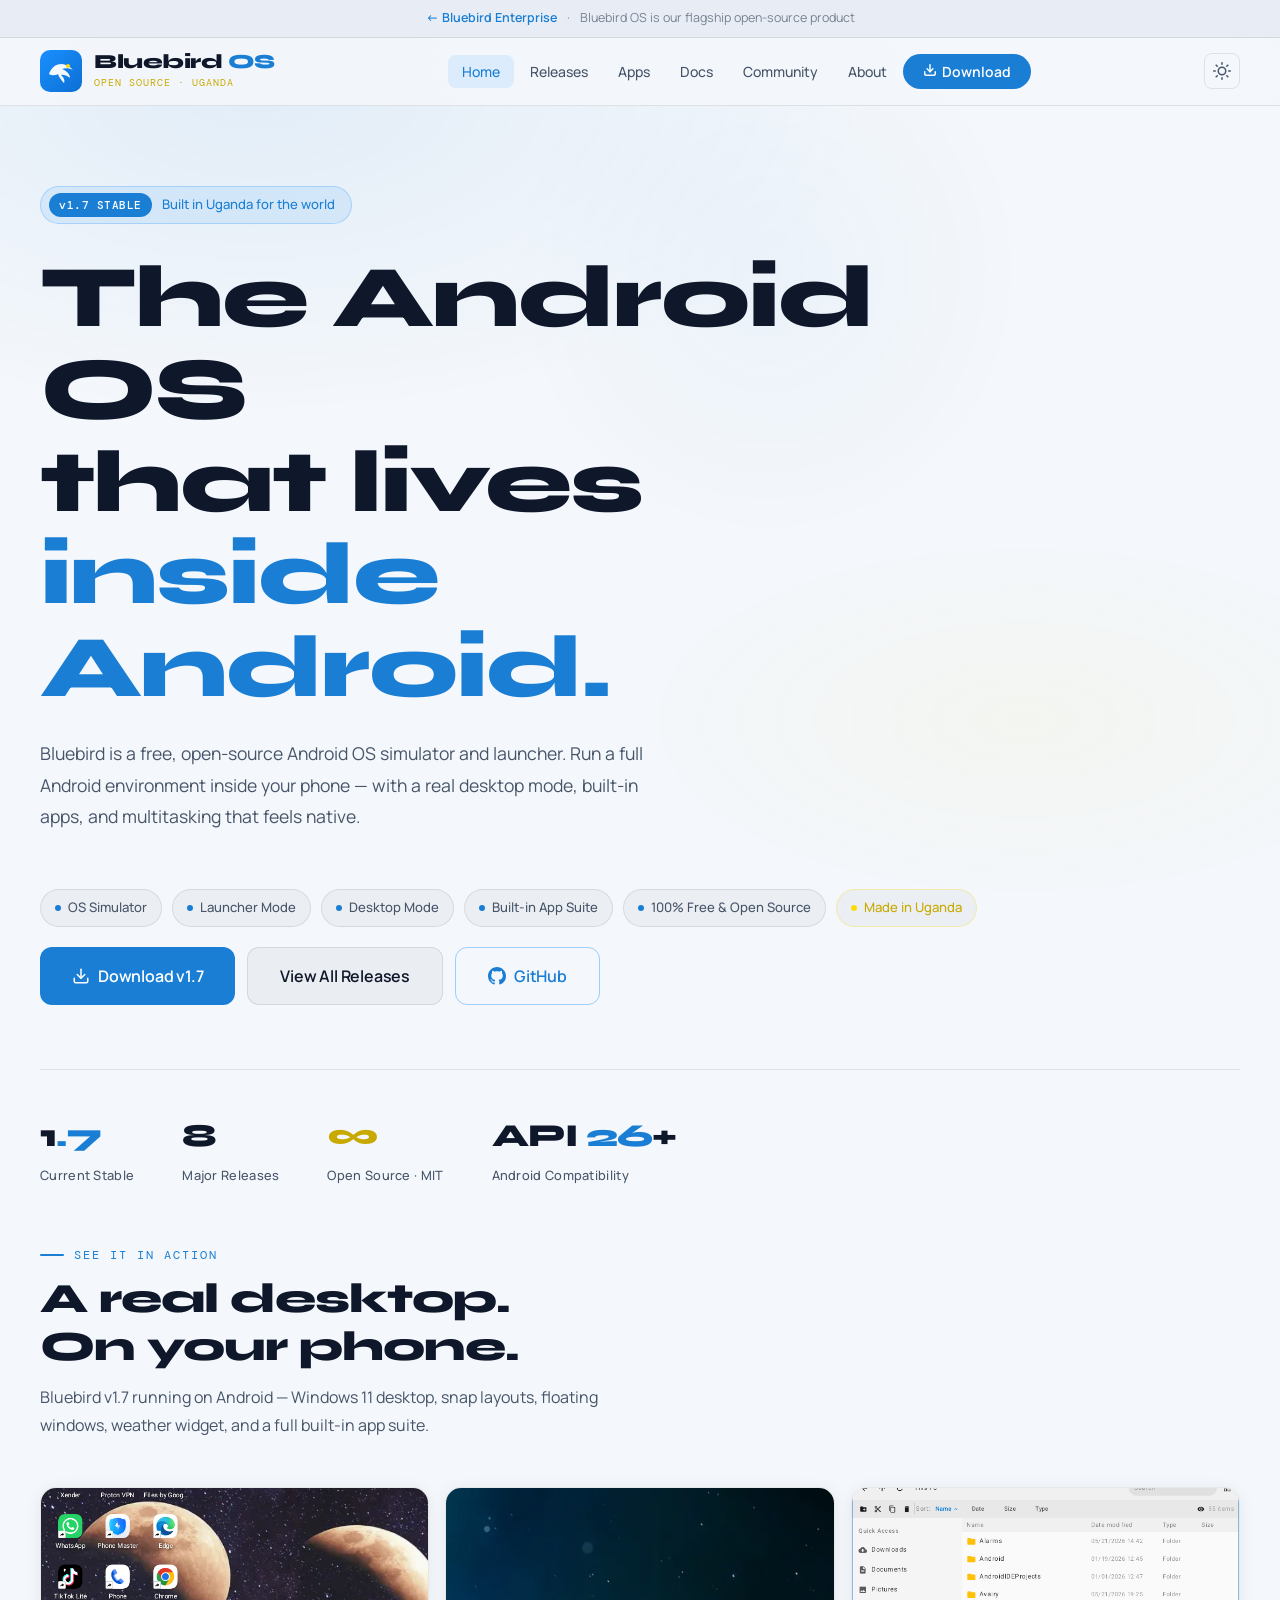
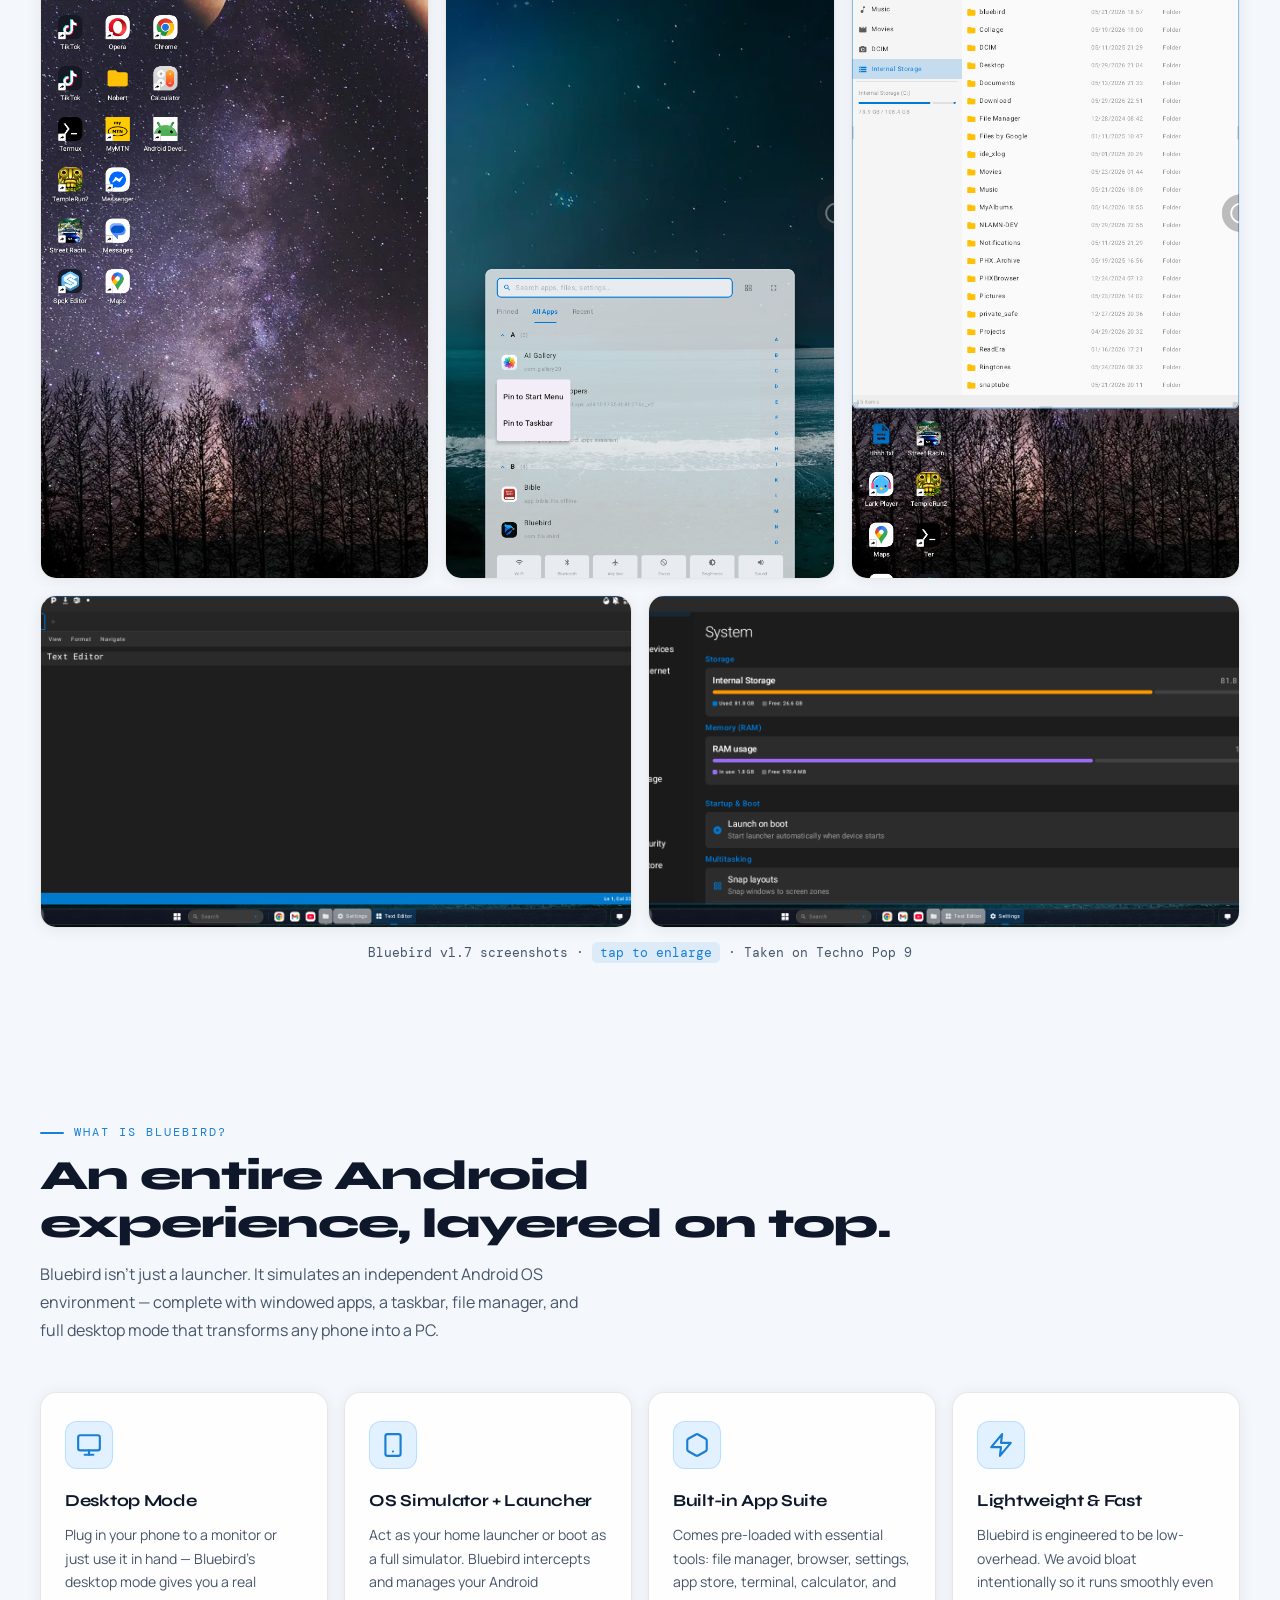
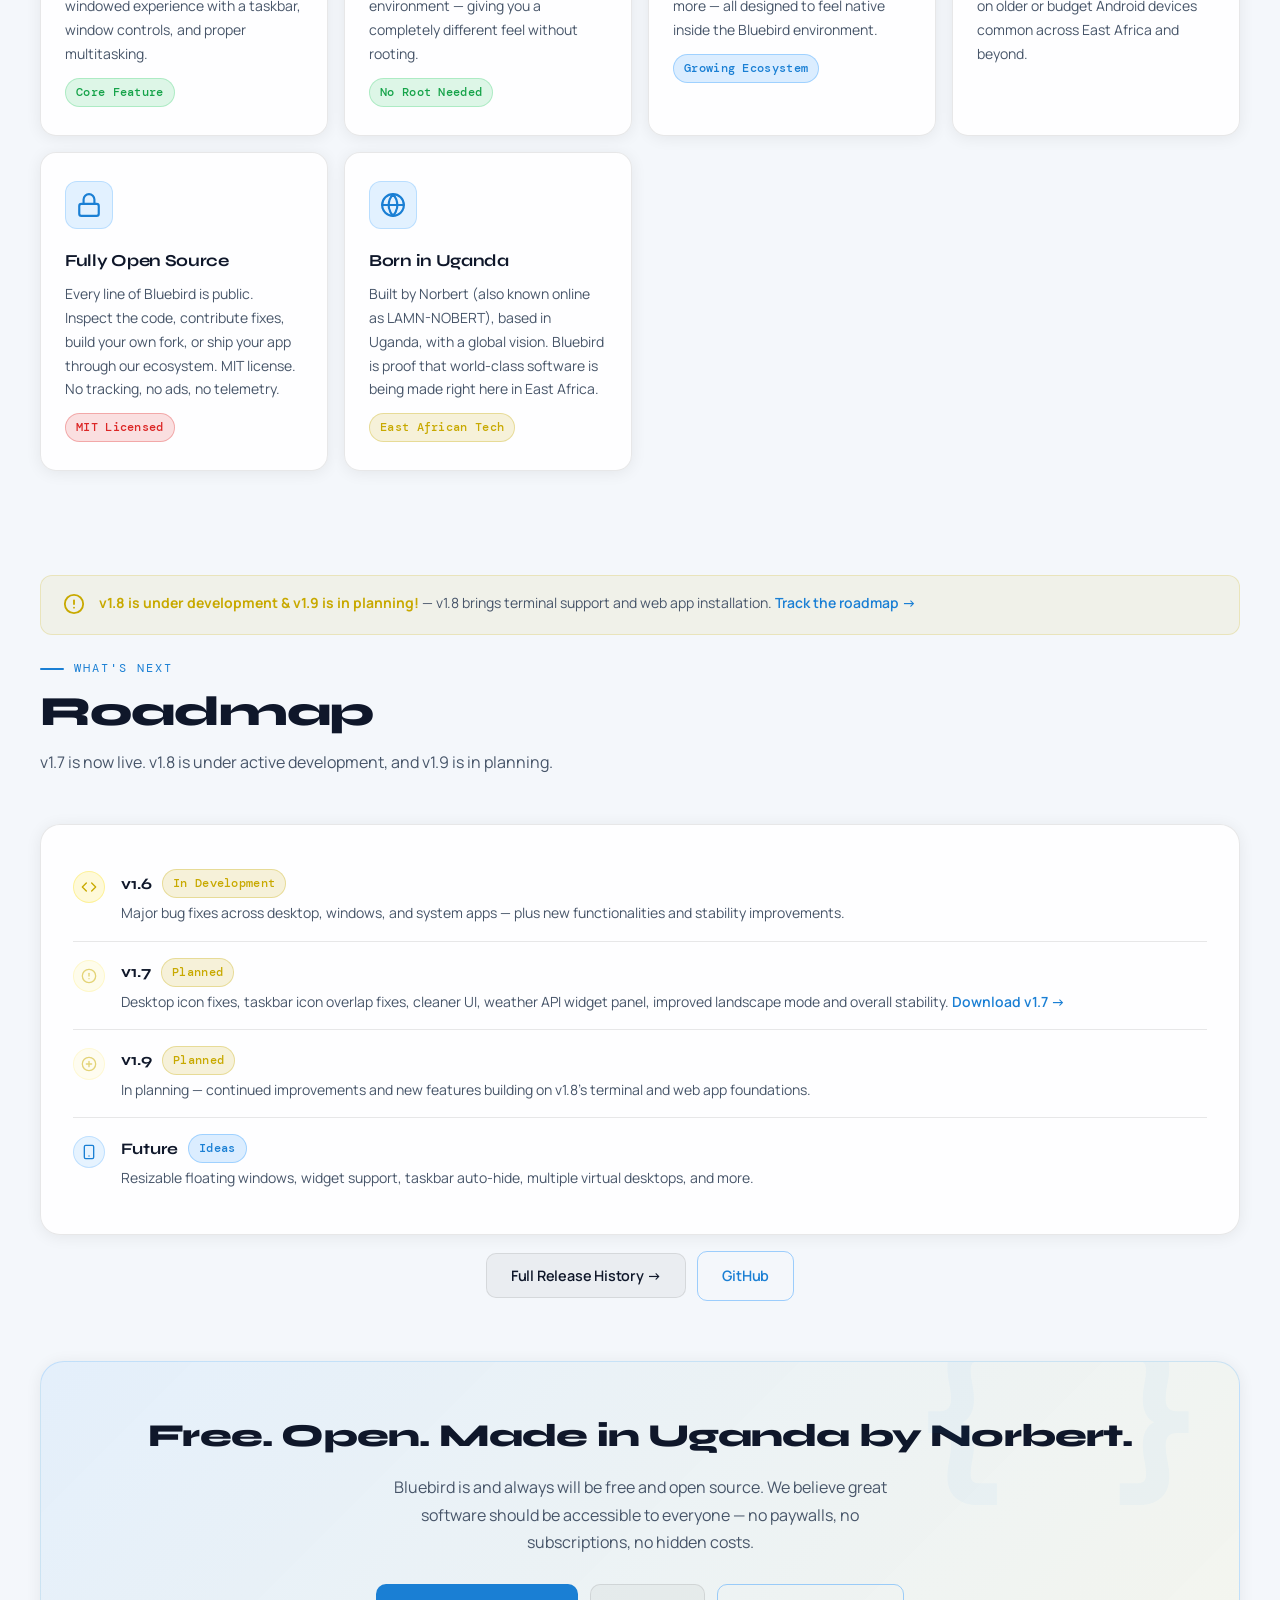
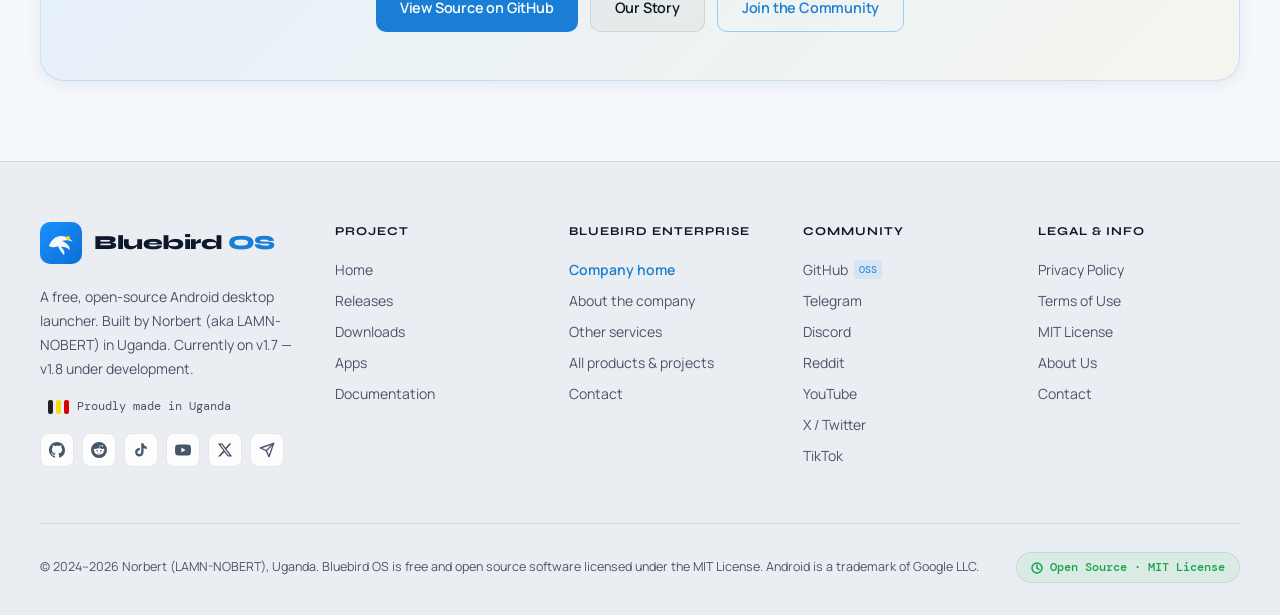
==== bluebird-os/index.html @ 86847d40 "Add files via upload" ====
<!DOCTYPE html>
<html lang="en">
<head>
<meta charset="UTF-8">
<meta name="viewport" content="width=device-width, initial-scale=1.0">
<title>Bluebird OS — Windows 11 Desktop Launcher for Android · v1.7 · Open Source from Uganda</title>
<!-- Favicon -->
<link rel="icon" type="image/svg+xml" href="assets/img/favicon.svg">
<link rel="icon" type="image/png" sizes="32x32" href="assets/img/favicon-32.png">
<link rel="apple-touch-icon" href="assets/img/apple-touch-icon.png">
<link rel="canonical" href="https://bluebirduganda.dpdns.org/bluebird-os/index.html">

<!-- SEO -->
<meta name="description" content="Bluebird OS — free, open-source Android desktop launcher from Uganda. Run a full Windows 11-style desktop experience on any Android phone. No root needed. Built by Bluebird Enterprise.">
<meta name="keywords" content="Bluebird OS, Android launcher, desktop mode, Android OS simulator, Uganda tech, open source Android, Windows 11 Android, Bluebird Enterprise">
<meta name="author" content="Norbert (LAMN-NOBERT)">

<!-- Open Graph -->
<meta property="og:type" content="website">
<meta property="og:title" content="Bluebird OS — Android Desktop Launcher · v1.7">
<meta property="og:description" content="Run a full desktop OS experience on your Android phone. Free, open source, built in Uganda. No root needed.">
<meta property="og:image" content="https://bluebirduganda.dpdns.org/bluebird-os/assets/img/screenshots/desktop.png">
<meta property="og:url" content="https://bluebirduganda.dpdns.org/bluebird-os/">
<meta property="og:site_name" content="Bluebird OS — by Bluebird Enterprise">

<!-- Twitter Card -->
<meta name="twitter:card" content="summary_large_image">
<meta name="twitter:site" content="@norbertlamn">
<meta name="twitter:title" content="Bluebird OS — Android Desktop Launcher · v1.7">
<meta name="twitter:description" content="Run a full desktop OS experience on your Android phone. Free, open source, built in Uganda.">
<meta name="twitter:image" content="https://bluebirduganda.dpdns.org/bluebird-os/assets/img/screenshots/desktop.png">

<link rel="preconnect" href="https://fonts.googleapis.com">
<link href="https://fonts.googleapis.com/css2?family=Syne:wght@400;600;700;800&family=DM+Mono:wght@400;500&family=Manrope:wght@400;500;600;700&display=swap" rel="stylesheet" media="print" onload="this.media='all'">
<noscript><link href="https://fonts.googleapis.com/css2?family=Syne:wght@400;600;700;800&family=DM+Mono:wght@400;500&family=Manrope:wght@400;500;600;700&display=swap" rel="stylesheet"></noscript>
<link rel="stylesheet" href="assets/css/styles.css">
<script type="application/ld+json">
{
  "@context": "https://schema.org",
  "@type": "SoftwareApplication",
  "name": "Bluebird OS",
  "applicationCategory": "UtilitiesApplication",
  "operatingSystem": "Android 8.0+",
  "description": "Free, open-source Android desktop launcher and OS simulator that gives any Android phone a real desktop mode — no root required.",
  "softwareVersion": "1.7",
  "url": "https://bluebirduganda.dpdns.org/bluebird-os/index.html",
  "image": "https://bluebirduganda.dpdns.org/bluebird-os/assets/img/screenshots/desktop.png",
  "author": {
    "@type": "Organization",
    "name": "Bluebird Enterprise",
    "url": "https://bluebirduganda.dpdns.org/"
  },
  "offers": {
    "@type": "Offer",
    "price": "0",
    "priceCurrency": "USD"
  },
  "license": "https://opensource.org/licenses/MIT"
}
</script>
</head>
<body>

<!-- ═══════════ PARENT SITE BAR ═══════════ -->
<div class="parent-bar">
  <a href="../index.html">← Bluebird Enterprise</a>
  <span>Bluebird OS is our flagship open-source product</span>
</div>

<!-- ═══════════ NAV ═══════════ -->
<header class="nav" id="nav">
  <div class="nav-inner">
    <a class="logo" onclick="go('home')">
      <div class="logo-mark">
        <svg viewBox="0 0 42 42" fill="none" xmlns="http://www.w3.org/2000/svg">
          <rect width="42" height="42" rx="10" fill="url(#lg1)"/>
          <path d="M9 24C9 24 12 14 21 14C28 14 33 20 33 20C33 20 28 17 22 19C22 19 30 22 30 28C30 28 25 24 21 25C21 25 26 29 24 33C24 33 19 28 18 24C18 24 14 27 9 24Z" fill="white" opacity="0.95"/>
          <circle cx="28" cy="16" r="2" fill="#FCDC04"/>
          <defs>
            <linearGradient id="lg1" x1="0" y1="0" x2="42" y2="42" gradientUnits="userSpaceOnUse">
              <stop stop-color="#1a90ff"/>
              <stop offset="1" stop-color="#0c6fd4"/>
            </linearGradient>
          </defs>
        </svg>
      </div>
      <div>
        <div class="logo-name">Bluebird <span>OS</span></div>
        <div class="logo-tag">Open Source · Uganda</div>
      </div>
    </a>

    <button class="hamburger" id="ham" aria-label="Menu">
      <span></span><span></span><span></span>
    </button>

    <ul class="nav-links" id="navLinks">
      <li><a onclick="go('home')" data-page="home" class="active">Home</a></li>
      <li><a onclick="go('releases')" data-page="releases">Releases</a></li>
      <li><a onclick="go('apps')" data-page="apps">Apps</a></li>
      <li><a onclick="go('docs')" data-page="docs">Docs</a></li>
      <li><a onclick="go('community')" data-page="community">Community</a></li>
      <li><a onclick="go('about')" data-page="about">About</a></li>
      <li><a onclick="triggerDownload('v1.7')" data-page="downloads" class="nav-download">
        <svg width="14" height="14" viewBox="0 0 24 24" fill="none" stroke="currentColor" stroke-width="2.5" stroke-linecap="round" stroke-linejoin="round" style="margin-right:2px;"><path d="M21 15v4a2 2 0 0 1-2 2H5a2 2 0 0 1-2-2v-4"/><polyline points="7 10 12 15 17 10"/><line x1="12" y1="15" x2="12" y2="3"/></svg>
        Download
      </a></li>
    </ul>

    <button class="theme-toggle" id="themeToggle" aria-label="Toggle theme">
      <!-- Sun icon (shown in dark mode) -->
      <svg class="icon-sun" viewBox="0 0 24 24" fill="none" stroke="currentColor" stroke-width="2" stroke-linecap="round" stroke-linejoin="round">
        <circle cx="12" cy="12" r="5"/><line x1="12" y1="1" x2="12" y2="3"/><line x1="12" y1="21" x2="12" y2="23"/>
        <line x1="4.22" y1="4.22" x2="5.64" y2="5.64"/><line x1="18.36" y1="18.36" x2="19.78" y2="19.78"/>
        <line x1="1" y1="12" x2="3" y2="12"/><line x1="21" y1="12" x2="23" y2="12"/>
        <line x1="4.22" y1="19.78" x2="5.64" y2="18.36"/><line x1="18.36" y1="5.64" x2="19.78" y2="4.22"/>
      </svg>
      <!-- Moon icon (shown in light mode) -->
      <svg class="icon-moon" viewBox="0 0 24 24" fill="none" stroke="currentColor" stroke-width="2" stroke-linecap="round" stroke-linejoin="round">
        <path d="M21 12.79A9 9 0 1 1 11.21 3 7 7 0 0 0 21 12.79z"/>
      </svg>
    </button>
  </div>
</header>

<!-- Mobile overlay -->
<div class="nav-overlay" id="navOverlay"></div>

<main>

<!-- ═══════════ HOME ═══════════ -->
<div class="page active" id="page-home">

  <div class="hero">
    <div class="hero-eyebrow">
      <span class="pill">v1.7 STABLE</span>
      <span>Built in Uganda for the world</span>
    </div>
    <h1>The Android OS<br>that lives<br><span class="accent">inside Android.</span></h1>
    <p class="hero-desc">
      Bluebird is a free, open-source Android OS simulator and launcher. Run a full Android environment inside your phone — with a real desktop mode, built-in apps, and multitasking that feels native.
    </p>
    <div class="feature-pills">
      <span class="feature-pill"><span class="dot"></span>OS Simulator</span>
      <span class="feature-pill"><span class="dot"></span>Launcher Mode</span>
      <span class="feature-pill"><span class="dot"></span>Desktop Mode</span>
      <span class="feature-pill"><span class="dot"></span>Built-in App Suite</span>
      <span class="feature-pill"><span class="dot"></span>100% Free &amp; Open Source</span>
      <span class="feature-pill" style="border-color:rgba(252,220,4,0.3);color:var(--ugandan-yellow);">
        <span class="dot" style="background:var(--ugandan-yellow-raw);"></span>Made in Uganda
      </span>
    </div>
    <div class="hero-actions">
      <button class="btn btn-primary btn-lg" onclick="triggerDownload('v1.7')">
        <svg width="18" height="18" viewBox="0 0 24 24" fill="none" stroke="currentColor" stroke-width="2" stroke-linecap="round" stroke-linejoin="round"><path d="M21 15v4a2 2 0 0 1-2 2H5a2 2 0 0 1-2-2v-4"/><polyline points="7 10 12 15 17 10"/><line x1="12" y1="15" x2="12" y2="3"/></svg>
        Download v1.7
      </button>
      <button class="btn btn-ghost btn-lg" onclick="go('releases')">View All Releases</button>
      <a class="btn btn-outline btn-lg" href="https://github.com/Norbert-web/BLUEBIRD-PLUS" target="_blank" rel="noopener">
        <svg width="18" height="18" viewBox="0 0 24 24" fill="currentColor"><path d="M12 0C5.37 0 0 5.37 0 12c0 5.31 3.435 9.795 8.205 11.385.6.105.825-.255.825-.57 0-.285-.015-1.23-.015-2.235-3.015.555-3.795-.735-4.035-1.41-.135-.345-.72-1.41-1.23-1.695-.42-.225-1.02-.78-.015-.795.945-.015 1.62.87 1.845 1.23 1.08 1.815 2.805 1.305 3.495.99.105-.78.42-1.305.765-1.605-2.67-.3-5.46-1.335-5.46-5.925 0-1.305.465-2.385 1.23-3.225-.12-.3-.54-1.53.12-3.18 0 0 1.005-.315 3.3 1.23.96-.27 1.98-.405 3-.405s2.04.135 3 .405c2.295-1.56 3.3-1.23 3.3-1.23.66 1.65.24 2.88.12 3.18.765.84 1.23 1.905 1.23 3.225 0 4.605-2.805 5.625-5.475 5.925.435.375.81 1.095.81 2.22 0 1.605-.015 2.895-.015 3.3 0 .315.225.69.825.57A12.02 12.02 0 0 0 24 12c0-6.63-5.37-12-12-12z"/></svg>
        GitHub
      </a>
    </div>
    <div class="hero-stats">
      <div class="stat-item">
        <div class="stat-num">1<span>.7</span></div>
        <div class="stat-label">Current Stable</div>
      </div>
      <div class="stat-item">
        <div class="stat-num">8</div>
        <div class="stat-label">Major Releases</div>
      </div>
      <div class="stat-item">
        <div class="stat-num"><span style="color:var(--ugandan-yellow);">∞</span></div>
        <div class="stat-label">Open Source · MIT</div>
      </div>
      <div class="stat-item">
        <div class="stat-num">API <span>26</span>+</div>
        <div class="stat-label">Android Compatibility</div>
      </div>
    </div>
  </div>


  <!-- ═══ SCREENSHOTS ═══ -->
  <div class="container">
    <div class="section" style="padding-top:0;">
      <div class="section-head">
        <div class="section-eyebrow">See It In Action</div>
        <h2 class="section-title">A real desktop.<br>On your phone.</h2>
        <p class="section-subtitle">Bluebird v1.7 running on Android — Windows 11 desktop, snap layouts, floating windows, weather widget, and a full built-in app suite.</p>
      </div>
      <div class="ss-grid-3">
        <div class="ss-thumb" style="border-radius:16px;overflow:hidden;border:1px solid var(--border);background:var(--card);box-shadow:var(--shadow-card);aspect-ratio:9/16;" onclick="openLightbox('assets/img/screenshots/desktop.png','Desktop — Bluebird v1.7')">
          <img src="assets/img/screenshots/desktop.png" alt="Bluebird Desktop" style="width:100%;height:100%;object-fit:cover;display:block;" loading="lazy">
        </div>
        <div class="ss-thumb" style="border-radius:16px;overflow:hidden;border:1px solid var(--border);background:var(--card);box-shadow:var(--shadow-card);aspect-ratio:9/16;" onclick="openLightbox('assets/img/screenshots/startmenu.png','Start Menu — Bluebird v1.7')">
          <img src="assets/img/screenshots/startmenu.png" alt="Bluebird Start Menu" style="width:100%;height:100%;object-fit:cover;display:block;" loading="lazy">
        </div>
        <div class="ss-thumb" style="border-radius:16px;overflow:hidden;border:1px solid var(--border);background:var(--card);box-shadow:var(--shadow-card);aspect-ratio:9/16;" onclick="openLightbox('assets/img/screenshots/explorer.png','File Explorer — Bluebird v1.7')">
          <img src="assets/img/screenshots/explorer.png" alt="Bluebird File Explorer" style="width:100%;height:100%;object-fit:cover;display:block;" loading="lazy">
        </div>
      </div>
      <div class="ss-grid-2">
        <div class="ss-thumb" style="border-radius:16px;overflow:hidden;border:1px solid var(--border);background:var(--card);box-shadow:var(--shadow-card);aspect-ratio:16/9;" onclick="openLightbox('assets/img/screenshots/editor.png','Text Editor — Syntax Highlighting · Bluebird v1.7')">
          <img src="assets/img/screenshots/editor.png" alt="Bluebird Text Editor" style="width:100%;height:100%;object-fit:cover;display:block;" loading="lazy">
        </div>
        <div class="ss-thumb" style="border-radius:16px;overflow:hidden;border:1px solid var(--border);background:var(--card);box-shadow:var(--shadow-card);aspect-ratio:16/9;" onclick="openLightbox('assets/img/screenshots/settings.png','Settings — 12 Categories · Bluebird v1.7')">
          <img src="assets/img/screenshots/settings.png" alt="Bluebird Settings" style="width:100%;height:100%;object-fit:cover;display:block;" loading="lazy">
        </div>
      </div>
      <p style="text-align:center;color:var(--text-dim);font-size:0.8rem;margin-top:14px;font-family:var(--font-mono);">Bluebird v1.7 screenshots · <code>tap to enlarge</code> · Taken on Techno Pop 9</p>
    </div>
  </div>

  <div class="container">
    <div class="section">
      <div class="section-head">
        <div class="section-eyebrow">What is Bluebird?</div>
        <h2 class="section-title">An entire Android<br>experience, layered on top.</h2>
        <p class="section-subtitle">Bluebird isn't just a launcher. It simulates an independent Android OS environment — complete with windowed apps, a taskbar, file manager, and full desktop mode that transforms any phone into a PC.</p>
      </div>
      <div class="grid-3">
        <div class="card">
          <div class="card-icon">
            <svg viewBox="0 0 24 24" fill="none" stroke="var(--sky)" stroke-width="2" stroke-linecap="round" stroke-linejoin="round"><rect x="2" y="3" width="20" height="14" rx="2"/><line x1="8" y1="21" x2="16" y2="21"/><line x1="12" y1="17" x2="12" y2="21"/></svg>
          </div>
          <h3>Desktop Mode</h3>
          <p>Plug in your phone to a monitor or just use it in hand — Bluebird's desktop mode gives you a real windowed experience with a taskbar, window controls, and proper multitasking.</p>
          <span class="tag tag-stable" style="margin-top:12px;">Core Feature</span>
        </div>
        <div class="card">
          <div class="card-icon">
            <svg viewBox="0 0 24 24" fill="none" stroke="var(--sky)" stroke-width="2" stroke-linecap="round" stroke-linejoin="round"><rect x="5" y="2" width="14" height="20" rx="2"/><line x1="12" y1="18" x2="12.01" y2="18"/></svg>
          </div>
          <h3>OS Simulator + Launcher</h3>
          <p>Act as your home launcher or boot as a full simulator. Bluebird intercepts and manages your Android environment — giving you a completely different feel without rooting.</p>
          <span class="tag tag-stable" style="margin-top:12px;">No Root Needed</span>
        </div>
        <div class="card">
          <div class="card-icon">
            <svg viewBox="0 0 24 24" fill="none" stroke="var(--sky)" stroke-width="2" stroke-linecap="round" stroke-linejoin="round"><path d="M21 16V8a2 2 0 0 0-1-1.73l-7-4a2 2 0 0 0-2 0l-7 4A2 2 0 0 0 3 8v8a2 2 0 0 0 1 1.73l7 4a2 2 0 0 0 2 0l7-4A2 2 0 0 0 21 16z"/></svg>
          </div>
          <h3>Built-in App Suite</h3>
          <p>Comes pre-loaded with essential tools: file manager, browser, settings, app store, terminal, calculator, and more — all designed to feel native inside the Bluebird environment.</p>
          <span class="tag tag-latest" style="margin-top:12px;">Growing Ecosystem</span>
        </div>
        <div class="card">
          <div class="card-icon">
            <svg viewBox="0 0 24 24" fill="none" stroke="var(--sky)" stroke-width="2" stroke-linecap="round" stroke-linejoin="round"><polygon points="13 2 3 14 12 14 11 22 21 10 12 10 13 2"/></svg>
          </div>
          <h3>Lightweight &amp; Fast</h3>
          <p>Bluebird is engineered to be low-overhead. We avoid bloat intentionally so it runs smoothly even on older or budget Android devices common across East Africa and beyond.</p>
        </div>
        <div class="card">
          <div class="card-icon">
            <svg viewBox="0 0 24 24" fill="none" stroke="var(--sky)" stroke-width="2" stroke-linecap="round" stroke-linejoin="round"><rect x="3" y="11" width="18" height="11" rx="2"/><path d="M7 11V7a5 5 0 0 1 10 0v4"/></svg>
          </div>
          <h3>Fully Open Source</h3>
          <p>Every line of Bluebird is public. Inspect the code, contribute fixes, build your own fork, or ship your app through our ecosystem. MIT license. No tracking, no ads, no telemetry.</p>
          <span class="tag tag-oss" style="margin-top:12px;">MIT Licensed</span>
        </div>
        <div class="card">
          <div class="card-icon">
            <svg viewBox="0 0 24 24" fill="none" stroke="var(--sky)" stroke-width="2" stroke-linecap="round" stroke-linejoin="round"><circle cx="12" cy="12" r="10"/><line x1="2" y1="12" x2="22" y2="12"/><path d="M12 2a15.3 15.3 0 0 1 4 10 15.3 15.3 0 0 1-4 10 15.3 15.3 0 0 1-4-10 15.3 15.3 0 0 1 4-10z"/></svg>
          </div>
          <h3>Born in Uganda</h3>
          <p>Built by Norbert (also known online as LAMN-NOBERT), based in Uganda, with a global vision. Bluebird is proof that world-class software is being made right here in East Africa.</p>
          <span class="tag tag-soon" style="margin-top:12px;">East African Tech</span>
        </div>
      </div>
    </div>

    <div class="notice notice-yellow">
      <span class="notice-icon">
        <svg viewBox="0 0 24 24" fill="none" stroke="var(--ugandan-yellow)" stroke-width="2" stroke-linecap="round" stroke-linejoin="round"><circle cx="12" cy="12" r="10"/><line x1="12" y1="8" x2="12" y2="12"/><line x1="12" y1="16" x2="12.01" y2="16"/></svg>
      </span>
      <div><strong style="color:var(--ugandan-yellow);">v1.8 is under development &amp; v1.9 is in planning!</strong> — v1.8 brings terminal support and web app installation. <a onclick="go('releases')" style="cursor:pointer;">Track the roadmap &rarr;</a></div>
    </div>

    <!-- ROADMAP PREVIEW -->
    <div style="margin-bottom:60px;">
      <div class="section-head">
        <div class="section-eyebrow">What's Next</div>
        <h2 class="section-title">Roadmap</h2>
        <p class="section-subtitle">v1.7 is now live. v1.8 is under active development, and v1.9 is in planning.</p>
      </div>
      <div style="background:var(--card);border:1px solid var(--border);border-radius:20px;padding:28px 32px;box-shadow:var(--shadow-card);">
        <div class="roadmap-item">
          <div class="roadmap-dot" style="background:rgba(252,220,4,0.15);border:1px solid rgba(252,220,4,0.3);">
            <svg width="16" height="16" viewBox="0 0 24 24" fill="none" stroke="var(--ugandan-yellow)" stroke-width="2" stroke-linecap="round" stroke-linejoin="round"><polyline points="16 18 22 12 16 6"/><polyline points="8 6 2 12 8 18"/></svg>
          </div>
          <div style="flex:1;">
            <div style="display:flex;align-items:center;gap:10px;margin-bottom:4px;">
              <span style="font-family:var(--font-head);font-weight:700;color:var(--text);">v1.6</span>
              <span class="tag tag-soon">In Development</span>
            </div>
            <p style="color:var(--text-dim);font-size:0.875rem;line-height:1.6;">Major bug fixes across desktop, windows, and system apps — plus new functionalities and stability improvements.</p>
          </div>
        </div>
        <div class="roadmap-item">
          <div class="roadmap-dot" style="background:rgba(252,220,4,0.08);border:1px solid rgba(252,220,4,0.15);">
            <svg width="16" height="16" viewBox="0 0 24 24" fill="none" stroke="var(--ugandan-yellow)" stroke-width="2" stroke-linecap="round" stroke-linejoin="round" opacity="0.5"><circle cx="12" cy="12" r="10"/><line x1="12" y1="8" x2="12" y2="12"/><line x1="12" y1="16" x2="12.01" y2="16"/></svg>
          </div>
          <div style="flex:1;">
            <div style="display:flex;align-items:center;gap:10px;margin-bottom:4px;">
              <span style="font-family:var(--font-head);font-weight:700;color:var(--text);">v1.7</span>
              <span class="tag tag-soon">Planned</span>
            </div>
            <p style="color:var(--text-dim);font-size:0.875rem;line-height:1.6;">Desktop icon fixes, taskbar icon overlap fixes, cleaner UI, weather API widget panel, improved landscape mode and overall stability. <a onclick="go('downloads')" style="cursor:pointer;color:var(--sky);font-weight:600;">Download v1.7 →</a></p>
          </div>
        </div>
        <div class="roadmap-item">
          <div class="roadmap-dot" style="background:rgba(252,220,4,0.06);border:1px solid rgba(252,220,4,0.12);">
            <svg width="16" height="16" viewBox="0 0 24 24" fill="none" stroke="var(--ugandan-yellow)" stroke-width="2" stroke-linecap="round" stroke-linejoin="round" opacity="0.5"><circle cx="12" cy="12" r="10"/><path d="M8 12h8M12 8v8"/></svg>
          </div>
          <div style="flex:1;">
            <div style="display:flex;align-items:center;gap:10px;margin-bottom:4px;">
              <span style="font-family:var(--font-head);font-weight:700;color:var(--text);">v1.9</span>
              <span class="tag tag-soon">Planned</span>
            </div>
            <p style="color:var(--text-dim);font-size:0.875rem;line-height:1.6;">In planning — continued improvements and new features building on v1.8's terminal and web app foundations.</p>
          </div>
        </div>
        <div class="roadmap-item">
          <div class="roadmap-dot" style="background:rgba(26,144,255,0.1);border:1px solid rgba(26,144,255,0.2);">
            <svg width="16" height="16" viewBox="0 0 24 24" fill="none" stroke="var(--sky)" stroke-width="2" stroke-linecap="round" stroke-linejoin="round"><rect x="5" y="2" width="14" height="20" rx="2"/><line x1="12" y1="18" x2="12.01" y2="18"/></svg>
          </div>
          <div style="flex:1;">
            <div style="display:flex;align-items:center;gap:10px;margin-bottom:4px;">
              <span style="font-family:var(--font-head);font-weight:700;color:var(--text);">Future</span>
              <span class="tag tag-latest">Ideas</span>
            </div>
            <p style="color:var(--text-dim);font-size:0.875rem;line-height:1.6;">Resizable floating windows, widget support, taskbar auto-hide, multiple virtual desktops, and more.</p>
          </div>
        </div>
      </div>
      <div style="text-align:center;margin-top:16px;">
        <button class="btn btn-ghost" onclick="go('releases')">Full Release History →</button>
        <a class="btn btn-outline" href="https://github.com/Norbert-web/BLUEBIRD-PLUS" target="_blank" rel="noopener" style="margin-left:8px;">GitHub</a>
      </div>
    </div>

    <div class="oss-banner" style="margin-bottom:80px;">
      <h2>Free. Open. Made in Uganda by Norbert.</h2>
      <p>Bluebird is and always will be free and open source. We believe great software should be accessible to everyone — no paywalls, no subscriptions, no hidden costs.</p>
      <div class="oss-links">
        <a class="btn btn-primary" href="https://github.com/Norbert-web/BLUEBIRD-PLUS" target="_blank" rel="noopener">View Source on GitHub</a>
        <button class="btn btn-ghost" onclick="go('about')">Our Story</button>
        <button class="btn btn-outline" onclick="go('community')">Join the Community</button>
      </div>
    </div>
  </div>

</div>

<!-- ═══════════ RELEASES ═══════════ -->
<div class="page" id="page-releases">
  <div class="container">
    <div class="section">
      <div class="section-head">
        <div class="section-eyebrow">Release History</div>
        <h2 class="section-title">Every version, documented.</h2>
        <p class="section-subtitle">Bluebird follows a simple, predictable versioning scheme. Stable releases are tested thoroughly before ship.</p>
      </div>

      <div class="table-wrap">
        <table class="rtable">
          <thead>
            <tr>
              <th>Version</th>
              <th>Release Date</th>
              <th>Status</th>
              <th>Android API</th>
              <th>Action</th>
            </tr>
          </thead>
          <tbody>
            <tr>
              <td><span class="ver-badge">v1.9</span></td>
              <td style="color:var(--ugandan-yellow);font-family:var(--font-mono);font-size:0.82rem;">Planned</td>
              <td><span class="tag tag-soon">Planned</span></td>
              <td>26+</td>
              <td><button class="btn btn-ghost btn-sm" onclick="go('community')">Track Progress</button></td>
            </tr>
            <tr>
              <td><span class="ver-badge">v1.8</span></td>
              <td style="color:var(--ugandan-yellow);font-family:var(--font-mono);font-size:0.82rem;">In Development</td>
              <td><span class="tag tag-soon">Under Development</span></td>
              <td>26+</td>
              <td><button class="btn btn-yellow btn-sm" onclick="go('community')">Track Progress</button></td>
            </tr>
            <tr>
              <td><span class="ver-badge">v1.7</span> <span class="tag tag-latest" style="margin-left:6px;">Latest</span></td>
              <td style="font-family:var(--font-mono);font-size:0.82rem;">2026</td>
              <td><span class="tag tag-stable">Stable</span></td>
              <td>26+</td>
              <td><button class="btn btn-primary btn-sm" onclick="triggerDownload('v1.7')">Download</button></td>
            </tr>
            <tr>
              <td><span class="ver-badge">v1.6</span></td>
              <td style="font-family:var(--font-mono);font-size:0.82rem;">2026</td>
              <td><span class="tag tag-stable">Stable</span></td>
              <td>26+</td>
              <td><button class="btn btn-ghost btn-sm" onclick="triggerDownload('v1.6')">Download</button></td>
            </tr>
            <tr>
              <td><span class="ver-badge">v1.5</span></td>
              <td style="font-family:var(--font-mono);font-size:0.82rem;">2026</td>
              <td><span class="tag tag-stable">Stable</span></td>
              <td>26+</td>
              <td><button class="btn btn-ghost btn-sm" onclick="triggerDownload('v1.5')">Download</button></td>
            </tr>
            <tr>
              <td><span class="ver-badge">v1.4</span></td>
              <td style="font-family:var(--font-mono);font-size:0.82rem;">2026</td>
              <td><span class="tag tag-stable">Stable</span></td>
              <td>26+</td>
              <td><button class="btn btn-ghost btn-sm" onclick="triggerDownload('v1.4')">Download</button></td>
            </tr>
            <tr>
              <td><span class="ver-badge">v1.3</span></td>
              <td style="font-family:var(--font-mono);font-size:0.82rem;">2026</td>
              <td><span class="tag tag-stable">Stable</span></td>
              <td>26+</td>
              <td><button class="btn btn-ghost btn-sm" onclick="triggerDownload('v1.3')">Download</button></td>
            </tr>
            <tr>
              <td><span class="ver-badge">v1.2</span></td>
              <td style="font-family:var(--font-mono);font-size:0.82rem;">2026</td>
              <td><span class="tag tag-stable">Stable</span></td>
              <td>26+</td>
              <td><button class="btn btn-ghost btn-sm" onclick="triggerDownload('v1.2')">Download</button></td>
            </tr>
            <tr>
              <td><span class="ver-badge">v1.1</span></td>
              <td style="font-family:var(--font-mono);font-size:0.82rem;">2026</td>
              <td><span class="tag tag-stable">Stable</span></td>
              <td>26+</td>
              <td><button class="btn btn-ghost btn-sm" onclick="triggerDownload('v1.1')">Download</button></td>
            </tr>
            <tr>
              <td><span class="ver-badge">v1.0</span></td>
              <td style="font-family:var(--font-mono);font-size:0.82rem;">2026</td>
              <td><span class="tag tag-stable">First Release</span></td>
              <td>26+</td>
              <td><button class="btn btn-ghost btn-sm" onclick="triggerDownload('v1.0')">Download</button></td>
            </tr>
          </tbody>
        </table>
      </div>

      <div style="margin-top:40px;">
        <div class="section-eyebrow">Changelogs</div>
        <h3 style="font-family:var(--font-head);font-size:1.4rem;font-weight:700;letter-spacing:-0.5px;margin-bottom:20px;color:var(--text);">What changed in each version</h3>

        <div class="cl-entry">
          <div class="cl-header">
            <div>
              <span class="tag tag-stable" style="margin-bottom:6px;display:inline-block;">RELEASED</span>
              <div class="cl-ver">v1.7 <span class="cl-codename">— Stable</span></div>
            </div>
            <span class="cl-date">2026</span>
          </div>
          <div class="cl-body">
            <ul class="cl-list">
              <li><strong>Desktop &amp; Taskbar:</strong> Fixed desktop icons going off-screen in landscape mode; fixed taskbar icon overlapping when many icons are added</li>
              <li><strong>UI:</strong> Removed text labels on built-in app taskbar icons for a cleaner, more minimal look</li>
              <li><strong>Widget Panel:</strong> Polished design, new features, and working weather API integration</li>
              <li><strong>Stability:</strong> Improved overall system stability, desktop responsiveness, and multitasking layout handling</li>
            </ul>
          </div>
        </div>

        <div class="cl-entry">
          <div class="cl-header">
            <div>
              <span class="tag tag-soon" style="margin-bottom:6px;display:inline-block;">IN DEVELOPMENT</span>
              <div class="cl-ver">v1.6 <span class="cl-codename">— Coming Soon</span></div>
            </div>
            <span class="cl-date">ETA: TBA</span>
          </div>
          <div class="cl-body">
            <ul class="cl-list">
              <li>Major bug fixes across desktop, windows, and system apps</li>
              <li>New functionalities and expanded built-in app capabilities</li>
              <li>Performance improvements and stability gains</li>
              <li>Refined UI details and interaction feedback</li>
            </ul>
          </div>
        </div>

        <div class="cl-entry">
          <div class="cl-header">
            <div>
              <span class="tag tag-latest" style="margin-bottom:6px;display:inline-block;">CURRENT STABLE</span>
              <div class="cl-ver">v1.5</div>
            </div>
            <span class="cl-date">2026</span>
          </div>
          <div class="cl-body">
            <ul class="cl-list">
              <li>Advanced window management system with smoother interactions</li>
              <li>Snap layout picker — Windows 11–style layout overlay</li>
              <li>Scrollable desktop when screen fills with icons</li>
              <li>Replaced macOS-style traffic light controls with a more native look</li>
              <li>Default wallpaper now shown automatically on first launch</li>
            </ul>
          </div>
        </div>

        <div class="cl-entry">
          <div class="cl-header">
            <div class="cl-ver">v1.4</div>
            <span class="cl-date">2026</span>
          </div>
          <div class="cl-body">
            <ul class="cl-list">
              <li>Fixed app update system HTTPS 404 errors</li>
              <li>Fixed invisible desktop dead zones blocking icon drag</li>
              <li>Fixed icon overlapping when many icons added to desktop</li>
              <li>Improved drag-and-drop experience and icon placement</li>
              <li>Better update checking reliability via GitHub</li>
            </ul>
          </div>
        </div>

        <div class="cl-entry">
          <div class="cl-header">
            <div class="cl-ver">v1.3</div>
            <span class="cl-date">2026</span>
          </div>
          <div class="cl-body">
            <ul class="cl-list">
              <li>Complete in-app update system — checks and downloads updates from GitHub</li>
              <li>Post notifications for update availability, download progress, and completion</li>
              <li>Start menu polished for a more professional appearance</li>
              <li>Expanded settings and app management options</li>
              <li>Improved background task handling and overall stability</li>
            </ul>
          </div>
        </div>

        <div class="cl-entry">
          <div class="cl-header">
            <div class="cl-ver">v1.2</div>
            <span class="cl-date">2026</span>
          </div>
          <div class="cl-body">
            <ul class="cl-list">
              <li>Brand-new Start Menu with a modern, cleaner design</li>
              <li>Syntax and code highlighting added to the text editor</li>
              <li>Enhanced text editing capabilities and editor responsiveness</li>
              <li>Smoother transitions and overall UI consistency improvements</li>
            </ul>
          </div>
        </div>

        <div class="cl-entry">
          <div class="cl-header">
            <div class="cl-ver">v1.1</div>
            <span class="cl-date">2026</span>
          </div>
          <div class="cl-body">
            <ul class="cl-list">
              <li>Added multiple wallpaper modes — default, 5 built-in, and automatic cycling</li>
              <li>Fixed app icons going off-screen on some devices</li>
              <li>Improved app stability and responsiveness across Android devices</li>
              <li>Minor UI rendering fixes and visual consistency improvements</li>
            </ul>
          </div>
        </div>

        <div class="cl-entry">
          <div class="cl-header">
            <div class="cl-ver">v1.0 — <span class="cl-codename">First Public Release</span></div>
            <span class="cl-date">2026</span>
          </div>
          <div class="cl-body">
            <ul class="cl-list">
              <li>Initial public release — full Windows 11–style desktop launcher</li>
              <li>Floating windowed app system, taskbar, Start Menu, and Action Center</li>
              <li>Real file explorer, phone dialer, SMS, media player, image viewer, Recycle Bin</li>
              <li>First-launch OOBE wizard with permissions, username, and avatar setup</li>
              <li>Open-sourced on GitHub under MIT license — API 26+ (Android 8.0+)</li>
            </ul>
          </div>
        </div>
      </div>

      <div class="notice" style="margin-top:32px;">
        <span class="notice-icon">
          <svg viewBox="0 0 24 24" fill="none" stroke="var(--sky)" stroke-width="2" stroke-linecap="round" stroke-linejoin="round"><circle cx="12" cy="12" r="10"/><line x1="12" y1="16" x2="12" y2="12"/><line x1="12" y1="8" x2="12.01" y2="8"/></svg>
        </span>
        <div>Have a bug to report or a feature to suggest? <a href="https://github.com/Norbert-web/BLUEBIRD-PLUS" target="_blank" rel="noopener">Open an issue on GitHub</a> or join the <a onclick="go('community')" style="cursor:pointer;">community forum</a>. Every version of Bluebird is shaped by its users.</div>
      </div>
    </div>
  </div>
</div>

<!-- ═══════════ APPS ═══════════ -->
<div class="page" id="page-apps">
  <div class="container">
    <div class="section">
      <div class="section-head">
        <div class="section-eyebrow">App Ecosystem</div>
        <h2 class="section-title">Apps from our team<br>and community.</h2>
        <p class="section-subtitle">Download and share apps built by Norbert (LAMN-NOBERT) and verified community developers. All apps are reviewed before listing.</p>
      </div>

      <div class="notice notice-green">
        <span class="notice-icon">
          <svg viewBox="0 0 24 24" fill="none" stroke="#16a34a" stroke-width="2" stroke-linecap="round" stroke-linejoin="round"><polyline points="20 6 9 17 4 12"/></svg>
        </span>
        <div><strong style="color:#16a34a;">All apps are free and open source.</strong> Apps listed here are built by our team or trusted contributors. Want to submit your app? <a href="https://github.com/Norbert-web/BLUEBIRD-PLUS" target="_blank" rel="noopener">See our contribution guide on GitHub.</a></div>
      </div>

      <div style="margin-bottom:40px;">
        <div style="display:flex;align-items:center;gap:12px;margin-bottom:20px;">
          <span class="tag tag-latest">Official — Norbert (LAMN-NOBERT)</span>
        </div>

        <div class="app-listing">
          <div class="app-listing-icon" style="background:rgba(26,144,255,0.12);">
            <svg width="28" height="28" viewBox="0 0 24 24" fill="none" stroke="var(--sky)" stroke-width="2" stroke-linecap="round" stroke-linejoin="round"><circle cx="12" cy="12" r="10"/><line x1="2" y1="12" x2="22" y2="12"/><path d="M12 2a15.3 15.3 0 0 1 4 10 15.3 15.3 0 0 1-4 10 15.3 15.3 0 0 1-4-10 15.3 15.3 0 0 1 4-10z"/></svg>
          </div>
          <div class="app-listing-info">
            <div class="app-listing-name">Bluebird Browser <span class="bwa-badge">.bwa</span></div>
            <div class="app-listing-author">by Norbert (LAMN-NOBERT)</div>
            <div class="app-listing-desc">Lightweight browser built for the Bluebird environment. Tab management, reader mode, and privacy-first design.</div>
          </div>
          <div class="app-listing-actions">
            <a class="btn btn-primary btn-sm" href="https://github.com/Norbert-web/BLUEBIRD-PLUS/releases/download/apps/Bluebird-Browser.bwa" download>Download</a>
            <a class="btn btn-ghost btn-sm" href="https://github.com/Norbert-web/BLUEBIRD-PLUS" target="_blank" rel="noopener">Source</a>
          </div>
        </div>

        <div class="app-listing">
          <div class="app-listing-icon" style="background:rgba(252,220,4,0.12);">
            <svg width="28" height="28" viewBox="0 0 24 24" fill="none" stroke="var(--ugandan-yellow)" stroke-width="2" stroke-linecap="round" stroke-linejoin="round"><path d="M22 19a2 2 0 0 1-2 2H4a2 2 0 0 1-2-2V5a2 2 0 0 1 2-2h5l2 3h9a2 2 0 0 1 2 2z"/></svg>
          </div>
          <div class="app-listing-info">
            <div class="app-listing-name">Bluebird Files <span class="bwa-badge">.bwa</span></div>
            <div class="app-listing-author">by Norbert (LAMN-NOBERT)</div>
            <div class="app-listing-desc">Full-featured file manager with desktop mode support, split view, and cloud integration hooks.</div>
          </div>
          <div class="app-listing-actions">
            <a class="btn btn-primary btn-sm" href="https://github.com/Norbert-web/BLUEBIRD-PLUS/releases/download/apps/Bluebird-Files.bwa" download>Download</a>
            <a class="btn btn-ghost btn-sm" href="https://github.com/Norbert-web/BLUEBIRD-PLUS" target="_blank" rel="noopener">Source</a>
          </div>
        </div>

        <div class="app-listing">
          <div class="app-listing-icon" style="background:rgba(34,197,94,0.1);">
            <svg width="28" height="28" viewBox="0 0 24 24" fill="none" stroke="#16a34a" stroke-width="2" stroke-linecap="round" stroke-linejoin="round"><polyline points="4 17 10 11 4 5"/><line x1="12" y1="19" x2="20" y2="19"/></svg>
          </div>
          <div class="app-listing-info">
            <div class="app-listing-name">Bluebird Terminal <span class="bwa-badge">.bwa</span></div>
            <div class="app-listing-author">by Norbert (LAMN-NOBERT)</div>
            <div class="app-listing-desc">Shell terminal with syntax highlighting, session management, and SSH support. Runs natively in Bluebird's windowed mode.</div>
          </div>
          <div class="app-listing-actions">
            <a class="btn btn-primary btn-sm" href="https://github.com/Norbert-web/BLUEBIRD-PLUS/releases/download/apps/Bluebird-Terminal.bwa" download>Download</a>
            <a class="btn btn-ghost btn-sm" href="https://github.com/Norbert-web/BLUEBIRD-PLUS" target="_blank" rel="noopener">Source</a>
          </div>
        </div>

        <div class="app-listing">
          <div class="app-listing-icon" style="background:rgba(217,0,0,0.1);">
            <svg width="28" height="28" viewBox="0 0 24 24" fill="none" stroke="#dc2626" stroke-width="2" stroke-linecap="round" stroke-linejoin="round"><path d="M14 2H6a2 2 0 0 0-2 2v16a2 2 0 0 0 2 2h12a2 2 0 0 0 2-2V8z"/><polyline points="14 2 14 8 20 8"/><line x1="16" y1="13" x2="8" y2="13"/><line x1="16" y1="17" x2="8" y2="17"/><polyline points="10 9 9 9 8 9"/></svg>
          </div>
          <div class="app-listing-info">
            <div class="app-listing-name">Bluebird Notes <span class="bwa-badge">.bwa</span></div>
            <div class="app-listing-author">by Norbert (LAMN-NOBERT)</div>
            <div class="app-listing-desc">Markdown-first note-taking app with local storage. No cloud required — your notes stay on your device.</div>
          </div>
          <div class="app-listing-actions">
            <a class="btn btn-primary btn-sm" href="https://github.com/Norbert-web/BLUEBIRD-PLUS/releases/download/apps/Bluebird-Notes.bwa" download>Download</a>
            <a class="btn btn-ghost btn-sm" href="https://github.com/Norbert-web/BLUEBIRD-PLUS" target="_blank" rel="noopener">Source</a>
          </div>
        </div>

        <div class="app-listing">
          <div class="app-listing-icon" style="background:rgba(124,58,237,0.12);">
            <svg width="28" height="28" viewBox="0 0 24 24" fill="none" stroke="#7c3aed" stroke-width="2" stroke-linecap="round" stroke-linejoin="round"><path d="M9 18V5l12-2v13"/><circle cx="6" cy="18" r="3"/><circle cx="18" cy="16" r="3"/></svg>
          </div>
          <div class="app-listing-info">
            <div class="app-listing-name">Bluebird Music <span class="bwa-badge">.bwa</span></div>
            <div class="app-listing-author">by Norbert (LAMN-NOBERT)</div>
            <div class="app-listing-desc">Local music player with playlist management and a clean windowed UI perfect for desktop mode.</div>
          </div>
          <div class="app-listing-actions">
            <a class="btn btn-primary btn-sm" href="https://github.com/Norbert-web/BLUEBIRD-PLUS/releases/download/apps/Bluebird-Music.bwa" download>Download</a>
            <a class="btn btn-ghost btn-sm" href="https://github.com/Norbert-web/BLUEBIRD-PLUS" target="_blank" rel="noopener">Source</a>
          </div>
        </div>

        <div class="app-listing" style="border-color:rgba(252,220,4,0.25);background:rgba(252,220,4,0.04);">
          <div class="app-listing-icon" style="background:rgba(252,220,4,0.12);">
            <svg width="28" height="28" viewBox="0 0 24 24" fill="none" stroke="var(--ugandan-yellow)" stroke-width="2" stroke-linecap="round" stroke-linejoin="round"><circle cx="12" cy="12" r="10"/><line x1="12" y1="8" x2="12" y2="16"/><line x1="8" y1="12" x2="16" y2="12"/></svg>
          </div>
          <div class="app-listing-info">
            <div class="app-listing-name">Submit Your App</div>
            <div class="app-listing-author">Community Developers</div>
            <div class="app-listing-desc">Build an app for Bluebird and get it listed here. Open source required. <a href="https://github.com/Norbert-web/BLUEBIRD-PLUS" target="_blank" rel="noopener" style="color:var(--ugandan-yellow);text-decoration:none;font-weight:600;">Submit via GitHub &rarr;</a></div>
          </div>
        </div>
      </div>

      <div class="section-eyebrow" style="margin-top:40px;">More Apps by Norbert</div>
      <p style="color:var(--text-dim);font-size:0.875rem;margin-bottom:24px;margin-top:8px;">Standalone apps built by Norbert — installable as Bluebird Web Apps <span class="bwa-badge">.bwa</span> or usable independently.</p>

      <div class="app-card-grid">

        <!-- Math Labs -->
        <div class="app-card">
          <div class="app-card-header">
            <div class="app-card-icon" style="background:rgba(26,144,255,0.12);">🧮</div>
            <div>
              <div class="app-card-title">Math Labs</div>
              <div class="app-card-author">by Norbert (LAMN-NOBERT)</div>
            </div>
          </div>
          <p class="app-card-desc">Interactive mathematics lab — graphing, algebra, geometry, calculus tools, and step-by-step problem solving. Built for students and educators.</p>
          <div class="app-card-footer">
            <div style="display:flex;gap:6px;flex-wrap:wrap;">
              <span class="tag tag-stable">Education</span>
              <span class="bwa-badge">.bwa</span>
            </div>
            <div style="display:flex;gap:6px;">
              <a class="btn btn-primary btn-sm" href="https://github.com/Norbert-web/BLUEBIRD-PLUS/releases/download/apps/MathLabs.bwa" download>Download</a>
              <a class="btn btn-ghost btn-sm" href="https://github.com/Norbert-web/BLUEBIRD-PLUS" target="_blank" rel="noopener">Source</a>
            </div>
          </div>
        </div>

        <!-- Remote Schools -->
        <div class="app-card">
          <div class="app-card-header">
            <div class="app-card-icon" style="background:rgba(252,220,4,0.12);">🏫</div>
            <div>
              <div class="app-card-title">Remote Schools</div>
              <div class="app-card-author">by Norbert (LAMN-NOBERT)</div>
            </div>
          </div>
          <p class="app-card-desc">Education platform built on Uganda's national curriculum. Lessons, exercises, and assessments for primary and secondary students — fully offline capable.</p>
          <div class="app-card-footer">
            <div style="display:flex;gap:6px;flex-wrap:wrap;">
              <span class="tag tag-stable">Education</span>
              <span class="tag tag-soon">Uganda Curriculum</span>
            </div>
            <div style="display:flex;gap:6px;">
              <a class="btn btn-primary btn-sm" href="https://github.com/Norbert-web/BLUEBIRD-PLUS/releases/download/apps/RemoteSchools.bwa" download>Download</a>
              <a class="btn btn-ghost btn-sm" href="https://github.com/Norbert-web/BLUEBIRD-PLUS" target="_blank" rel="noopener">Source</a>
            </div>
          </div>
        </div>

        <!-- EchoChamber -->
        <div class="app-card">
          <div class="app-card-header">
            <div class="app-card-icon" style="background:rgba(124,58,237,0.12);">🔁</div>
            <div>
              <div class="app-card-title">EchoChamber</div>
              <div class="app-card-author">by Norbert (LAMN-NOBERT)</div>
            </div>
          </div>
          <p class="app-card-desc">Text editor with a twist — the <em>Repeat</em> feature lets you repeat any text block up to 200,000 times. Great for generating test data, patterns, or just having fun with repetition.</p>
          <div class="app-card-footer">
            <div style="display:flex;gap:6px;flex-wrap:wrap;">
              <span class="tag tag-beta">Text Editor</span>
              <span class="bwa-badge">.bwa</span>
            </div>
            <div style="display:flex;gap:6px;">
              <a class="btn btn-primary btn-sm" href="https://github.com/Norbert-web/BLUEBIRD-PLUS/releases/download/apps/EchoChamber.bwa" download>Download</a>
              <a class="btn btn-ghost btn-sm" href="https://github.com/Norbert-web/BLUEBIRD-PLUS" target="_blank" rel="noopener">Source</a>
            </div>
          </div>
        </div>

        <!-- Virtual Physical Environment Simulator -->
        <div class="app-card" style="border-color:rgba(252,220,4,0.2);background:rgba(252,220,4,0.02);">
          <div class="app-card-header">
            <div class="app-card-icon" style="background:rgba(252,220,4,0.12);">⚗️</div>
            <div>
              <div class="app-card-title">Virtual Physical Environment Simulator</div>
              <div class="app-card-author">by Norbert (LAMN-NOBERT)</div>
            </div>
          </div>
          <p class="app-card-desc">Simulates real-world school lab experiments, physical phenomena, and scientific environments. Built as an extension of Remote Schools — bringing practical science to any device without a lab.</p>
          <div class="app-card-footer">
            <div style="display:flex;gap:6px;flex-wrap:wrap;">
              <span class="tag tag-stable">Science</span>
              <span class="tag tag-soon">Part of Remote Schools</span>
            </div>
            <div style="display:flex;gap:6px;">
              <a class="btn btn-primary btn-sm" href="https://github.com/Norbert-web/BLUEBIRD-PLUS/releases/download/apps/VPES.bwa" download>Download</a>
              <a class="btn btn-ghost btn-sm" href="https://github.com/Norbert-web/BLUEBIRD-PLUS" target="_blank" rel="noopener">Source</a>
            </div>
          </div>
        </div>

      </div>

      <div class="notice notice-yellow" style="margin-top:8px;">
        <span class="notice-icon">
          <svg viewBox="0 0 24 24" fill="none" stroke="var(--ugandan-yellow)" stroke-width="2" stroke-linecap="round" stroke-linejoin="round"><circle cx="12" cy="12" r="10"/><line x1="12" y1="8" x2="12" y2="12"/><line x1="12" y1="16" x2="12.01" y2="16"/></svg>
        </span>
        <div><strong style="color:var(--ugandan-yellow);">.bwa files install directly in Bluebird.</strong> Open Bluebird, go to the App Store, tap Install from file, and select the .bwa. If you don't have Bluebird yet — <a onclick="triggerDownload('v1.7')" style="cursor:pointer;">download it first →</a></div>
      </div>

      <div style="margin-top:32px;border-top:1px solid var(--border);padding-top:32px;">
        <div class="section-eyebrow" style="margin-bottom:16px;">Submit Your App</div>
        <div class="app-listing" style="border-color:rgba(252,220,4,0.25);background:rgba(252,220,4,0.04);">
          <div class="app-listing-icon" style="background:rgba(252,220,4,0.12);">
            <svg width="28" height="28" viewBox="0 0 24 24" fill="none" stroke="var(--ugandan-yellow)" stroke-width="2" stroke-linecap="round" stroke-linejoin="round"><circle cx="12" cy="12" r="10"/><line x1="12" y1="8" x2="12" y2="16"/><line x1="8" y1="12" x2="16" y2="12"/></svg>
          </div>
          <div class="app-listing-info">
            <div class="app-listing-name">Build &amp; Submit Your Own .bwa App</div>
            <div class="app-listing-author">Community Developers</div>
            <div class="app-listing-desc">Any HTML + JS + CSS app packaged correctly can run in Bluebird. Build something, open source it, and submit via GitHub to get it listed here. <a href="https://github.com/Norbert-web/BLUEBIRD-PLUS" target="_blank" rel="noopener" style="color:var(--ugandan-yellow);text-decoration:none;font-weight:600;">See the .bwa format spec &rarr;</a></div>
          </div>
        </div>
      </div>
    </div>
  </div>
</div>

<!-- ═══════════ DOCS ═══════════ -->
<div class="page" id="page-docs">
  <div class="container">
    <div class="section">
      <div class="section-head">
        <div class="section-eyebrow">Documentation</div>
        <h2 class="section-title">Everything you need<br>to use &amp; build Bluebird.</h2>
        <p class="section-subtitle">From installation to building your own apps inside the Bluebird ecosystem — the docs have you covered.</p>
      </div>

      <div class="grid-3" style="margin-bottom:40px;">
        <a class="doc-card" onclick="go('docs')">
          <div class="doc-card-icon"><svg viewBox="0 0 24 24" fill="none" stroke="var(--sky)" stroke-width="2" stroke-linecap="round" stroke-linejoin="round"><polygon points="13 2 3 14 12 14 11 22 21 10 12 10 13 2"/></svg></div>
          <h4>Getting Started</h4>
          <p>Install Bluebird on your Android device, set it as your launcher, and take your first steps inside the OS environment.</p>
        </a>
        <a class="doc-card" onclick="go('docs')">
          <div class="doc-card-icon"><svg viewBox="0 0 24 24" fill="none" stroke="var(--sky)" stroke-width="2" stroke-linecap="round" stroke-linejoin="round"><rect x="2" y="3" width="20" height="14" rx="2"/><line x1="8" y1="21" x2="16" y2="21"/><line x1="12" y1="17" x2="12" y2="21"/></svg></div>
          <h4>Desktop Mode Guide</h4>
          <p>Enable and configure desktop mode. Works with external displays or in-hand. Learn window management, taskbar, and keyboard shortcuts.</p>
        </a>
        <a class="doc-card" onclick="go('docs')">
          <div class="doc-card-icon"><svg viewBox="0 0 24 24" fill="none" stroke="var(--sky)" stroke-width="2" stroke-linecap="round" stroke-linejoin="round"><rect x="5" y="2" width="14" height="20" rx="2"/><line x1="12" y1="18" x2="12.01" y2="18"/></svg></div>
          <h4>Using Bluebird as a Launcher</h4>
          <p>Set Bluebird as your default Android launcher. Customize your home screen, app grid, gestures, and themes.</p>
        </a>
        <a class="doc-card" onclick="go('docs')">
          <div class="doc-card-icon"><svg viewBox="0 0 24 24" fill="none" stroke="var(--sky)" stroke-width="2" stroke-linecap="round" stroke-linejoin="round"><path d="M21 16V8a2 2 0 0 0-1-1.73l-7-4a2 2 0 0 0-2 0l-7 4A2 2 0 0 0 3 8v8a2 2 0 0 0 1 1.73l7 4a2 2 0 0 0 2 0l7-4A2 2 0 0 0 21 16z"/></svg></div>
          <h4>Built-in Apps Reference</h4>
          <p>Full guide to every app included in Bluebird — browser, file manager, terminal, notes, music player, and settings.</p>
        </a>
        <a class="doc-card" onclick="go('docs')">
          <div class="doc-card-icon"><svg viewBox="0 0 24 24" fill="none" stroke="var(--sky)" stroke-width="2" stroke-linecap="round" stroke-linejoin="round"><polyline points="16 18 22 12 16 6"/><polyline points="8 6 2 12 8 18"/></svg></div>
          <h4>Building Apps for Bluebird</h4>
          <p>How to build Android apps that integrate with Bluebird's windowed mode and ecosystem APIs. With code examples.</p>
        </a>
        <a class="doc-card" onclick="go('docs')">
          <div class="doc-card-icon"><svg viewBox="0 0 24 24" fill="none" stroke="var(--sky)" stroke-width="2" stroke-linecap="round" stroke-linejoin="round"><path d="M17 21v-2a4 4 0 0 0-4-4H5a4 4 0 0 0-4 4v2"/><circle cx="9" cy="7" r="4"/><path d="M23 21v-2a4 4 0 0 0-3-3.87"/><path d="M16 3.13a4 4 0 0 1 0 7.75"/></svg></div>
          <h4>Contributing to Bluebird</h4>
          <p>How to set up the dev environment, run tests, submit pull requests, and get your code merged into Bluebird core.</p>
        </a>
        <a class="doc-card" onclick="go('docs')">
          <div class="doc-card-icon"><svg viewBox="0 0 24 24" fill="none" stroke="var(--sky)" stroke-width="2" stroke-linecap="round" stroke-linejoin="round"><polyline points="1 4 1 10 7 10"/><path d="M3.51 15a9 9 0 1 0 .49-4.51"/></svg></div>
          <h4>Upgrade Guides</h4>
          <p>Step-by-step instructions for upgrading from v1.0 → v1.1 → v1.2 → v1.3 → v1.4 → v1.5 → v1.6 → v1.7. Breaking changes are clearly flagged.</p>
        </a>
        <a class="doc-card" onclick="go('docs')">
          <div class="doc-card-icon"><svg viewBox="0 0 24 24" fill="none" stroke="var(--sky)" stroke-width="2" stroke-linecap="round" stroke-linejoin="round"><circle cx="12" cy="12" r="10"/><path d="M9.09 9a3 3 0 0 1 5.83 1c0 2-3 3-3 3"/><line x1="12" y1="17" x2="12.01" y2="17"/></svg></div>
          <h4>FAQ &amp; Troubleshooting</h4>
          <p>Common questions, error messages, and fixes gathered from the community. Updated with every release.</p>
        </a>
        <a class="doc-card" onclick="go('releases')">
          <div class="doc-card-icon"><svg viewBox="0 0 24 24" fill="none" stroke="var(--sky)" stroke-width="2" stroke-linecap="round" stroke-linejoin="round"><path d="M14 2H6a2 2 0 0 0-2 2v16a2 2 0 0 0 2 2h12a2 2 0 0 0 2-2V8z"/><polyline points="14 2 14 8 20 8"/><line x1="16" y1="13" x2="8" y2="13"/><line x1="16" y1="17" x2="8" y2="17"/><polyline points="10 9 9 9 8 9"/></svg></div>
          <h4>Changelog Archive</h4>
          <p>Complete history of every release, every feature, every fix — from v1.0 to today.</p>
        </a>
      </div>

      <div class="notice notice-green">
        <span class="notice-icon">
          <svg viewBox="0 0 24 24" fill="none" stroke="#16a34a" stroke-width="2" stroke-linecap="round" stroke-linejoin="round"><path d="M2 3h6a4 4 0 0 1 4 4v14a3 3 0 0 0-3-3H2z"/><path d="M22 3h-6a4 4 0 0 0-4 4v14a3 3 0 0 1 3-3h7z"/></svg>
        </span>
        <div>The full documentation portal is live on GitHub. Visit <code>github.com/Norbert-web/BLUEBIRD-PLUS/wiki</code> for detailed guides with screenshots and video walkthroughs. <em>(Docs expansion in progress — contributions welcome!)</em></div>
      </div>

      <div style="margin-top:32px;">
        <h3 style="font-family:var(--font-head);font-size:1.2rem;font-weight:700;margin-bottom:16px;letter-spacing:-0.3px;color:var(--text);">Quick Start</h3>
        <div class="copy-wrap">
          <pre id="adb-code"><code># Step 1: Download Bluebird APK from the downloads page
# Step 2: Install via ADB or manually from your file manager

adb install bluebird-v1.7.apk

# Step 3: Set Bluebird as your default launcher
# Go to Settings → Apps → Default Apps → Home App → Bluebird

# Step 4: For Desktop Mode, connect to a monitor via USB-C/HDMI
# Or enable it from Bluebird Settings → Display → Desktop Mode

# Step 5: Explore the built-in app suite and customize your environment</code></pre>
          <button class="copy-btn" onclick="copyCode(this,'adb-code')" aria-label="Copy code">
            <svg viewBox="0 0 24 24" fill="none" stroke="currentColor" stroke-width="2" stroke-linecap="round" stroke-linejoin="round"><rect x="9" y="9" width="13" height="13" rx="2"/><path d="M5 15H4a2 2 0 0 1-2-2V4a2 2 0 0 1 2-2h9a2 2 0 0 1 2 2v1"/></svg>
            Copy
          </button>
        </div>
      </div>
    </div>
  </div>
</div>

<!-- ═══════════ COMMUNITY ═══════════ -->
<div class="page" id="page-community">
  <div class="container">
    <div class="section">
      <div class="section-head">
        <div class="section-eyebrow">Community</div>
        <h2 class="section-title">Join the Bluebird community.</h2>
        <p class="section-subtitle">Bluebird is built in public, with the community. Find us on these platforms, share feedback, report bugs, and help shape the future of the project.</p>
      </div>

      <div class="social-grid">
        <!-- GitHub -->
        <a class="social-card" href="https://github.com/Norbert-web/BLUEBIRD-PLUS" target="_blank" rel="noopener">
          <div class="social-icon" style="background:rgba(255,255,255,0.06);">
            <svg viewBox="0 0 24 24" fill="currentColor" style="color:var(--text-dim);"><path d="M12 0C5.37 0 0 5.37 0 12c0 5.31 3.435 9.795 8.205 11.385.6.105.825-.255.825-.57 0-.285-.015-1.23-.015-2.235-3.015.555-3.795-.735-4.035-1.41-.135-.345-.72-1.41-1.23-1.695-.42-.225-1.02-.78-.015-.795.945-.015 1.62.87 1.845 1.23 1.08 1.815 2.805 1.305 3.495.99.105-.78.42-1.305.765-1.605-2.67-.3-5.46-1.335-5.46-5.925 0-1.305.465-2.385 1.23-3.225-.12-.3-.54-1.53.12-3.18 0 0 1.005-.315 3.3 1.23.96-.27 1.98-.405 3-.405s2.04.135 3 .405c2.295-1.56 3.3-1.23 3.3-1.23.66 1.65.24 2.88.12 3.18.765.84 1.23 1.905 1.23 3.225 0 4.605-2.805 5.625-5.475 5.925.435.375.81 1.095.81 2.22 0 1.605-.015 2.895-.015 3.3 0 .315.225.69.825.57A12.02 12.02 0 0 0 24 12c0-6.63-5.37-12-12-12z"/></svg>
          </div>
          <div class="social-info">
            <div class="social-name">GitHub</div>
            <div class="social-handle">@Norbert-web / BLUEBIRD-PLUS</div>
            <div class="social-desc">The heart of Bluebird development. Star the repo, file issues, submit PRs, and watch the project grow in real time.</div>
          </div>
          <span class="tag tag-oss" style="align-self:flex-start;flex-shrink:0;">Open Source</span>
        </a>

        <!-- Reddit -->
        <a class="social-card" href="https://www.reddit.com/user/Nearby_Fruit488/" target="_blank" rel="noopener">
          <div class="social-icon" style="background:rgba(255,69,0,0.1);">
            <svg viewBox="0 0 24 24" fill="none" style="color:#ff4500;">
              <circle cx="12" cy="12" r="10" fill="rgba(255,69,0,0.15)" stroke="none"/>
              <path d="M20.5 12a1.5 1.5 0 0 0-2.54-1.07c-1.27-.84-2.95-1.36-4.79-1.43l.82-3.83 2.66.56a1.1 1.1 0 1 0 .12-.72l-2.99-.63a.25.25 0 0 0-.3.19l-.9 4.26c-1.87.06-3.57.58-4.84 1.43A1.5 1.5 0 1 0 5.7 13.9a2.67 2.67 0 0 0-.03.4c0 2.07 2.38 3.74 5.33 3.74s5.33-1.67 5.33-3.74a2.67 2.67 0 0 0-.03-.4A1.5 1.5 0 0 0 20.5 12zM9.5 13a1 1 0 1 1 0 2 1 1 0 0 1 0-2zm4.5 3.5c-.67.67-2.83.67-3.5 0a.25.25 0 0 1 .35-.35c.46.46 2.34.46 2.8 0a.25.25 0 0 1 .35.35zm-.5-2.5a1 1 0 1 1 0-2 1 1 0 0 1 0 2z" fill="#ff4500"/>
            </svg>
          </div>
          <div class="social-info">
            <div class="social-name">Reddit</div>
            <div class="social-handle">u/Nearby_Fruit488</div>
            <div class="social-desc">Community posts, showcases, and discussions. Share your custom setups, app requests, and device compatibility reports.</div>
          </div>
          <span class="tag tag-stable" style="align-self:flex-start;flex-shrink:0;">Discussions</span>
        </a>

        <!-- TikTok -->
        <a class="social-card" href="https://tiktok.com/@bluebirdeleases" target="_blank" rel="noopener">
          <div class="social-icon" style="background:rgba(0,0,0,0.1);">
            <svg viewBox="0 0 24 24" fill="currentColor" style="color:#333;width:22px;height:22px;">
              <path d="M19.59 6.69a4.83 4.83 0 0 1-3.77-4.25V2h-3.45v13.67a2.89 2.89 0 0 1-2.88 2.5 2.89 2.89 0 0 1-2.89-2.89 2.89 2.89 0 0 1 2.89-2.89c.28 0 .54.04.79.1V9.01a6.29 6.29 0 0 0-.79-.05 6.34 6.34 0 0 0-6.34 6.34 6.34 6.34 0 0 0 6.34 6.34 6.34 6.34 0 0 0 6.33-6.34V9.07a8.16 8.16 0 0 0 4.77 1.52V7.14a4.85 4.85 0 0 1-1-.45z"/>
            </svg>
          </div>
          <div class="social-info">
            <div class="social-name">TikTok</div>
            <div class="social-handle">@bluebirdeleases</div>
            <div class="social-desc">Short demos, feature highlights, and behind-the-scenes clips. Follow for quick looks at what's new in Bluebird.</div>
          </div>
          <span class="tag tag-beta" style="align-self:flex-start;flex-shrink:0;">Clips</span>
        </a>

        <!-- YouTube -->
        <a class="social-card" href="https://www.youtube.com/bluebird-releases" target="_blank" rel="noopener">
          <div class="social-icon" style="background:rgba(255,0,0,0.1);">
            <svg viewBox="0 0 24 24" fill="none">
              <rect width="24" height="24" rx="4" fill="rgba(255,0,0,0.15)"/>
              <path d="M23 7s-.3-2-1.2-2.8c-1.1-1.2-2.4-1.2-3-1.3C16.2 2.8 12 2.8 12 2.8s-4.2 0-6.8.2c-.6.1-1.9.1-3 1.3C1.3 5 1 7 1 7S.7 9.2.7 11.5v2.1c0 2.2.3 4.4.3 4.4s.3 2 1.2 2.8c1.1 1.2 2.6 1.1 3.3 1.2C7.6 22 12 22 12 22s4.2 0 6.8-.2c.6-.1 1.9-.1 3-1.3.9-.8 1.2-2.8 1.2-2.8s.3-2.2.3-4.4v-2.1C23.3 9.2 23 7 23 7z" fill="rgba(255,0,0,0.2)" stroke="#ff0000" stroke-width="1"/>
              <polygon points="9.5,15.5 15.5,12 9.5,8.5" fill="#ff0000"/>
            </svg>
          </div>
          <div class="social-info">
            <div class="social-name">YouTube</div>
            <div class="social-handle">@bluebird-releases</div>
            <div class="social-desc">Demo videos, feature walkthroughs, tutorials, and behind-the-scenes looks at how Bluebird is built. Subscribe for release videos.</div>
          </div>
          <span class="tag tag-stable" style="align-self:flex-start;flex-shrink:0;">Tutorials</span>
        </a>

        <!-- Twitter / X -->
        <a class="social-card" href="https://twitter.com/norbertlamn" target="_blank" rel="noopener">
          <div class="social-icon" style="background:rgba(0,0,0,0.08);">
            <svg viewBox="0 0 24 24" fill="currentColor" style="color:var(--text);width:20px;height:20px;">
              <path d="M18.244 2.25h3.308l-7.227 8.26 8.502 11.24H16.17l-5.214-6.817L4.99 21.75H1.68l7.73-8.835L1.254 2.25H8.08l4.713 6.231zm-1.161 17.52h1.833L7.084 4.126H5.117z"/>
            </svg>
          </div>
          <div class="social-info">
            <div class="social-name">X (Twitter)</div>
            <div class="social-handle">@norbertlamn</div>
            <div class="social-desc">Follow for release announcements, development previews, and highlights from the East African tech scene.</div>
          </div>
          <span class="tag tag-stable" style="align-self:flex-start;flex-shrink:0;">Announcements</span>
        </a>

        <!-- Telegram -->
        <a class="social-card" href="https://t.me" target="_blank" rel="noopener">
          <div class="social-icon" style="background:rgba(26,144,255,0.1);">
            <svg viewBox="0 0 24 24" fill="none" stroke="var(--sky)" stroke-width="2" stroke-linecap="round" stroke-linejoin="round">
              <line x1="22" y1="2" x2="11" y2="13"/>
              <polygon points="22 2 15 22 11 13 2 9 22 2"/>
            </svg>
          </div>
          <div class="social-info">
            <div class="social-name">Telegram</div>
            <div class="social-handle">Bluebird Community</div>
            <div class="social-desc">Our most active community hub. Ask questions, share screenshots, get help from developers and users alike.</div>
          </div>
          <span class="tag tag-latest" style="align-self:flex-start;flex-shrink:0;">Most Active</span>
        </a>

        <!-- Discord -->
        <a class="social-card" href="https://discord.com" target="_blank" rel="noopener">
          <div class="social-icon" style="background:rgba(88,101,242,0.12);">
            <svg viewBox="0 0 24 24" fill="none">
              <path d="M20.317 4.37a19.791 19.791 0 0 0-4.885-1.515.074.074 0 0 0-.079.037c-.21.375-.444.864-.608 1.25a18.27 18.27 0 0 0-5.487 0 12.64 12.64 0 0 0-.617-1.25.077.077 0 0 0-.079-.037A19.736 19.736 0 0 0 3.677 4.37a.07.07 0 0 0-.032.027C.533 9.046-.32 13.58.099 18.057a.082.082 0 0 0 .031.057 19.9 19.9 0 0 0 5.993 3.03.078.078 0 0 0 .084-.028c.462-.63.874-1.295 1.226-1.994a.076.076 0 0 0-.041-.106 13.107 13.107 0 0 1-1.872-.892.077.077 0 0 1-.008-.128 10.2 10.2 0 0 0 .372-.292.074.074 0 0 1 .077-.01c3.928 1.793 8.18 1.793 12.062 0a.074.074 0 0 1 .078.01c.12.098.246.198.373.292a.077.077 0 0 1-.006.127 12.299 12.299 0 0 1-1.873.892.077.077 0 0 0-.041.107c.36.698.772 1.362 1.225 1.993a.076.076 0 0 0 .084.028 19.839 19.839 0 0 0 6.002-3.03.077.077 0 0 0 .032-.054c.5-5.177-.838-9.674-3.549-13.66a.061.061 0 0 0-.031-.03zM8.02 15.33c-1.183 0-2.157-1.085-2.157-2.419 0-1.333.956-2.419 2.157-2.419 1.21 0 2.176 1.096 2.157 2.42 0 1.333-.956 2.418-2.157 2.418zm7.975 0c-1.183 0-2.157-1.085-2.157-2.419 0-1.333.955-2.419 2.157-2.419 1.21 0 2.176 1.096 2.157 2.42 0 1.333-.946 2.418-2.157 2.418z" fill="#5865F2"/>
            </svg>
          </div>
          <div class="social-info">
            <div class="social-name">Discord</div>
            <div class="social-handle">Bluebird Dev Server</div>
            <div class="social-desc">Developer-focused discussion, app building help, design feedback, and voice chats with Norbert (LAMN-NOBERT) on release days.</div>
          </div>
          <span class="tag tag-beta" style="align-self:flex-start;flex-shrink:0;">Developers</span>
        </a>
      </div>

      <div class="notice notice-yellow">
        <span class="notice-icon">
          <svg viewBox="0 0 24 24" fill="none" stroke="var(--ugandan-yellow)" stroke-width="2" stroke-linecap="round" stroke-linejoin="round"><path d="M3 9l9-7 9 7v11a2 2 0 0 1-2 2H5a2 2 0 0 1-2-2z"/><polyline points="9 22 9 12 15 12 15 22"/></svg>
        </span>
        <div><strong style="color:var(--ugandan-yellow);">Proud to represent East African tech.</strong> Bluebird was started in Uganda and we're committed to giving back to the local tech community. If you're an Android developer in East Africa, <a href="https://github.com/Norbert-web/BLUEBIRD-PLUS" target="_blank" rel="noopener">reach out — we'd love to collaborate.</a></div>
      </div>
    </div>
  </div>
</div>

<!-- ═══════════ DOWNLOADS ═══════════ -->
<div class="page" id="page-downloads">
  <div class="container">
    <div class="section">
      <div class="section-head">
        <div class="section-eyebrow">Downloads</div>
        <h2 class="section-title">Get Bluebird on your device.</h2>
        <p class="section-subtitle">All builds are free. Always will be. Choose the version that's right for you.</p>
      </div>

      <div class="grid-3" style="margin-bottom:32px;">
        <div class="download-card featured">
          <div style="margin-bottom:10px;"><span class="tag tag-latest">CURRENT STABLE</span></div>
          <div class="dl-title">Bluebird OS v1.7</div>
          <div class="dl-version">v1.7 stable · android 8.0+ · API 26+</div>
          <p class="dl-desc">The latest stable release. Recommended for all users. Desktop icon &amp; taskbar fixes, cleaner UI with no text labels, polished widget panel with working weather API, improved landscape mode, and all features as of v1.7.</p>
          <div class="dl-meta">
            <span>
              <svg width="13" height="13" viewBox="0 0 24 24" fill="none" stroke="currentColor" stroke-width="2" stroke-linecap="round" stroke-linejoin="round"><rect x="3" y="4" width="18" height="18" rx="2" ry="2"/><line x1="16" y1="2" x2="16" y2="6"/><line x1="8" y1="2" x2="8" y2="6"/><line x1="3" y1="10" x2="21" y2="10"/></svg>
              2026
            </span>
            <span>
              <svg width="13" height="13" viewBox="0 0 24 24" fill="none" stroke="currentColor" stroke-width="2" stroke-linecap="round" stroke-linejoin="round"><rect x="3" y="11" width="18" height="11" rx="2"/><path d="M7 11V7a5 5 0 0 1 10 0v4"/></svg>
              Open Source
            </span>
            <span>
              <svg width="13" height="13" viewBox="0 0 24 24" fill="none" stroke="currentColor" stroke-width="2" stroke-linecap="round" stroke-linejoin="round"><rect x="5" y="2" width="14" height="20" rx="2"/></svg>
              API 26+
            </span>
          </div>
          <div class="dl-buttons">
            <button class="download-btn" id="downloadBtn" onclick="startFeaturedDownload()">
              <span id="btnIcon">
                <svg xmlns="http://www.w3.org/2000/svg" width="18" height="18" viewBox="0 0 24 24" fill="none" stroke="currentColor" stroke-width="2" stroke-linecap="round" stroke-linejoin="round">
                  <path d="M21 15v4a2 2 0 0 1-2 2H5a2 2 0 0 1-2-2v-4"/>
                  <polyline points="7 10 12 15 17 10"/>
                  <line x1="12" y1="15" x2="12" y2="3"/>
                </svg>
              </span>
              <span id="btnText">v1.7 ARM64 (.apk)</span>
            </button>
          </div>
        </div>

        <div class="download-card">
          <div style="margin-bottom:10px;"><span class="tag tag-soon">IN DEVELOPMENT</span></div>
          <div class="dl-title">Bluebird OS v1.8 &amp; v1.9</div>
          <div class="dl-version">v1.8 in development · v1.9 planned</div>
          <p class="dl-desc">v1.8 is under active development (terminal &amp; web app installation coming), and v1.9 is in the planning stage.</p>
          <div class="dl-meta">
            <span>
              <svg width="13" height="13" viewBox="0 0 24 24" fill="none" stroke="currentColor" stroke-width="2" stroke-linecap="round" stroke-linejoin="round"><polyline points="16 18 22 12 16 6"/><polyline points="8 6 2 12 8 18"/></svg>
              In Progress
            </span>
          </div>
          <div class="dl-buttons">
            <a class="btn btn-yellow" href="https://github.com/Norbert-web/BLUEBIRD-PLUS" target="_blank" rel="noopener">Track on GitHub</a>
            <button class="btn btn-ghost" onclick="go('community')">Community</button>
          </div>
        </div>

        <div class="download-card">
          <div style="margin-bottom:10px;"><span class="tag tag-stable">ARCHIVE</span></div>
          <div class="dl-title">Older Versions</div>
          <div class="dl-version">v1.0 through v1.6</div>
          <p class="dl-desc">Previous stable releases. Useful for testing compatibility on specific device configurations or Android versions.</p>
          <div class="dl-meta">
            <span>
              <svg width="13" height="13" viewBox="0 0 24 24" fill="none" stroke="currentColor" stroke-width="2" stroke-linecap="round" stroke-linejoin="round"><polyline points="21 8 21 21 3 21 3 8"/><rect x="1" y="3" width="22" height="5"/><line x1="10" y1="12" x2="14" y2="12"/></svg>
              Archived Builds
            </span>
          </div>
          <div class="dl-buttons">
            <a class="btn btn-ghost" href="https://github.com/Norbert-web/BLUEBIRD-PLUS" target="_blank" rel="noopener">GitHub Releases</a>
          </div>
        </div>
      </div>

      <div class="section-eyebrow" style="margin-bottom:20px;">Individual Apps by Norbert (LAMN-NOBERT)</div>
      <div class="grid-3" style="margin-bottom:32px;">
        <div class="download-card">
          <div class="dl-title" style="font-size:1rem;display:flex;align-items:center;gap:8px;">
            <svg width="18" height="18" viewBox="0 0 24 24" fill="none" stroke="var(--sky)" stroke-width="2" stroke-linecap="round" stroke-linejoin="round"><circle cx="12" cy="12" r="10"/><line x1="2" y1="12" x2="22" y2="12"/><path d="M12 2a15.3 15.3 0 0 1 4 10 15.3 15.3 0 0 1-4 10 15.3 15.3 0 0 1-4-10 15.3 15.3 0 0 1 4-10z"/></svg>
            Bluebird Browser
          </div>
          <div class="dl-version">part of the bluebird suite</div>
          <p class="dl-desc" style="margin-bottom:14px;">Lightweight browser for the Bluebird environment.</p>
          <div class="dl-buttons">
            <button class="btn btn-primary btn-sm">
              <svg width="13" height="13" viewBox="0 0 24 24" fill="none" stroke="currentColor" stroke-width="2" stroke-linecap="round" stroke-linejoin="round"><path d="M21 15v4a2 2 0 0 1-2 2H5a2 2 0 0 1-2-2v-4"/><polyline points="7 10 12 15 17 10"/><line x1="12" y1="15" x2="12" y2="3"/></svg>
              Download
            </button>
            <a class="btn btn-ghost btn-sm" href="https://github.com/Norbert-web/BLUEBIRD-PLUS" target="_blank" rel="noopener">Source</a>
          </div>
        </div>
        <div class="download-card">
          <div class="dl-title" style="font-size:1rem;display:flex;align-items:center;gap:8px;">
            <svg width="18" height="18" viewBox="0 0 24 24" fill="none" stroke="var(--ugandan-yellow)" stroke-width="2" stroke-linecap="round" stroke-linejoin="round"><path d="M22 19a2 2 0 0 1-2 2H4a2 2 0 0 1-2-2V5a2 2 0 0 1 2-2h5l2 3h9a2 2 0 0 1 2 2z"/></svg>
            Bluebird Files
          </div>
          <div class="dl-version">part of the bluebird suite</div>
          <p class="dl-desc" style="margin-bottom:14px;">Full-featured file manager with windowed mode support.</p>
          <div class="dl-buttons">
            <button class="btn btn-primary btn-sm">
              <svg width="13" height="13" viewBox="0 0 24 24" fill="none" stroke="currentColor" stroke-width="2" stroke-linecap="round" stroke-linejoin="round"><path d="M21 15v4a2 2 0 0 1-2 2H5a2 2 0 0 1-2-2v-4"/><polyline points="7 10 12 15 17 10"/><line x1="12" y1="15" x2="12" y2="3"/></svg>
              Download
            </button>
            <a class="btn btn-ghost btn-sm" href="https://github.com/Norbert-web/BLUEBIRD-PLUS" target="_blank" rel="noopener">Source</a>
          </div>
        </div>
        <div class="download-card">
          <div class="dl-title" style="font-size:1rem;display:flex;align-items:center;gap:8px;">
            <svg width="18" height="18" viewBox="0 0 24 24" fill="none" stroke="#16a34a" stroke-width="2" stroke-linecap="round" stroke-linejoin="round"><polyline points="4 17 10 11 4 5"/><line x1="12" y1="19" x2="20" y2="19"/></svg>
            Bluebird Terminal
          </div>
          <div class="dl-version">part of the bluebird suite</div>
          <p class="dl-desc" style="margin-bottom:14px;">Shell terminal with SSH support, built for Bluebird.</p>
          <div class="dl-buttons">
            <button class="btn btn-primary btn-sm">
              <svg width="13" height="13" viewBox="0 0 24 24" fill="none" stroke="currentColor" stroke-width="2" stroke-linecap="round" stroke-linejoin="round"><path d="M21 15v4a2 2 0 0 1-2 2H5a2 2 0 0 1-2-2v-4"/><polyline points="7 10 12 15 17 10"/><line x1="12" y1="15" x2="12" y2="3"/></svg>
              Download
            </button>
            <a class="btn btn-ghost btn-sm" href="https://github.com/Norbert-web/BLUEBIRD-PLUS" target="_blank" rel="noopener">Source</a>
          </div>
        </div>
      </div>

      <div class="notice">
        <span class="notice-icon">
          <svg viewBox="0 0 24 24" fill="none" stroke="var(--sky)" stroke-width="2" stroke-linecap="round" stroke-linejoin="round"><rect x="3" y="11" width="18" height="11" rx="2"/><path d="M7 11V7a5 5 0 0 1 10 0v4"/></svg>
        </span>
        <div><strong style="color:var(--text);">Verify your download.</strong> Always check the SHA-256 checksum. Published checksums live in our GitHub repository. Example: <code>sha256sum bluebird-v1.7-arm64.apk</code></div>
      </div>
    </div>
  </div>
</div>

<!-- ═══════════ ABOUT ═══════════ -->
<div class="page" id="page-about">
  <div class="container">
    <div class="section">
      <div class="section-head">
        <div class="section-eyebrow">About Bluebird</div>
        <h2 class="section-title">Built in Uganda.<br>Built for the world.</h2>
        <p class="section-subtitle">The story of Bluebird — who we are, why we built it, and where we're going next.</p>
      </div>

      <div class="grid-2" style="margin-bottom:40px;align-items:start;">
        <div>
          <p style="color:var(--text-dim);font-size:1rem;line-height:1.85;margin-bottom:20px;">
            <strong style="color:var(--text);">Bluebird started with a simple question:</strong> what would Android look like if it felt like a real desktop OS? Not just a phone launcher, but a full environment — windows, taskbars, multitasking, built-in apps — all running on the phone in your pocket.
          </p>
          <p style="color:var(--text-dim);font-size:1rem;line-height:1.85;margin-bottom:20px;">
            Norbert is the creator behind <strong style="color:var(--ugandan-yellow);">Bluebird OS</strong>, based in <strong style="color:var(--text);">Uganda</strong>. We started Bluebird because he believed world-class software doesn't have to come from Silicon Valley — it can come from Kampala.
          </p>
          <p style="color:var(--text-dim);font-size:1rem;line-height:1.85;">
            Bluebird is <strong style="color:var(--text);">completely free and open source</strong> under the MIT license. We have no investors, no VC funding, no subscription fees. We build it because we love Android and we believe in the open-source philosophy.
          </p>
        </div>
        <div class="uganda-section">
          <div style="font-size:2.5rem;margin-bottom:12px;">🇺🇬</div>
          <h3 style="font-family:var(--font-head);font-weight:700;font-size:1.2rem;margin-bottom:8px;letter-spacing:-0.3px;color:var(--text);">Made in Uganda</h3>
          <p style="color:var(--text-dim);font-size:0.9rem;line-height:1.7;margin-bottom:16px;">Bluebird is proudly developed in Uganda. We're part of the growing East African tech movement, showing that impactful, polished software is being built right here.</p>
          <div style="display:flex;gap:8px;flex-wrap:wrap;">
            <span class="tag tag-stable">East Africa Tech</span>
            <span class="tag tag-oss">Open Source</span>
            <span class="tag tag-latest">Made in UG</span>
          </div>
        </div>
      </div>

      <div style="margin-bottom:40px;">
        <div class="section-eyebrow" style="margin-bottom:20px;">The Creator</div>
        <div style="display:flex;gap:32px;align-items:flex-start;flex-wrap:wrap;">

          <!-- Avatar card -->
          <div class="team-card" style="flex:0 0 220px;min-width:180px;">
            <div class="team-avatar" style="background:none;border:3px solid var(--border-light);overflow:hidden;padding:0;width:88px;height:88px;margin-bottom:16px;">
              <img src="../assets/img/team/norbert.jpg" alt="Norbert" style="width:100%;height:100%;object-fit:cover;border-radius:50%;display:block;"
                onerror="this.style.display='none';this.nextElementSibling.style.display='flex';">
              <div style="display:none;width:100%;height:100%;align-items:center;justify-content:center;background:linear-gradient(135deg,var(--sky) 0%,#7c3aed 100%);border-radius:50%;font-size:2rem;font-weight:700;color:#fff;font-family:var(--font-head);">N</div>
            </div>
            <div class="team-name">Norbert</div>
            <div class="team-role">Founder &amp; Lead Developer</div>
            <div class="team-bio" style="margin-top:8px;">Known online as <strong style="color:var(--sky);">LAMN-NOBERT</strong>. Solo developer based in Kampala, Uganda.</div>
            <div style="display:flex;gap:8px;margin-top:14px;justify-content:center;">
              <a href="https://github.com/Norbert-web" target="_blank" rel="noopener" class="footer-social-link" title="GitHub">
                <svg viewBox="0 0 24 24" fill="currentColor"><path d="M12 0C5.37 0 0 5.37 0 12c0 5.31 3.435 9.795 8.205 11.385.6.105.825-.255.825-.57 0-.285-.015-1.23-.015-2.235-3.015.555-3.795-.735-4.035-1.41-.135-.345-.72-1.41-1.23-1.695-.42-.225-1.02-.78-.015-.795.945-.015 1.62.87 1.845 1.23 1.08 1.815 2.805 1.305 3.495.99.105-.78.42-1.305.765-1.605-2.67-.3-5.46-1.335-5.46-5.925 0-1.305.465-2.385 1.23-3.225-.12-.3-.54-1.53.12-3.18 0 0 1.005-.315 3.3 1.23.96-.27 1.98-.405 3-.405s2.04.135 3 .405c2.295-1.56 3.3-1.23 3.3-1.23.66 1.65.24 2.88.12 3.18.765.84 1.23 1.905 1.23 3.225 0 4.605-2.805 5.625-5.475 5.925.435.375.81 1.095.81 2.22 0 1.605-.015 2.895-.015 3.3 0 .315.225.69.825.57A12.02 12.02 0 0 0 24 12c0-6.63-5.37-12-12-12z"/></svg>
              </a>
              <a href="https://twitter.com/norbertlamn" target="_blank" rel="noopener" class="footer-social-link" title="X / Twitter">
                <svg viewBox="0 0 24 24" fill="currentColor"><path d="M18.244 2.25h3.308l-7.227 8.26 8.502 11.24H16.17l-5.214-6.817L4.99 21.75H1.68l7.73-8.835L1.254 2.25H8.08l4.713 6.231zm-1.161 17.52h1.833L7.084 4.126H5.117z"/></svg>
              </a>
            </div>
          </div>

          <!-- Bio text -->
          <div style="flex:1;min-width:260px;">
            <p style="color:var(--text-dim);font-size:1rem;line-height:1.85;margin-bottom:16px;">
              <strong style="color:var(--text);">Norbert</strong> is a self-taught Android developer from Kampala, Uganda. He started Bluebird with one question in mind: what would Android look like if it genuinely felt like a desktop OS?
            </p>
            <p style="color:var(--text-dim);font-size:1rem;line-height:1.85;margin-bottom:16px;">
              Every line of Bluebird — the OS simulator core, the desktop mode, the windowing system, the built-in app suite, and the website — is built and maintained by Norbert alone. Bluebird has no VC funding, no investors, and no team. Just one developer, open source, and a community of users who believe in it.
            </p>
            <p style="color:var(--text-dim);font-size:1rem;line-height:1.85;">
              Beyond Bluebird, Norbert also builds <strong style="color:var(--text);">Remote Schools</strong> (an offline education platform on Uganda's curriculum), <strong style="color:var(--text);">EchoChamber</strong>, <strong style="color:var(--text);">Math Labs</strong>, and the <strong style="color:var(--text);">Virtual Physical Environment Simulator</strong> — all free, all open source.
            </p>
            <div style="display:flex;gap:8px;flex-wrap:wrap;margin-top:20px;">
              <span class="tag tag-stable">Solo Developer</span>
              <span class="tag tag-oss">Open Source</span>
              <span class="tag tag-soon">Kampala, Uganda</span>
              <span class="tag tag-latest">Android Developer</span>
            </div>
          </div>

        </div>
      </div>

      <div class="grid-3" style="margin-bottom:40px;">
        <div class="card">
          <div class="card-icon">
            <svg viewBox="0 0 24 24" fill="none" stroke="var(--sky)" stroke-width="2" stroke-linecap="round" stroke-linejoin="round"><circle cx="12" cy="12" r="10"/><polyline points="12 6 12 12 16 14"/></svg>
          </div>
          <h3>Our Mission</h3>
          <p>To make Android feel like the powerful OS it can be — with a real desktop experience, modular apps, and an ecosystem that anyone can contribute to.</p>
        </div>
        <div class="card">
          <div class="card-icon">
            <svg viewBox="0 0 24 24" fill="none" stroke="var(--sky)" stroke-width="2" stroke-linecap="round" stroke-linejoin="round"><rect x="3" y="11" width="18" height="11" rx="2"/><path d="M7 11V7a5 5 0 0 1 10 0v4"/></svg>
          </div>
          <h3>Open Source First</h3>
          <p>Every line of Bluebird is public. We maintain GitHub repos, respond to issues, and review PRs. Open source isn't a marketing strategy — it's how we build.</p>
        </div>
        <div class="card">
          <div class="card-icon">
            <svg viewBox="0 0 24 24" fill="none" stroke="var(--sky)" stroke-width="2" stroke-linecap="round" stroke-linejoin="round"><circle cx="12" cy="12" r="10"/><line x1="2" y1="12" x2="22" y2="12"/><path d="M12 2a15.3 15.3 0 0 1 4 10 15.3 15.3 0 0 1-4 10 15.3 15.3 0 0 1-4-10 15.3 15.3 0 0 1 4-10z"/></svg>
          </div>
          <h3>Built for Everyone</h3>
          <p>Bluebird is designed to run on budget devices, not just flagships. Accessible software for the global majority — especially in regions where hardware is limited.</p>
        </div>
      </div>

      <div class="notice notice-yellow">
        <span class="notice-icon">
          <svg viewBox="0 0 24 24" fill="none" stroke="var(--ugandan-yellow)" stroke-width="2" stroke-linecap="round" stroke-linejoin="round"><path d="M4 4h16c1.1 0 2 .9 2 2v12c0 1.1-.9 2-2 2H4c-1.1 0-2-.9-2-2V6c0-1.1.9-2 2-2z"/><polyline points="22,6 12,13 2,6"/></svg>
        </span>
        <div><strong style="color:var(--ugandan-yellow);">Get in Touch</strong> — For collaboration, press, or partnership inquiries: reach us through <a href="https://github.com/Norbert-web/BLUEBIRD-PLUS" target="_blank" rel="noopener">GitHub</a>, <a href="https://t.me" target="_blank" rel="noopener">Telegram</a>, or join our <a onclick="go('community')" style="cursor:pointer;">community channels</a>. We're always open to talking.</div>
      </div>
    </div>
  </div>
</div>

<!-- ═══════════ PRIVACY ═══════════ -->
<div class="page" id="page-privacy">
  <div class="container">
    <div class="section" style="max-width:760px;">
      <div class="section-head">
        <div class="section-eyebrow">Legal</div>
        <h2 class="section-title">Privacy Policy</h2>
        <p class="section-subtitle">We believe privacy is a right. Here's what Bluebird collects — and what it doesn't.</p>
      </div>
      <div class="card" style="margin-bottom:20px;">
        <h3 style="margin-bottom:12px;">The Short Version</h3>
        <p style="color:var(--text-dim);line-height:1.8;font-size:0.9rem;">Bluebird OS collects <strong style="color:var(--text);">no personal data, no telemetry, no analytics</strong>. The app runs fully offline by default. We don't have servers watching your usage. We don't know who you are. We don't want to.</p>
      </div>
      <div class="cl-entry">
        <div class="cl-header"><div class="cl-ver">What We Collect</div></div>
        <div class="cl-body">
          <ul class="cl-list">
            <li><strong>Nothing automatically.</strong> Bluebird does not phone home, does not send crash reports automatically, and does not collect usage statistics.</li>
            <li><strong>GitHub interactions.</strong> If you open an issue or PR on GitHub, GitHub's own privacy policy applies to that interaction.</li>
            <li><strong>Community platforms.</strong> If you join our Telegram, Discord, or Reddit — those platforms' own policies apply.</li>
          </ul>
        </div>
      </div>
      <div class="cl-entry">
        <div class="cl-header"><div class="cl-ver">Your Data on Your Device</div></div>
        <div class="cl-body">
          <ul class="cl-list">
            <li>All your files, settings, and app data within Bluebird stay on your device only.</li>
            <li>Bluebird does not sync or back up your data to any external servers we operate.</li>
            <li>You are in full control.</li>
          </ul>
        </div>
      </div>
      <div class="notice notice-green" style="margin-top:24px;">
        <span class="notice-icon">
          <svg viewBox="0 0 24 24" fill="none" stroke="#16a34a" stroke-width="2" stroke-linecap="round" stroke-linejoin="round"><polyline points="20 6 9 17 4 12"/></svg>
        </span>
        <div>As an open-source project, you can verify these claims yourself. <a href="https://github.com/Norbert-web/BLUEBIRD-PLUS" target="_blank" rel="noopener">Read the source code on GitHub.</a></div>
      </div>
    </div>
  </div>
</div>

<!-- ═══════════ TERMS ═══════════ -->
<div class="page" id="page-terms">
  <div class="container">
    <div class="section" style="max-width:760px;">
      <div class="section-head">
        <div class="section-eyebrow">Legal</div>
        <h2 class="section-title">Terms of Use</h2>
        <p class="section-subtitle">Simple, plain-language terms for using Bluebird.</p>
      </div>
      <div class="cl-entry">
        <div class="cl-header"><div class="cl-ver">Permitted Use</div></div>
        <div class="cl-body">
          <ul class="cl-list">
            <li>You may use Bluebird freely for personal, educational, or commercial purposes.</li>
            <li>You may modify the source code under the terms of the MIT license.</li>
            <li>You may distribute copies or modified versions with attribution.</li>
          </ul>
        </div>
      </div>
      <div class="cl-entry">
        <div class="cl-header"><div class="cl-ver">Prohibited Use</div></div>
        <div class="cl-body">
          <ul class="cl-list">
            <li>Do not redistribute Bluebird while claiming it is your own original work without attribution.</li>
            <li>Do not use Bluebird to violate laws in your jurisdiction.</li>
            <li>Do not remove license notices from distributed copies.</li>
          </ul>
        </div>
      </div>
      <div class="cl-entry">
        <div class="cl-header"><div class="cl-ver">Disclaimer</div></div>
        <div class="cl-body">
          <ul class="cl-list">
            <li>Bluebird is provided "as is" without warranty of any kind.</li>
            <li>Norbert (LAMN-NOBERT) is not liable for any damages resulting from use of Bluebird.</li>
            <li>Use at your own risk — though we work hard to make every release solid.</li>
          </ul>
        </div>
      </div>
    </div>
  </div>
</div>

<!-- ═══════════ LICENSE ═══════════ -->
<div class="page" id="page-license">
  <div class="container">
    <div class="section" style="max-width:760px;">
      <div class="section-head">
        <div class="section-eyebrow">Legal</div>
        <h2 class="section-title">MIT License</h2>
        <p class="section-subtitle">Bluebird OS is free and open source software, distributed under the MIT License.</p>
      </div>
      <div class="notice notice-green">
        <span class="notice-icon">
          <svg viewBox="0 0 24 24" fill="none" stroke="#16a34a" stroke-width="2" stroke-linecap="round" stroke-linejoin="round"><rect x="3" y="11" width="18" height="11" rx="2"/><path d="M7 11V7a5 5 0 0 1 9.9-1"/></svg>
        </span>
        <div><strong style="color:#16a34a;">MIT License</strong> — Do almost anything with the software: use it commercially, modify it, distribute it, sublicense it. Just keep the copyright notice.</div>
      </div>
      <pre style="margin-top:24px;"><code>MIT License

Copyright (c) 2024–2026 Norbert (LAMN-NOBERT), Uganda

Permission is hereby granted, free of charge, to any person obtaining
a copy of this software and associated documentation files (the "Software"),
to deal in the Software without restriction, including without limitation
the rights to use, copy, modify, merge, publish, distribute, sublicense,
and/or sell copies of the Software, and to permit persons to whom the
Software is furnished to do so, subject to the following conditions:

The above copyright notice and this permission notice shall be included
in all copies or substantial portions of the Software.

THE SOFTWARE IS PROVIDED "AS IS", WITHOUT WARRANTY OF ANY KIND, EXPRESS
OR IMPLIED, INCLUDING BUT NOT LIMITED TO THE WARRANTIES OF MERCHANTABILITY,
FITNESS FOR A PARTICULAR PURPOSE AND NONINFRINGEMENT. IN NO EVENT SHALL
THE AUTHORS OR COPYRIGHT HOLDERS BE LIABLE FOR ANY CLAIM, DAMAGES OR OTHER
LIABILITY, WHETHER IN AN ACTION OF CONTRACT, TORT OR OTHERWISE, ARISING
FROM, OUT OF OR IN CONNECTION WITH THE SOFTWARE OR THE USE OR OTHER
DEALINGS IN THE SOFTWARE.</code></pre>
    </div>
  </div>
</div>

</main>

<!-- ═══════════ FOOTER ═══════════ -->
<footer>
  <div class="footer-inner">
    <div class="footer-top">
      <div class="footer-brand">
        <a class="logo" onclick="go('home')" style="display:inline-flex;margin-bottom:0;">
          <div class="logo-mark">
            <svg viewBox="0 0 42 42" fill="none" xmlns="http://www.w3.org/2000/svg">
              <rect width="42" height="42" rx="10" fill="url(#lg2)"/>
              <path d="M9 24C9 24 12 14 21 14C28 14 33 20 33 20C33 20 28 17 22 19C22 19 30 22 30 28C30 28 25 24 21 25C21 25 26 29 24 33C24 33 19 28 18 24C18 24 14 27 9 24Z" fill="white" opacity="0.95"/>
              <circle cx="28" cy="16" r="2" fill="#FCDC04"/>
              <defs>
                <linearGradient id="lg2" x1="0" y1="0" x2="42" y2="42" gradientUnits="userSpaceOnUse">
                  <stop stop-color="#1a90ff"/>
                  <stop offset="1" stop-color="#0c6fd4"/>
                </linearGradient>
              </defs>
            </svg>
          </div>
          <div>
            <div class="logo-name">Bluebird <span>OS</span></div>
          </div>
        </a>
        <p>A free, open-source Android desktop launcher. Built by Norbert (aka LAMN-NOBERT) in Uganda. Currently on v1.7 — v1.8 under development.</p>
        <div class="footer-flag">
          <div class="ugandan-stripe">
            <span class="s1"></span><span class="s2"></span><span class="s3"></span>
          </div>
          Proudly made in Uganda
        </div>
        <div class="footer-social-row">
          <a class="footer-social-link" href="https://github.com/Norbert-web/BLUEBIRD-PLUS" target="_blank" rel="noopener" title="GitHub">
            <svg viewBox="0 0 24 24" fill="currentColor"><path d="M12 0C5.37 0 0 5.37 0 12c0 5.31 3.435 9.795 8.205 11.385.6.105.825-.255.825-.57 0-.285-.015-1.23-.015-2.235-3.015.555-3.795-.735-4.035-1.41-.135-.345-.72-1.41-1.23-1.695-.42-.225-1.02-.78-.015-.795.945-.015 1.62.87 1.845 1.23 1.08 1.815 2.805 1.305 3.495.99.105-.78.42-1.305.765-1.605-2.67-.3-5.46-1.335-5.46-5.925 0-1.305.465-2.385 1.23-3.225-.12-.3-.54-1.53.12-3.18 0 0 1.005-.315 3.3 1.23.96-.27 1.98-.405 3-.405s2.04.135 3 .405c2.295-1.56 3.3-1.23 3.3-1.23.66 1.65.24 2.88.12 3.18.765.84 1.23 1.905 1.23 3.225 0 4.605-2.805 5.625-5.475 5.925.435.375.81 1.095.81 2.22 0 1.605-.015 2.895-.015 3.3 0 .315.225.69.825.57A12.02 12.02 0 0 0 24 12c0-6.63-5.37-12-12-12z"/></svg>
          </a>
          <a class="footer-social-link" href="https://www.reddit.com/user/Nearby_Fruit488/" target="_blank" rel="noopener" title="Reddit">
            <svg viewBox="0 0 24 24" fill="currentColor"><path d="M12 0A12 12 0 0 0 0 12a12 12 0 0 0 12 12 12 12 0 0 0 12-12A12 12 0 0 0 12 0zm5.01 4.744c.688 0 1.25.561 1.25 1.249a1.25 1.25 0 0 1-2.498.056l-2.597-.547-.8 3.747c1.824.07 3.48.632 4.674 1.488.308-.309.73-.491 1.207-.491.968 0 1.754.786 1.754 1.754 0 .716-.435 1.333-1.01 1.614a3.111 3.111 0 0 1 .042.52c0 2.694-3.13 4.87-7.004 4.87-3.874 0-7.004-2.176-7.004-4.87 0-.183.015-.366.043-.534A1.748 1.748 0 0 1 4.028 12c0-.968.786-1.754 1.754-1.754.463 0 .898.196 1.207.49 1.207-.883 2.878-1.43 4.744-1.487l.885-4.182a.342.342 0 0 1 .14-.197.35.35 0 0 1 .238-.042l2.906.617a1.214 1.214 0 0 1 1.108-.701zM9.25 12C8.561 12 8 12.562 8 13.25c0 .687.561 1.248 1.25 1.248.687 0 1.248-.561 1.248-1.249 0-.688-.561-1.249-1.249-1.249zm5.5 0c-.687 0-1.248.561-1.248 1.25 0 .687.561 1.248 1.249 1.248.688 0 1.249-.561 1.249-1.249 0-.687-.562-1.249-1.25-1.249zm-5.466 3.99a.327.327 0 0 0-.231.094.33.33 0 0 0 0 .463c.842.842 2.484.913 2.961.913.477 0 2.105-.056 2.961-.913a.361.361 0 0 0 .029-.463.33.33 0 0 0-.464 0c-.547.533-1.684.73-2.512.73-.828 0-1.979-.196-2.512-.73a.326.326 0 0 0-.232-.095z"/></svg>
          </a>
          <a class="footer-social-link" href="https://tiktok.com/@bluebirdeleases" target="_blank" rel="noopener" title="TikTok">
            <svg viewBox="0 0 24 24" fill="currentColor"><path d="M19.59 6.69a4.83 4.83 0 0 1-3.77-4.25V2h-3.45v13.67a2.89 2.89 0 0 1-2.88 2.5 2.89 2.89 0 0 1-2.89-2.89 2.89 2.89 0 0 1 2.89-2.89c.28 0 .54.04.79.1V9.01a6.29 6.29 0 0 0-.79-.05 6.34 6.34 0 0 0-6.34 6.34 6.34 6.34 0 0 0 6.34 6.34 6.34 6.34 0 0 0 6.33-6.34V9.07a8.16 8.16 0 0 0 4.77 1.52V7.14a4.85 4.85 0 0 1-1-.45z"/></svg>
          </a>
          <a class="footer-social-link" href="https://www.youtube.com/bluebird-releases" target="_blank" rel="noopener" title="YouTube">
            <svg viewBox="0 0 24 24" fill="currentColor"><path d="M23.495 6.205a3.007 3.007 0 0 0-2.088-2.088c-1.87-.501-9.396-.501-9.396-.501s-7.507-.01-9.396.501A3.007 3.007 0 0 0 .527 6.205a31.247 31.247 0 0 0-.522 5.805 31.247 31.247 0 0 0 .522 5.783 3.007 3.007 0 0 0 2.088 2.088c1.868.502 9.396.502 9.396.502s7.506 0 9.396-.502a3.007 3.007 0 0 0 2.088-2.088 31.247 31.247 0 0 0 .5-5.783 31.247 31.247 0 0 0-.5-5.805zM9.609 15.601V8.408l6.264 3.602z"/></svg>
          </a>
          <a class="footer-social-link" href="https://twitter.com/norbertlamn" target="_blank" rel="noopener" title="X / Twitter">
            <svg viewBox="0 0 24 24" fill="currentColor"><path d="M18.244 2.25h3.308l-7.227 8.26 8.502 11.24H16.17l-5.214-6.817L4.99 21.75H1.68l7.73-8.835L1.254 2.25H8.08l4.713 6.231zm-1.161 17.52h1.833L7.084 4.126H5.117z"/></svg>
          </a>
          <a class="footer-social-link" href="https://t.me" target="_blank" rel="noopener" title="Telegram">
            <svg viewBox="0 0 24 24" fill="none" stroke="currentColor" stroke-width="2" stroke-linecap="round" stroke-linejoin="round"><line x1="22" y1="2" x2="11" y2="13"/><polygon points="22 2 15 22 11 13 2 9 22 2"/></svg>
          </a>
        </div>
      </div>
      <div class="footer-col">
        <h4>Project</h4>
        <ul>
          <li><a onclick="go('home')">Home</a></li>
          <li><a onclick="go('releases')">Releases</a></li>
          <li><a onclick="go('downloads')">Downloads</a></li>
          <li><a onclick="go('apps')">Apps</a></li>
          <li><a onclick="go('docs')">Documentation</a></li>
        </ul>
      </div>
      <div class="footer-col">
        <h4>Bluebird Enterprise</h4>
        <ul>
          <li><a class="footer-back-link" href="../index.html">Company home</a></li>
          <li><a href="../about.html">About the company</a></li>
          <li><a href="../services.html">Other services</a></li>
          <li><a href="../products.html">All products &amp; projects</a></li>
          <li><a href="../contact.html">Contact</a></li>
        </ul>
      </div>
      <div class="footer-col">
        <h4>Community</h4>
        <ul>
          <li><a href="https://github.com/Norbert-web/BLUEBIRD-PLUS" target="_blank" rel="noopener">GitHub <span class="ext">OSS</span></a></li>
          <li><a href="https://t.me" target="_blank" rel="noopener">Telegram</a></li>
          <li><a href="https://discord.com" target="_blank" rel="noopener">Discord</a></li>
          <li><a href="https://www.reddit.com/user/Nearby_Fruit488/" target="_blank" rel="noopener">Reddit</a></li>
          <li><a href="https://www.youtube.com/bluebird-releases" target="_blank" rel="noopener">YouTube</a></li>
          <li><a href="https://twitter.com/norbertlamn" target="_blank" rel="noopener">X / Twitter</a></li>
          <li><a href="https://tiktok.com/@bluebirdeleases" target="_blank" rel="noopener">TikTok</a></li>
        </ul>
      </div>
      <div class="footer-col">
        <h4>Legal &amp; Info</h4>
        <ul>
          <li><a onclick="go('privacy')">Privacy Policy</a></li>
          <li><a onclick="go('terms')">Terms of Use</a></li>
          <li><a onclick="go('license')">MIT License</a></li>
          <li><a onclick="go('about')">About Us</a></li>
          <li><a onclick="go('community')">Contact</a></li>
        </ul>
      </div>
    </div>
    <div class="footer-bottom">
      <p>© 2024–2026 Norbert (LAMN-NOBERT), Uganda. Bluebird OS is free and open source software licensed under the MIT License. Android is a trademark of Google LLC.</p>
      <div class="footer-oss-badge">
        <svg width="12" height="12" viewBox="0 0 12 12" fill="none"><circle cx="6" cy="6" r="5" stroke="#16a34a" stroke-width="1.5"/><path d="M6 3v3l2 1.5" stroke="#16a34a" stroke-width="1.5" stroke-linecap="round"/></svg>
        Open Source · MIT License
      </div>
    </div>
  </div>
</footer>

<!-- ═══════ LIGHTBOX ═══════ -->
<div class="lightbox-overlay" id="lightbox" onclick="closeLightbox(event)">
  <button class="lightbox-close" onclick="document.getElementById('lightbox').classList.remove('open')" aria-label="Close">✕</button>
  <img id="lightboxImg" src="" alt="">
  <div class="lightbox-caption" id="lightboxCaption"></div>
</div>


<script src="assets/js/app.js"></script>
</body>
</html>
---- bluebird-os/assets/css/styles.css ----
/* ═══ LIGHT THEME (default + prefers-color-scheme: light) ═══ */
:root,
[data-theme="light"] {
  --sky: #1a7fd4;
  --sky-dark: #0c5fa8;
  --sky-light: #daeeff;
  --sky-pale: #f0f8ff;
  --ugandan-yellow: #c8a900;
  --ugandan-yellow-raw: #FCDC04;
  --ugandan-red: #D90000;
  --ugandan-black: #111111;
  --night: #f4f7fb;
  --night-2: #e8edf5;
  --night-3: #dce3ef;
  --muted: #6b7280;
  --muted-light: #9ca3af;
  --border: rgba(0,0,0,0.09);
  --border-light: rgba(26,127,212,0.25);
  --card: rgba(255,255,255,0.85);
  --card-hover: rgba(255,255,255,1);
  --text: #0f172a;
  --text-dim: #475569;
  --font-head: 'Syne', sans-serif;
  --font-body: 'Manrope', sans-serif;
  --font-mono: 'DM Mono', monospace;
  --nav-h: 68px;
  --ease: cubic-bezier(0.25, 0.46, 0.45, 0.94);
  --nav-bg: rgba(244,247,251,0.92);
  --footer-bg: rgba(0,0,0,0.04);
  --pre-bg: #1e293b;
  --pre-text: #e2e8f0;
  --code-bg: rgba(26,127,212,0.1);
  --shadow-card: 0 2px 16px rgba(0,0,0,0.07);
  --shadow-hover: 0 8px 32px rgba(0,0,0,0.12);
  --bg-glow1: rgba(26,127,212,0.08);
  --bg-glow2: rgba(252,220,4,0.04);
  --bg-glow3: rgba(26,127,212,0.04);
}

/* ═══ DARK THEME ═══ */
[data-theme="dark"],
@media (prefers-color-scheme: dark) {
  :root {
    --sky: #1a90ff;
    --sky-dark: #0c6fd4;
    --sky-light: #e0f0ff;
    --sky-pale: #f0f8ff;
    --ugandan-yellow: #FCDC04;
    --ugandan-yellow-raw: #FCDC04;
    --ugandan-red: #D90000;
    --ugandan-black: #111111;
    --night: #0a0f1e;
    --night-2: #111827;
    --night-3: #1c2333;
    --muted: #6b7280;
    --muted-light: #9ca3af;
    --border: rgba(255,255,255,0.08);
    --border-light: rgba(26,144,255,0.2);
    --card: rgba(255,255,255,0.04);
    --card-hover: rgba(255,255,255,0.07);
    --text: #f1f5f9;
    --text-dim: #94a3b8;
    --nav-bg: rgba(10,15,30,0.88);
    --footer-bg: rgba(0,0,0,0.5);
    --pre-bg: #0d1117;
    --pre-text: #c9d1d9;
    --code-bg: rgba(26,144,255,0.1);
    --shadow-card: 0 2px 16px rgba(0,0,0,0.3);
    --shadow-hover: 0 12px 40px rgba(0,0,0,0.4);
    --bg-glow1: rgba(26,144,255,0.12);
    --bg-glow2: rgba(252,220,4,0.05);
    --bg-glow3: rgba(26,144,255,0.06);
  }
}

[data-theme="dark"] {
  --sky: #1a90ff;
  --sky-dark: #0c6fd4;
  --ugandan-yellow: #FCDC04;
  --night: #0a0f1e;
  --night-2: #111827;
  --night-3: #1c2333;
  --border: rgba(255,255,255,0.08);
  --border-light: rgba(26,144,255,0.2);
  --card: rgba(255,255,255,0.04);
  --card-hover: rgba(255,255,255,0.07);
  --text: #f1f5f9;
  --text-dim: #94a3b8;
  --nav-bg: rgba(10,15,30,0.88);
  --footer-bg: rgba(0,0,0,0.5);
  --pre-bg: #0d1117;
  --pre-text: #c9d1d9;
  --code-bg: rgba(26,144,255,0.1);
  --shadow-card: 0 2px 16px rgba(0,0,0,0.3);
  --shadow-hover: 0 12px 40px rgba(0,0,0,0.4);
  --bg-glow1: rgba(26,144,255,0.12);
  --bg-glow2: rgba(252,220,4,0.05);
  --bg-glow3: rgba(26,144,255,0.06);
}

*, *::before, *::after { box-sizing: border-box; margin: 0; padding: 0; }
html { scroll-behavior: smooth; font-size: 16px; max-width: 100%; overflow-x: hidden; }

body {
  font-family: var(--font-body);
  background: var(--night);
  color: var(--text);
  line-height: 1.65;
  -webkit-font-smoothing: antialiased;
  min-height: 100vh;
  display: flex;
  flex-direction: column;
  overflow-x: hidden;
  transition: background 0.3s, color 0.3s;
}

body::before {
  content: '';
  position: fixed;
  inset: 0;
  will-change: transform;
  background:
    radial-gradient(ellipse 80% 60% at 20% 10%, var(--bg-glow1) 0%, transparent 60%),
    radial-gradient(ellipse 60% 40% at 80% 80%, var(--bg-glow2) 0%, transparent 50%),
    radial-gradient(ellipse 40% 60% at 60% 30%, var(--bg-glow3) 0%, transparent 50%);
  pointer-events: none;
  z-index: 0;
}

/* ═══ NAVIGATION ═══ */
.nav {
  position: sticky;
  top: 0;
  z-index: 200;
  height: var(--nav-h);
  display: flex;
  align-items: center;
  padding: 0 40px;
  background: var(--nav-bg);
  backdrop-filter: blur(24px);
  -webkit-backdrop-filter: blur(24px);
  border-bottom: 1px solid var(--border);
  transition: border-color 0.3s, background 0.3s;
}
.nav.scrolled { border-color: var(--border-light); }

.nav-inner {
  max-width: 1320px;
  width: 100%;
  margin: 0 auto;
  display: flex;
  align-items: center;
  justify-content: space-between;
  gap: 24px;
}

.logo {
  display: flex;
  align-items: center;
  gap: 12px;
  cursor: pointer;
  text-decoration: none;
  flex-shrink: 0;
}
.logo-mark { width: 42px; height: 42px; position: relative; display: flex; align-items: center; justify-content: center; }
.logo-mark svg { width: 42px; height: 42px; }
.logo-name {
  font-family: var(--font-head);
  font-weight: 800;
  font-size: 1.25rem;
  letter-spacing: -0.5px;
  color: var(--text);
  line-height: 1;
}
.logo-name span { color: var(--sky); }
.logo-tag {
  font-size: 0.6rem;
  font-family: var(--font-mono);
  color: var(--ugandan-yellow);
  letter-spacing: 1px;
  text-transform: uppercase;
  margin-top: 3px;
}

.nav-links {
  display: flex;
  list-style: none;
  align-items: center;
  gap: 2px;
}
.nav-links a {
  font-family: var(--font-body);
  font-size: 0.875rem;
  font-weight: 500;
  color: var(--text-dim);
  text-decoration: none;
  padding: 7px 14px;
  border-radius: 8px;
  cursor: pointer;
  transition: all 0.2s var(--ease);
  white-space: nowrap;
}
.nav-links a:hover { color: var(--text); background: rgba(128,128,128,0.1); }
.nav-links a.active { color: var(--sky); background: rgba(26,144,255,0.1); }

.nav-download {
  background: var(--sky) !important;
  color: #fff !important;
  font-weight: 600 !important;
  border-radius: 20px !important;
  padding: 8px 20px !important;
}
.nav-download:hover { background: var(--sky-dark) !important; transform: translateY(-1px); box-shadow: 0 4px 20px rgba(26,144,255,0.35) !important; }

/* Theme toggle */
.theme-toggle {
  display: flex;
  align-items: center;
  justify-content: center;
  width: 36px;
  height: 36px;
  border-radius: 8px;
  border: 1px solid var(--border);
  background: none;
  cursor: pointer;
  color: var(--text-dim);
  transition: all 0.2s var(--ease);
  flex-shrink: 0;
}
.theme-toggle:hover { color: var(--text); background: rgba(128,128,128,0.1); }
.theme-toggle svg { width: 18px; height: 18px; }
.icon-sun, .icon-moon { transition: opacity 0.2s; }
[data-theme="dark"] .icon-sun,
body:not([data-theme]) .icon-sun { display: none; }
[data-theme="dark"] .icon-moon { display: block; }
body:not([data-theme]) .icon-moon { display: block; }
[data-theme="light"] .icon-sun { display: block; }
[data-theme="light"] .icon-moon { display: none; }

.ugandan-stripe { display: flex; align-items: center; gap: 3px; margin-left: 8px; }
.ugandan-stripe span { display: block; height: 14px; border-radius: 2px; }
.ugandan-stripe .s1 { width: 5px; background: #222; }
.ugandan-stripe .s2 { width: 5px; background: var(--ugandan-yellow-raw); }
.ugandan-stripe .s3 { width: 5px; background: var(--ugandan-red); }

.hamburger {
  display: none;
  flex-direction: column;
  gap: 5px;
  cursor: pointer;
  background: none;
  border: 1px solid var(--border);
  padding: 10px;
  border-radius: 8px;
}
.hamburger span { display: block; width: 20px; height: 2px; background: var(--text); border-radius: 2px; transition: 0.3s; }

/* ═══ MAIN ═══ */
main { flex: 1; position: relative; z-index: 1; }

.page { display: none; animation: fadeUp 0.4s var(--ease) both; }
.page.active { display: block; }

@keyframes fadeUp {
  from { opacity: 0; transform: translateY(20px); }
  to   { opacity: 1; transform: translateY(0); }
}

.container { max-width: 1320px; margin: 0 auto; padding: 0 40px; }

/* ═══ HERO ═══ */
.hero {
  min-height: calc(100vh - var(--nav-h));
  display: flex;
  flex-direction: column;
  justify-content: center;
  padding: 80px 40px 60px;
  max-width: 1320px;
  margin: 0 auto;
}

.hero-eyebrow {
  display: inline-flex;
  align-items: center;
  gap: 10px;
  background: rgba(26,144,255,0.1);
  border: 1px solid rgba(26,144,255,0.25);
  border-radius: 24px;
  padding: 6px 16px 6px 8px;
  margin-bottom: 28px;
  width: fit-content;
}
.hero-eyebrow .pill {
  background: var(--sky);
  color: #fff;
  font-size: 0.7rem;
  font-family: var(--font-mono);
  padding: 3px 10px;
  border-radius: 14px;
  letter-spacing: 0.5px;
}
.hero-eyebrow span {
  font-size: 0.82rem;
  color: var(--sky);
  font-weight: 500;
}

.hero h1 {
  font-family: var(--font-head);
  font-size: clamp(2.6rem, 7vw, 5.5rem);
  font-weight: 800;
  letter-spacing: -2px;
  line-height: 1.05;
  margin-bottom: 24px;
  max-width: 900px;
}
.hero h1 .accent { color: var(--sky); }
.hero h1 .ug-flag {
  display: inline-block;
  width: 1em;
  height: 0.75em;
  background: linear-gradient(to bottom,
    #111 0%, #111 33.3%,
    var(--ugandan-yellow-raw) 33.3%, var(--ugandan-yellow-raw) 66.6%,
    var(--ugandan-red) 66.6%, var(--ugandan-red) 100%
  );
  border-radius: 4px;
  vertical-align: middle;
  box-shadow: 0 2px 8px rgba(0,0,0,0.4);
  margin: 0 4px;
  position: relative;
  top: -4px;
}

.hero-desc {
  font-size: 1.1rem;
  color: var(--text-dim);
  max-width: 620px;
  margin-bottom: 36px;
  line-height: 1.8;
}

.hero-actions {
  display: flex;
  gap: 12px;
  flex-wrap: wrap;
  margin-bottom: 64px;
}

.hero-stats {
  display: flex;
  gap: 48px;
  flex-wrap: wrap;
  padding-top: 40px;
  border-top: 1px solid var(--border);
}
.stat-num {
  font-family: var(--font-head);
  font-size: 2rem;
  font-weight: 800;
  color: var(--text);
  letter-spacing: -1px;
}
.stat-num span { color: var(--sky); }
.stat-label {
  font-size: 0.8rem;
  color: var(--text-dim);
  font-weight: 500;
  letter-spacing: 0.3px;
  margin-top: 2px;
}

/* ═══ BUTTONS ═══ */
.btn {
  display: inline-flex;
  align-items: center;
  gap: 8px;
  padding: 12px 24px;
  border-radius: 10px;
  font-family: var(--font-body);
  font-size: 0.9rem;
  font-weight: 600;
  cursor: pointer;
  border: none;
  text-decoration: none;
  transition: all 0.2s var(--ease);
  letter-spacing: -0.2px;
}
.btn-primary {
  background: var(--sky);
  color: #fff;
  box-shadow: 0 0 0 0 rgba(26,144,255,0.4);
}
.btn-primary:hover {
  background: var(--sky-dark);
  transform: translateY(-2px);
  box-shadow: 0 8px 24px rgba(26,144,255,0.35);
}
.btn-ghost {
  background: rgba(128,128,128,0.08);
  color: var(--text);
  border: 1px solid var(--border);
}
.btn-ghost:hover {
  background: rgba(128,128,128,0.14);
  border-color: rgba(128,128,128,0.2);
  transform: translateY(-1px);
}
.btn-outline {
  background: transparent;
  color: var(--sky);
  border: 1px solid rgba(26,144,255,0.4);
}
.btn-outline:hover {
  background: rgba(26,144,255,0.1);
  border-color: var(--sky);
}
.btn-yellow {
  background: var(--ugandan-yellow-raw);
  color: var(--ugandan-black);
}
.btn-yellow:hover {
  background: #e8c800;
  transform: translateY(-2px);
  box-shadow: 0 8px 24px rgba(252,220,4,0.3);
}
.btn-sm { padding: 7px 16px; font-size: 0.8rem; border-radius: 8px; }
.btn-lg { padding: 15px 32px; font-size: 1rem; border-radius: 12px; }

/* ═══ SECTION HEADERS ═══ */
.section-head { margin-bottom: 48px; }
.section-eyebrow {
  font-family: var(--font-mono);
  font-size: 0.72rem;
  letter-spacing: 2px;
  text-transform: uppercase;
  color: var(--sky);
  margin-bottom: 10px;
  display: flex;
  align-items: center;
  gap: 10px;
}
.section-eyebrow::before {
  content: '';
  display: block;
  width: 24px;
  height: 2px;
  background: var(--sky);
  border-radius: 2px;
}
.section-title {
  font-family: var(--font-head);
  font-size: clamp(1.6rem, 3.5vw, 2.6rem);
  font-weight: 800;
  letter-spacing: -1px;
  line-height: 1.15;
  margin-bottom: 12px;
}
.section-subtitle {
  color: var(--text-dim);
  font-size: 1rem;
  max-width: 560px;
  line-height: 1.75;
}

/* ═══ CARDS ═══ */
.grid-3 {
  display: grid;
  grid-template-columns: repeat(auto-fill, minmax(260px, 1fr));
  gap: 16px;
}
.grid-2 {
  display: grid;
  grid-template-columns: repeat(auto-fill, minmax(340px, 1fr));
  gap: 16px;
}

.card {
  background: var(--card);
  border: 1px solid var(--border);
  border-radius: 16px;
  padding: 28px 24px;
  transition: all 0.25s var(--ease);
  position: relative;
  overflow: hidden;
  box-shadow: var(--shadow-card);
}
.card::before {
  content: '';
  position: absolute;
  inset: 0;
  background: linear-gradient(135deg, rgba(26,144,255,0.05) 0%, transparent 60%);
  opacity: 0;
  transition: opacity 0.3s;
}
.card:hover {
  background: var(--card-hover);
  border-color: rgba(26,144,255,0.25);
  transform: translateY(-3px);
  box-shadow: var(--shadow-hover);
}
.card:hover::before { opacity: 1; }

.card-icon {
  width: 48px;
  height: 48px;
  border-radius: 12px;
  background: rgba(26,144,255,0.12);
  border: 1px solid rgba(26,144,255,0.2);
  display: flex;
  align-items: center;
  justify-content: center;
  margin-bottom: 18px;
}
.card-icon svg { width: 26px; height: 26px; }
.card h3 {
  font-family: var(--font-head);
  font-weight: 700;
  font-size: 1.05rem;
  margin-bottom: 8px;
  letter-spacing: -0.3px;
  color: var(--text);
}
.card p { color: var(--text-dim); font-size: 0.875rem; line-height: 1.7; }

/* ═══ TAGS ═══ */
.tag {
  display: inline-block;
  font-family: var(--font-mono);
  font-size: 0.72rem;
  font-weight: 500;
  padding: 4px 10px;
  border-radius: 20px;
  letter-spacing: 0.3px;
}
.tag-stable { background: rgba(34,197,94,0.15); color: #16a34a; border: 1px solid rgba(34,197,94,0.25); }
[data-theme="dark"] .tag-stable,
@media (prefers-color-scheme: dark) { .tag-stable { color: #4ade80; } }
.tag-latest { background: rgba(26,144,255,0.15); color: var(--sky); border: 1px solid rgba(26,144,255,0.3); }
.tag-soon { background: rgba(200,169,0,0.15); color: var(--ugandan-yellow); border: 1px solid rgba(200,169,0,0.3); }
.tag-oss { background: rgba(217,0,0,0.12); color: #dc2626; border: 1px solid rgba(217,0,0,0.25); }
.tag-beta { background: rgba(251,146,60,0.12); color: #ea580c; border: 1px solid rgba(251,146,60,0.25); }

/* ═══ RELEASE TABLE ═══ */
.table-wrap {
  overflow-x: auto;
  border-radius: 16px;
  border: 1px solid var(--border);
  background: var(--card);
  margin-bottom: 40px;
  box-shadow: var(--shadow-card);
  -webkit-overflow-scrolling: touch;
}
table.rtable {
  width: 100%;
  border-collapse: collapse;
  min-width: 560px;
}
table.rtable thead {
  background: rgba(128,128,128,0.05);
  border-bottom: 1px solid var(--border);
}
table.rtable th {
  text-align: left;
  padding: 14px 20px;
  font-family: var(--font-mono);
  font-size: 0.72rem;
  letter-spacing: 1.5px;
  text-transform: uppercase;
  color: var(--text-dim);
  font-weight: 500;
}
table.rtable td {
  padding: 16px 20px;
  border-bottom: 1px solid var(--border);
  color: var(--text-dim);
  font-size: 0.88rem;
}
table.rtable tbody tr:last-child td { border-bottom: none; }
table.rtable tbody tr:hover { background: rgba(26,144,255,0.04); }
.ver-badge {
  font-family: var(--font-mono);
  font-weight: 500;
  color: var(--sky);
  font-size: 0.9rem;
}

/* ═══ CHANGELOG ═══ */
.cl-entry {
  border: 1px solid var(--border);
  border-radius: 16px;
  background: var(--card);
  overflow: hidden;
  margin-bottom: 14px;
  transition: border-color 0.2s;
  box-shadow: var(--shadow-card);
}
.cl-entry:hover { border-color: var(--border-light); }
.cl-header {
  display: flex;
  justify-content: space-between;
  align-items: center;
  padding: 20px 24px;
  cursor: pointer;
  gap: 12px;
  flex-wrap: wrap;
}
.cl-ver { font-family: var(--font-head); font-weight: 700; font-size: 1rem; color: var(--text); }
.cl-codename { font-family: var(--font-mono); font-size: 0.78rem; color: var(--sky); }
.cl-date { font-size: 0.78rem; color: var(--text-dim); font-family: var(--font-mono); }
.cl-body { padding: 0 24px 20px; border-top: 1px solid var(--border); }
.cl-list { list-style: none; padding: 16px 0 0; }
.cl-list li {
  font-size: 0.875rem;
  color: var(--text-dim);
  padding: 5px 0;
  display: flex;
  gap: 10px;
  align-items: flex-start;
  line-height: 1.6;
}
.cl-list li::before { content: '→'; color: var(--sky); font-weight: 700; flex-shrink: 0; margin-top: 1px; }

/* ═══ NOTICES ═══ */
.notice {
  background: rgba(26,144,255,0.07);
  border: 1px solid rgba(26,144,255,0.2);
  border-radius: 12px;
  padding: 16px 22px;
  display: flex;
  align-items: flex-start;
  gap: 14px;
  font-size: 0.875rem;
  color: var(--text-dim);
  line-height: 1.6;
  margin: 24px 0;
}
.notice .notice-icon { font-size: 1.2rem; flex-shrink: 0; margin-top: 1px; line-height: 1; }
.notice .notice-icon svg { width: 22px; height: 22px; }
.notice a { color: var(--sky); text-decoration: none; font-weight: 600; }
.notice a:hover { text-decoration: underline; }
.notice.notice-yellow { background: rgba(200,169,0,0.07); border-color: rgba(200,169,0,0.2); }
.notice.notice-green { background: rgba(34,197,94,0.07); border-color: rgba(34,197,94,0.2); }

/* ═══ CODE ═══ */
pre {
  background: var(--pre-bg);
  border: 1px solid var(--border);
  border-radius: 12px;
  padding: 20px 24px;
  overflow-x: auto;
  font-family: var(--font-mono);
  font-size: 0.82rem;
  color: var(--pre-text);
  line-height: 1.7;
  margin: 16px 0;
  -webkit-overflow-scrolling: touch;
}
code {
  font-family: var(--font-mono);
  font-size: 0.82rem;
  background: var(--code-bg);
  color: var(--sky);
  padding: 2px 8px;
  border-radius: 5px;
}
pre code { background: none; padding: 0; color: inherit; font-size: inherit; }

/* ═══ SECTION PADDING ═══ */
.section { padding: 80px 0; }
.section + .section { padding-top: 0; }

/* ═══ PHONE MOCKUP ═══ */
.phone-mockup {
  width: 200px;
  height: 400px;
  background: #0a0f1e;
  border-radius: 36px;
  border: 3px solid rgba(255,255,255,0.12);
  box-shadow: 0 0 0 1px rgba(255,255,255,0.05), 0 40px 80px rgba(0,0,0,0.6), inset 0 1px 0 rgba(255,255,255,0.08);
  position: relative;
  overflow: hidden;
  flex-shrink: 0;
}
.phone-screen {
  position: absolute;
  inset: 8px;
  border-radius: 30px;
  background: linear-gradient(160deg, #0d1b3e 0%, #0a0f2e 50%, #0d1b3e 100%);
  overflow: hidden;
}
.phone-statusbar {
  height: 28px;
  display: flex;
  align-items: center;
  justify-content: space-between;
  padding: 0 14px;
  font-size: 0.55rem;
  font-family: var(--font-mono);
  color: rgba(255,255,255,0.7);
}
.phone-launcher-grid {
  display: grid;
  grid-template-columns: repeat(4, 1fr);
  gap: 10px;
  padding: 14px;
}
.app-icon {
  width: 38px;
  height: 38px;
  border-radius: 10px;
  display: flex;
  align-items: center;
  justify-content: center;
  font-size: 1.1rem;
}
.phone-dock {
  position: absolute;
  bottom: 10px;
  left: 14px;
  right: 14px;
  background: rgba(255,255,255,0.08);
  backdrop-filter: blur(12px);
  border-radius: 18px;
  padding: 8px;
  display: flex;
  justify-content: space-around;
}
.phone-notch {
  position: absolute;
  top: 8px;
  left: 50%;
  transform: translateX(-50%);
  width: 60px;
  height: 6px;
  background: #000;
  border-radius: 3px;
  z-index: 2;
}

/* ═══ FEATURE PILLS ═══ */
.feature-pills { display: flex; flex-wrap: wrap; gap: 10px; margin: 20px 0; }
.feature-pill {
  display: inline-flex;
  align-items: center;
  gap: 7px;
  background: rgba(128,128,128,0.07);
  border: 1px solid var(--border);
  border-radius: 24px;
  padding: 7px 14px;
  font-size: 0.82rem;
  color: var(--text-dim);
  font-weight: 500;
}
.feature-pill .dot { width: 6px; height: 6px; border-radius: 50%; background: var(--sky); flex-shrink: 0; }

/* ═══ DOWNLOAD CARDS ═══ */
.download-card {
  background: var(--card);
  border: 1px solid var(--border);
  border-radius: 20px;
  padding: 32px 28px;
  transition: all 0.25s var(--ease);
  position: relative;
  overflow: hidden;
  box-shadow: var(--shadow-card);
}
.download-card.featured {
  border-color: rgba(26,144,255,0.4);
  background: rgba(26,144,255,0.05);
}
.download-card.featured::before {
  content: 'RECOMMENDED';
  position: absolute;
  top: 18px;
  right: -22px;
  background: var(--sky);
  color: #fff;
  font-family: var(--font-mono);
  font-size: 0.62rem;
  font-weight: 700;
  letter-spacing: 1px;
  padding: 4px 32px;
  transform: rotate(45deg);
  transform-origin: center;
}
.download-card:hover {
  border-color: rgba(26,144,255,0.4);
  transform: translateY(-3px);
  box-shadow: var(--shadow-hover);
}
.dl-title { font-family: var(--font-head); font-size: 1.3rem; font-weight: 700; margin-bottom: 6px; color: var(--text); }
.dl-version { font-family: var(--font-mono); font-size: 0.78rem; color: var(--sky); margin-bottom: 14px; }
.dl-desc { color: var(--text-dim); font-size: 0.875rem; line-height: 1.7; margin-bottom: 20px; }
.dl-meta { display: flex; gap: 16px; flex-wrap: wrap; margin-bottom: 20px; font-size: 0.78rem; color: var(--text-dim); font-family: var(--font-mono); }
.dl-meta span { display: flex; align-items: center; gap: 5px; }
.dl-buttons { display: flex; gap: 8px; flex-wrap: wrap; }

/* ═══ DOCS GRID ═══ */
.doc-card {
  background: var(--card);
  border: 1px solid var(--border);
  border-radius: 14px;
  padding: 22px 20px;
  cursor: pointer;
  transition: all 0.2s var(--ease);
  text-decoration: none;
  color: inherit;
  display: block;
  box-shadow: var(--shadow-card);
}
.doc-card:hover {
  background: var(--card-hover);
  border-color: rgba(26,144,255,0.3);
  transform: translateY(-2px);
  box-shadow: var(--shadow-hover);
}
.doc-card-icon { font-size: 1.5rem; margin-bottom: 10px; line-height: 1; }
.doc-card-icon svg { width: 28px; height: 28px; color: var(--sky); }
.doc-card h4 { font-family: var(--font-head); font-weight: 700; font-size: 0.95rem; margin-bottom: 6px; color: var(--text); }
.doc-card p { font-size: 0.8rem; color: var(--text-dim); line-height: 1.6; }

/* ═══ TEAM CARD ═══ */
.team-card {
  background: var(--card);
  border: 1px solid var(--border);
  border-radius: 20px;
  padding: 28px 24px;
  text-align: center;
  transition: all 0.25s var(--ease);
  box-shadow: var(--shadow-card);
}
.team-card:hover {
  border-color: rgba(252,220,4,0.3);
  transform: translateY(-3px);
  box-shadow: var(--shadow-hover);
}
.team-avatar {
  width: 72px;
  height: 72px;
  border-radius: 50%;
  margin: 0 auto 14px;
  background: linear-gradient(135deg, var(--sky) 0%, #7c3aed 100%);
  display: flex;
  align-items: center;
  justify-content: center;
  font-size: 1.8rem;
  font-weight: 700;
  color: #fff;
  font-family: var(--font-head);
}
.team-name { font-family: var(--font-head); font-weight: 700; font-size: 1.05rem; margin-bottom: 4px; color: var(--text); }
.team-role { font-size: 0.8rem; color: var(--ugandan-yellow); font-family: var(--font-mono); margin-bottom: 10px; }
.team-bio { font-size: 0.82rem; color: var(--text-dim); line-height: 1.6; }

/* ═══ APP LISTING ═══ */
.app-listing {
  display: flex;
  align-items: center;
  gap: 16px;
  background: var(--card);
  border: 1px solid var(--border);
  border-radius: 14px;
  padding: 18px 20px;
  transition: all 0.2s var(--ease);
  margin-bottom: 10px;
  box-shadow: var(--shadow-card);
}
.app-listing:hover { border-color: var(--border-light); background: var(--card-hover); }
.app-listing-icon {
  width: 52px;
  height: 52px;
  border-radius: 14px;
  display: flex;
  align-items: center;
  justify-content: center;
  font-size: 1.6rem;
  flex-shrink: 0;
}
.app-listing-info { flex: 1; min-width: 0; }
.app-listing-name { font-family: var(--font-head); font-weight: 700; font-size: 0.95rem; margin-bottom: 2px; color: var(--text); }
.app-listing-author { font-size: 0.75rem; color: var(--text-dim); font-family: var(--font-mono); margin-bottom: 4px; }
.app-listing-desc { font-size: 0.82rem; color: var(--text-dim); }
.app-listing-actions { display: flex; flex-direction: column; gap: 6px; flex-shrink: 0; }

/* ═══ OSS BANNER ═══ */
.oss-banner {
  background: linear-gradient(135deg, rgba(26,144,255,0.07) 0%, rgba(252,220,4,0.05) 100%);
  border: 1px solid rgba(26,144,255,0.18);
  border-radius: 24px;
  padding: 48px 40px;
  text-align: center;
  position: relative;
  overflow: hidden;
  box-shadow: var(--shadow-card);
}
.oss-banner::before {
  content: '{ }';
  position: absolute;
  font-size: 10rem;
  font-family: var(--font-mono);
  font-weight: 700;
  color: rgba(26,144,255,0.04);
  top: -20px;
  right: 40px;
  line-height: 1;
  pointer-events: none;
  user-select: none;
}
.oss-banner h2 { font-family: var(--font-head); font-size: clamp(1.5rem, 3vw, 2rem); font-weight: 800; letter-spacing: -0.8px; margin-bottom: 12px; color: var(--text); }
.oss-banner p { color: var(--text-dim); max-width: 520px; margin: 0 auto 28px; line-height: 1.7; }
.oss-banner .oss-links { display: flex; gap: 12px; justify-content: center; flex-wrap: wrap; }

/* ═══ SOCIAL LINKS (Community page) ═══ */
.social-grid {
  display: grid;
  grid-template-columns: repeat(auto-fill, minmax(300px, 1fr));
  gap: 16px;
  margin-bottom: 40px;
}
.social-card {
  display: flex;
  align-items: flex-start;
  gap: 16px;
  background: var(--card);
  border: 1px solid var(--border);
  border-radius: 16px;
  padding: 24px 20px;
  text-decoration: none;
  color: inherit;
  transition: all 0.2s var(--ease);
  box-shadow: var(--shadow-card);
  cursor: pointer;
}
.social-card:hover {
  background: var(--card-hover);
  border-color: rgba(26,144,255,0.3);
  transform: translateY(-3px);
  box-shadow: var(--shadow-hover);
}
.social-icon {
  width: 48px;
  height: 48px;
  border-radius: 12px;
  display: flex;
  align-items: center;
  justify-content: center;
  flex-shrink: 0;
  border: 1px solid var(--border);
}
.social-icon svg { width: 24px; height: 24px; }
.social-info { flex: 1; }
.social-name { font-family: var(--font-head); font-weight: 700; font-size: 1rem; margin-bottom: 4px; color: var(--text); }
.social-handle { font-family: var(--font-mono); font-size: 0.75rem; color: var(--sky); margin-bottom: 8px; }
.social-desc { font-size: 0.83rem; color: var(--text-dim); line-height: 1.6; }

/* ═══ FOOTER ═══ */
footer {
  background: var(--footer-bg);
  border-top: 1px solid var(--border);
  padding: 60px 40px 32px;
  position: relative;
  z-index: 1;
}
.footer-inner { max-width: 1320px; margin: 0 auto; }
.footer-top {
  display: grid;
  grid-template-columns: 1.3fr repeat(4, 1fr);
  gap: 32px;
  margin-bottom: 48px;
}
.footer-brand p {
  font-size: 0.875rem;
  color: var(--text-dim);
  line-height: 1.7;
  max-width: 280px;
  margin-top: 14px;
}
.footer-flag {
  display: flex;
  align-items: center;
  gap: 8px;
  margin-top: 16px;
  font-size: 0.78rem;
  font-family: var(--font-mono);
  color: var(--text-dim);
}
.footer-social-row {
  display: flex;
  gap: 8px;
  margin-top: 16px;
  flex-wrap: wrap;
}
.footer-social-link {
  display: flex;
  align-items: center;
  justify-content: center;
  width: 34px;
  height: 34px;
  border-radius: 8px;
  border: 1px solid var(--border);
  background: var(--card);
  color: var(--text-dim);
  transition: all 0.2s var(--ease);
  text-decoration: none;
}
.footer-social-link:hover { color: var(--sky); border-color: var(--border-light); background: rgba(26,144,255,0.08); transform: translateY(-2px); }
.footer-social-link svg { width: 16px; height: 16px; }
.footer-col h4 {
  font-family: var(--font-head);
  font-weight: 700;
  color: var(--text);
  margin-bottom: 16px;
  text-transform: uppercase;
  font-size: 0.75rem;
  letter-spacing: 1px;
}
.footer-col ul { list-style: none; }
.footer-col ul li { margin-bottom: 8px; }
.footer-col ul li a {
  font-size: 0.875rem;
  color: var(--text-dim);
  text-decoration: none;
  cursor: pointer;
  transition: color 0.2s;
  display: flex;
  align-items: center;
  gap: 6px;
}
.footer-col ul li a:hover { color: var(--text); }
.footer-col ul li a .ext {
  font-size: 0.65rem;
  font-family: var(--font-mono);
  background: rgba(26,144,255,0.1);
  color: var(--sky);
  padding: 1px 5px;
  border-radius: 4px;
}
.footer-bottom {
  padding-top: 28px;
  border-top: 1px solid var(--border);
  display: flex;
  justify-content: space-between;
  align-items: center;
  gap: 16px;
  flex-wrap: wrap;
}
.footer-bottom p { font-size: 0.78rem; color: var(--text-dim); }
.footer-oss-badge {
  display: inline-flex;
  align-items: center;
  gap: 7px;
  background: rgba(34,197,94,0.08);
  border: 1px solid rgba(34,197,94,0.2);
  border-radius: 20px;
  padding: 5px 14px;
  font-size: 0.72rem;
  font-family: var(--font-mono);
  color: #16a34a;
  font-weight: 500;
}

/* ═══ UGANDA SECTION ═══ */
.uganda-section {
  background: var(--card);
  border: 1px solid var(--border);
  border-radius: 20px;
  padding: 36px 32px;
  position: relative;
  overflow: hidden;
  box-shadow: var(--shadow-card);
}
.uganda-section::before {
  content: '';
  position: absolute;
  top: 0; left: 0; right: 0; height: 3px;
  background: linear-gradient(90deg,
    #111 0%, #111 33.3%,
    #FCDC04 33.3%, #FCDC04 66.6%,
    #D90000 66.6%, #D90000 100%
  );
}

/* ═══ DOWNLOAD BUTTON (custom) ═══ */
.download-btn {
  display: inline-flex;
  align-items: center;
  justify-content: center;
  gap: 10px;
  padding: 12px 24px;
  border-radius: 12px;
  text-decoration: none;
  background: linear-gradient(135deg, #4f46e5, #7c3aed);
  color: white;
  font-family: var(--font-body);
  font-size: 0.9rem;
  font-weight: 600;
  box-shadow: 0 8px 20px rgba(79,70,229,0.3);
  transition: transform 0.2s ease, box-shadow 0.2s ease, opacity 0.2s ease;
}
.download-btn:hover { transform: translateY(-2px); box-shadow: 0 12px 28px rgba(79,70,229,0.4); }
.download-btn:active { transform: scale(0.98); }
.download-btn.downloading { background: linear-gradient(135deg, #0ea5e9, #2563eb); pointer-events: none; opacity: 0.9; }
.download-btn svg { transition: transform 0.3s ease; }
.download-btn:hover svg { transform: translateY(2px); }
.spin { animation: spin 1s linear infinite; }
@keyframes spin { from { transform: rotate(0deg); } to { transform: rotate(360deg); } }


/* ═══ COPY BUTTON ═══ */
.copy-wrap { position: relative; }
.copy-btn {
  position: absolute;
  top: 10px;
  right: 10px;
  background: rgba(255,255,255,0.08);
  border: 1px solid rgba(255,255,255,0.15);
  border-radius: 7px;
  color: rgba(255,255,255,0.55);
  font-family: var(--font-mono);
  font-size: 0.7rem;
  padding: 5px 12px;
  cursor: pointer;
  transition: all 0.2s;
  display: flex;
  align-items: center;
  gap: 6px;
}
.copy-btn:hover { background: rgba(255,255,255,0.14); color: #fff; }
.copy-btn.copied { color: #4ade80; border-color: rgba(74,222,128,0.4); }
.copy-btn svg { width: 12px; height: 12px; flex-shrink: 0; }

/* ═══ LIGHTBOX ═══ */
.lightbox-overlay {
  display: none;
  position: fixed;
  inset: 0;
  background: rgba(0,0,0,0.88);
  z-index: 1000;
  align-items: center;
  justify-content: center;
  backdrop-filter: blur(8px);
  cursor: zoom-out;
  animation: fadeIn 0.2s ease;
}
.lightbox-overlay.open { display: flex; }
.lightbox-overlay img {
  max-width: 92vw;
  max-height: 88vh;
  border-radius: 12px;
  box-shadow: 0 32px 80px rgba(0,0,0,0.6);
  cursor: default;
  animation: scaleIn 0.25s cubic-bezier(0.25,0.46,0.45,0.94);
}
.lightbox-close {
  position: absolute;
  top: 20px;
  right: 24px;
  background: rgba(255,255,255,0.1);
  border: 1px solid rgba(255,255,255,0.2);
  border-radius: 50%;
  width: 40px;
  height: 40px;
  display: flex;
  align-items: center;
  justify-content: center;
  cursor: pointer;
  color: #fff;
  font-size: 1.2rem;
  transition: background 0.2s;
}
.lightbox-close:hover { background: rgba(255,255,255,0.2); }
.lightbox-caption {
  position: absolute;
  bottom: 24px;
  left: 50%;
  transform: translateX(-50%);
  background: rgba(0,0,0,0.6);
  color: rgba(255,255,255,0.8);
  font-family: var(--font-mono);
  font-size: 0.75rem;
  padding: 6px 16px;
  border-radius: 20px;
  letter-spacing: 0.5px;
  white-space: nowrap;
}
@keyframes fadeIn { from { opacity: 0; } to { opacity: 1; } }
@keyframes scaleIn { from { transform: scale(0.92); opacity: 0; } to { transform: scale(1); opacity: 1; } }

/* Screenshot hover zoom indicator */
.ss-thumb {
  cursor: zoom-in;
  position: relative;
}
.ss-thumb::after {
  content: '🔍';
  position: absolute;
  bottom: 10px;
  right: 10px;
  font-size: 1rem;
  opacity: 0;
  transition: opacity 0.2s;
  pointer-events: none;
  filter: drop-shadow(0 2px 4px rgba(0,0,0,0.6));
}
.ss-thumb:hover::after { opacity: 1; }

/* ═══ BWA FORMAT BADGE ═══ */
.bwa-badge {
  display: inline-flex;
  align-items: center;
  gap: 5px;
  background: rgba(26,144,255,0.12);
  border: 1px solid rgba(26,144,255,0.3);
  border-radius: 6px;
  padding: 2px 8px;
  font-family: var(--font-mono);
  font-size: 0.68rem;
  color: var(--sky);
  font-weight: 600;
  letter-spacing: 0.3px;
}

/* ═══ APP CARD GRID (community apps) ═══ */
.app-card-grid {
  display: grid;
  grid-template-columns: repeat(auto-fill, minmax(300px, 1fr));
  gap: 16px;
  margin-bottom: 24px;
}
.app-card {
  background: var(--card);
  border: 1px solid var(--border);
  border-radius: 18px;
  padding: 24px 20px;
  transition: all 0.25s var(--ease);
  box-shadow: var(--shadow-card);
  display: flex;
  flex-direction: column;
  gap: 12px;
}
.app-card:hover {
  border-color: rgba(26,144,255,0.3);
  transform: translateY(-3px);
  box-shadow: var(--shadow-hover);
}
.app-card-header { display: flex; align-items: center; gap: 14px; }
.app-card-icon {
  width: 52px;
  height: 52px;
  border-radius: 14px;
  display: flex;
  align-items: center;
  justify-content: center;
  flex-shrink: 0;
  font-size: 1.6rem;
}
.app-card-title { font-family: var(--font-head); font-weight: 700; font-size: 1rem; color: var(--text); margin-bottom: 2px; }
.app-card-author { font-family: var(--font-mono); font-size: 0.72rem; color: var(--sky); }
.app-card-desc { font-size: 0.845rem; color: var(--text-dim); line-height: 1.7; flex: 1; }
.app-card-footer { display: flex; align-items: center; justify-content: space-between; flex-wrap: wrap; gap: 8px; margin-top: 4px; }

/* ═══ RESPONSIVE ═══ */
@media (max-width: 1100px) {
  .footer-top { grid-template-columns: 1fr 1fr; }
}

@media (max-width: 900px) {
  .hero { padding: 50px 24px 40px; min-height: auto; }
  .container { padding: 0 24px; }
  .section { padding: 60px 0; }
  .grid-2 { grid-template-columns: 1fr; }
  .oss-banner { padding: 36px 28px; }
  .oss-banner::before { display: none; }
  .social-grid { grid-template-columns: 1fr; }
}

@media (max-width: 768px) {
  .nav { padding: 0 20px; }
  .nav-links {
    position: fixed;
    top: 0;
    right: -100%;
    width: min(300px, 85vw);
    height: 100vh;
    background: var(--night-2, #111827);
    flex-direction: column;
    align-items: flex-start;
    padding: 90px 24px 30px;
    gap: 4px;
    border-left: 1px solid var(--border);
    transition: right 0.3s var(--ease);
    z-index: 100;
    overflow-y: auto;
  }
  [data-theme="light"] .nav-links { background: #f4f7fb; }
  .nav-links.open { right: 0; }
  .hamburger { display: flex; }
  .nav-links a { width: 100%; padding: 10px 14px; }
  .nav-links .nav-download { border-radius: 10px !important; width: 100%; text-align: center; justify-content: center; }
  .hero h1 { font-size: clamp(2rem, 8vw, 3rem); letter-spacing: -1px; }
  .hero-stats { gap: 20px; }
  .hero-actions { gap: 8px; }
  .hero-actions .btn-lg { padding: 12px 22px; font-size: 0.9rem; }
  .footer { padding: 40px 20px 24px; }
  .footer-bottom { flex-direction: column; align-items: flex-start; }
  .cl-header { flex-direction: column; align-items: flex-start; }
  .app-listing { flex-wrap: wrap; }
  .app-listing-actions { width: 100%; flex-direction: row; }
}

@media (max-width: 640px) {
  .hero { padding: 36px 16px 36px; }
  .container { padding: 0 16px; }
  footer { padding: 40px 16px 28px; }
  .footer-top { grid-template-columns: 1fr; gap: 28px; }
  .grid-3 { grid-template-columns: 1fr; }
  .grid-2 { grid-template-columns: 1fr; }
  .download-card.featured::before { display: none; }
  .table-wrap { border-radius: 12px; }
  .oss-banner { padding: 28px 20px; border-radius: 16px; }
  .section { padding: 48px 0; }
  .section-head { margin-bottom: 32px; }
  pre { padding: 14px 16px; font-size: 0.78rem; }
  .hero-stats { gap: 16px; }
  .stat-num { font-size: 1.6rem; }
}

@media (max-width: 400px) {
  .hero h1 { font-size: 1.9rem; }
  .hero-actions .btn { padding: 10px 16px; font-size: 0.85rem; }
}

/* Overlay when mobile nav open */
.nav-overlay {
  display: none;
  position: fixed;
  inset: 0;
  background: rgba(0,0,0,0.4);
  z-index: 99;
  backdrop-filter: blur(2px);
}
.nav-overlay.active { display: block; }

/* ═══ SCREENSHOTS GRID ═══ */
.ss-grid-3 { display:grid; grid-template-columns:repeat(3,1fr); gap:16px; margin-bottom:16px; }
.ss-grid-2 { display:grid; grid-template-columns:1fr 1fr; gap:16px; }
@media (max-width: 768px) {
  .ss-grid-3 { grid-template-columns:1fr; }
  .ss-grid-2 { grid-template-columns:1fr; }
}
@media (max-width:900px) and (min-width:640px) {
  .ss-grid-3 { grid-template-columns:repeat(2,1fr); }
}

/* ═══ ROADMAP TIMELINE ═══ */
.roadmap-item {
  display:flex; gap:16px; align-items:flex-start;
  padding:16px 0; border-bottom:1px solid var(--border);
}
.roadmap-item:last-child { border-bottom:none; }
.roadmap-dot {
  width:32px; height:32px; border-radius:50%; flex-shrink:0;
  display:flex; align-items:center; justify-content:center;
  margin-top:2px;
}


/* ═══ PARENT SITE BAR (Bluebird Enterprise wrapper) ═══ */
.parent-bar{
  display:flex;
  align-items:center;
  gap:10px;
  justify-content:center;
  flex-wrap:wrap;
  padding:8px 16px;
  background:var(--night-2);
  border-bottom:1px solid var(--border);
  font-family:var(--font-body);
  font-size:0.78rem;
  color:var(--text-dim);
  position:relative;
  z-index:201;
}
.parent-bar a{
  color:var(--sky);
  text-decoration:none;
  font-weight:600;
}
.parent-bar a:hover{ text-decoration:underline; }
.parent-bar span{ opacity:0.7; }
.parent-bar span::before{ content:"·"; margin-right:10px; }

/* ═══ FOOTER — company column ═══ */
.footer-col a.footer-back-link{
  color:var(--sky);
  font-weight:600;
}
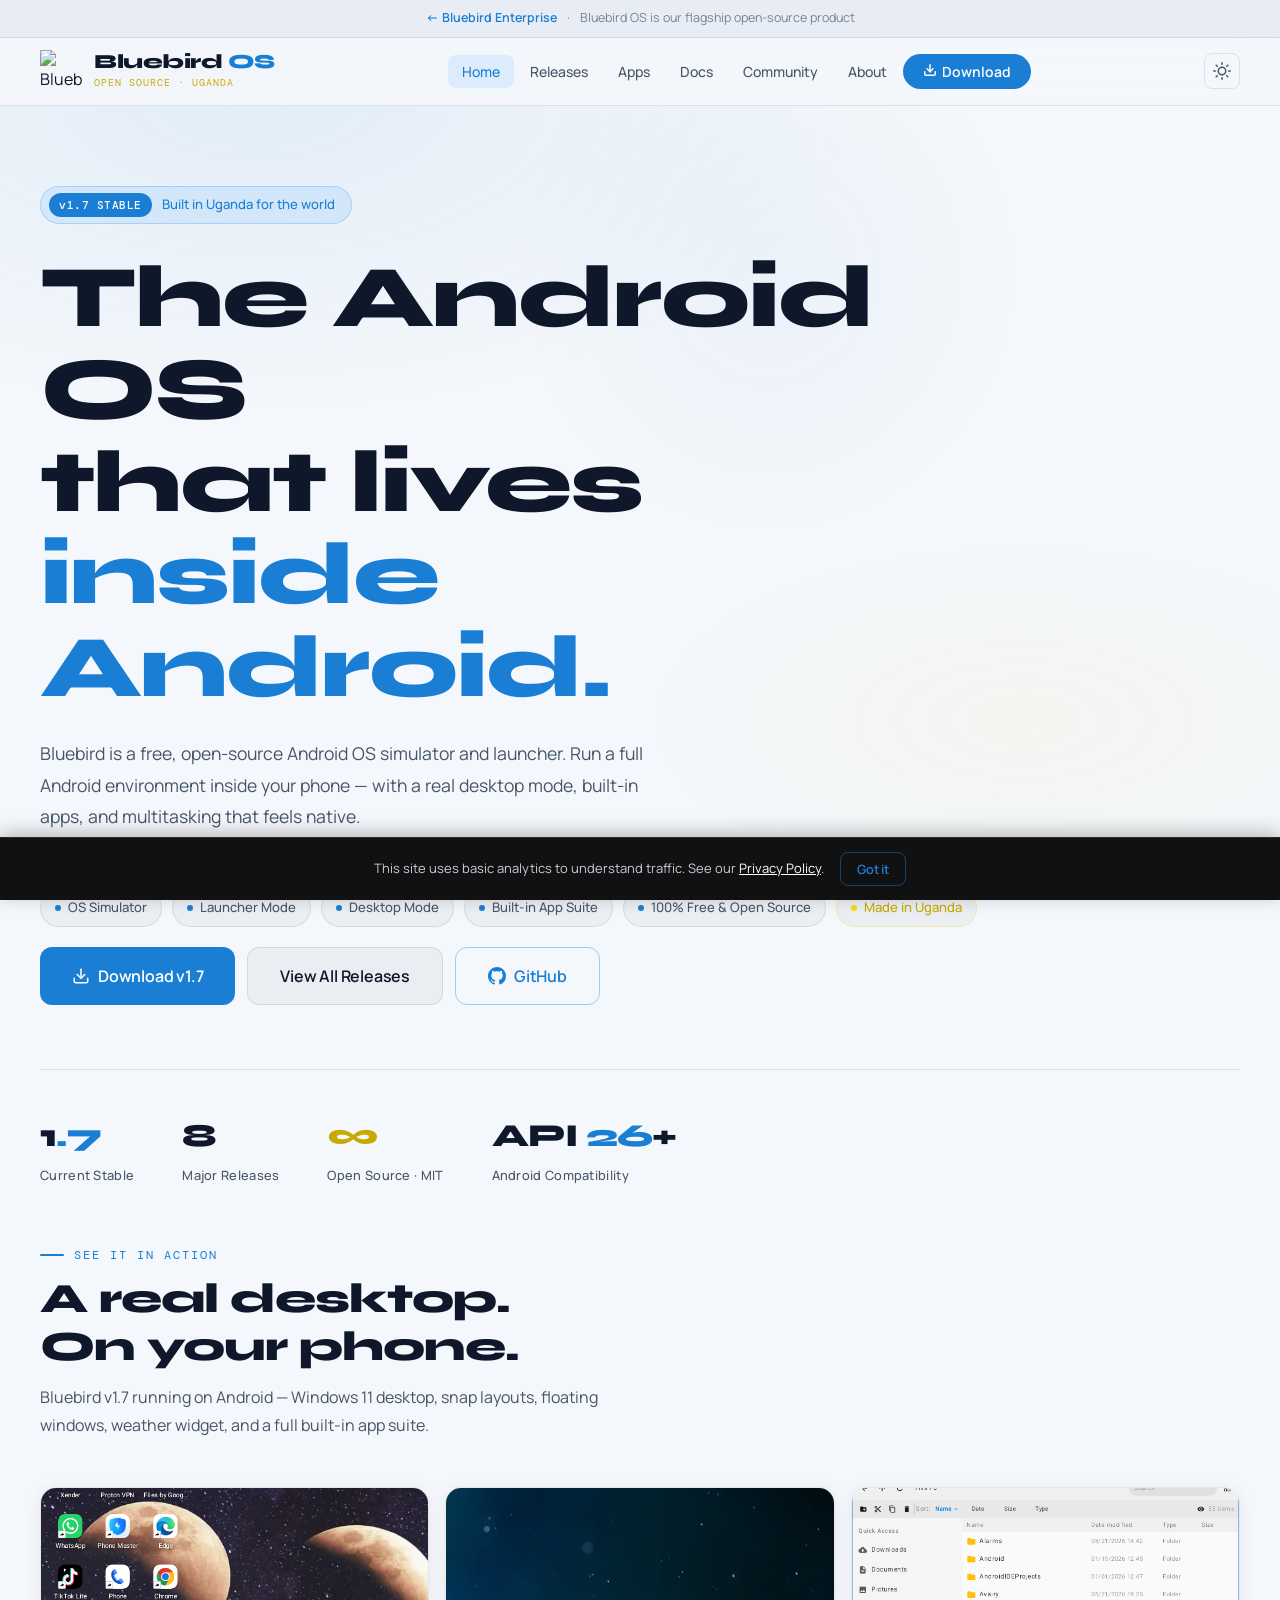
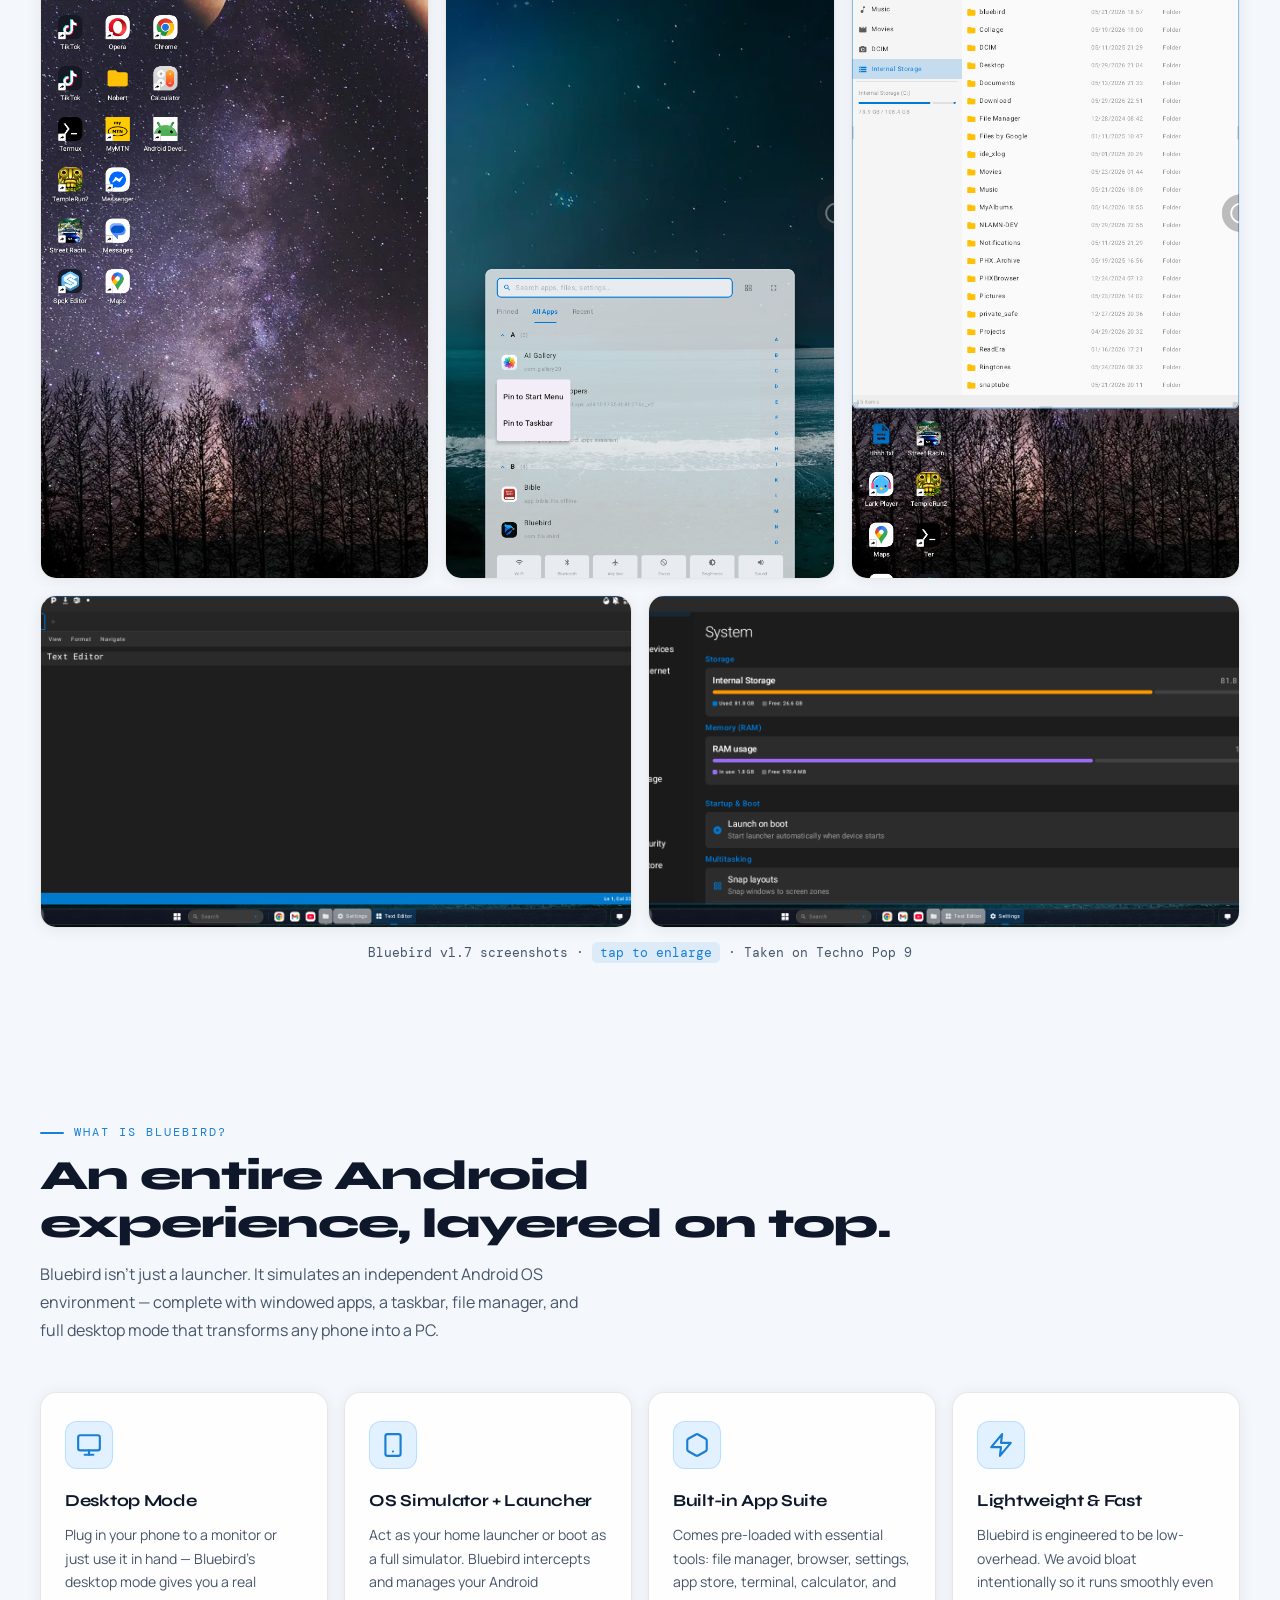
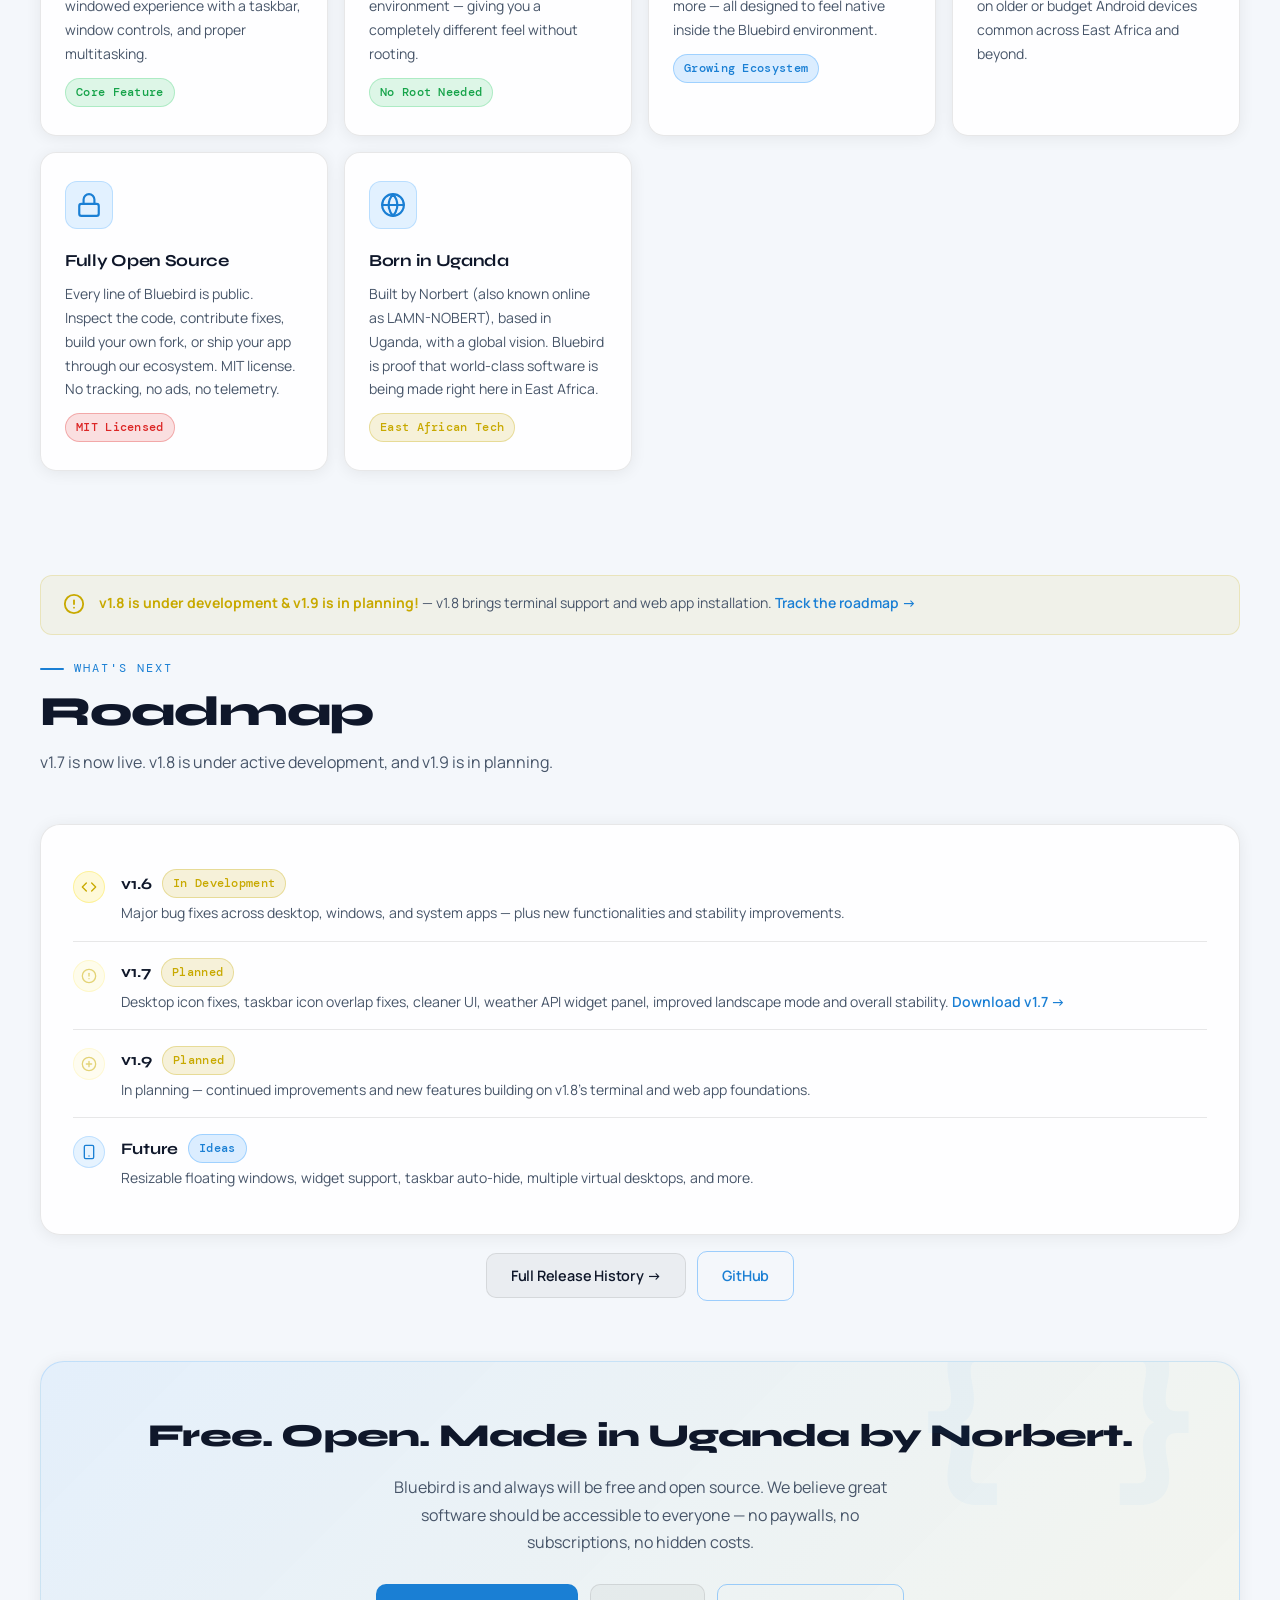
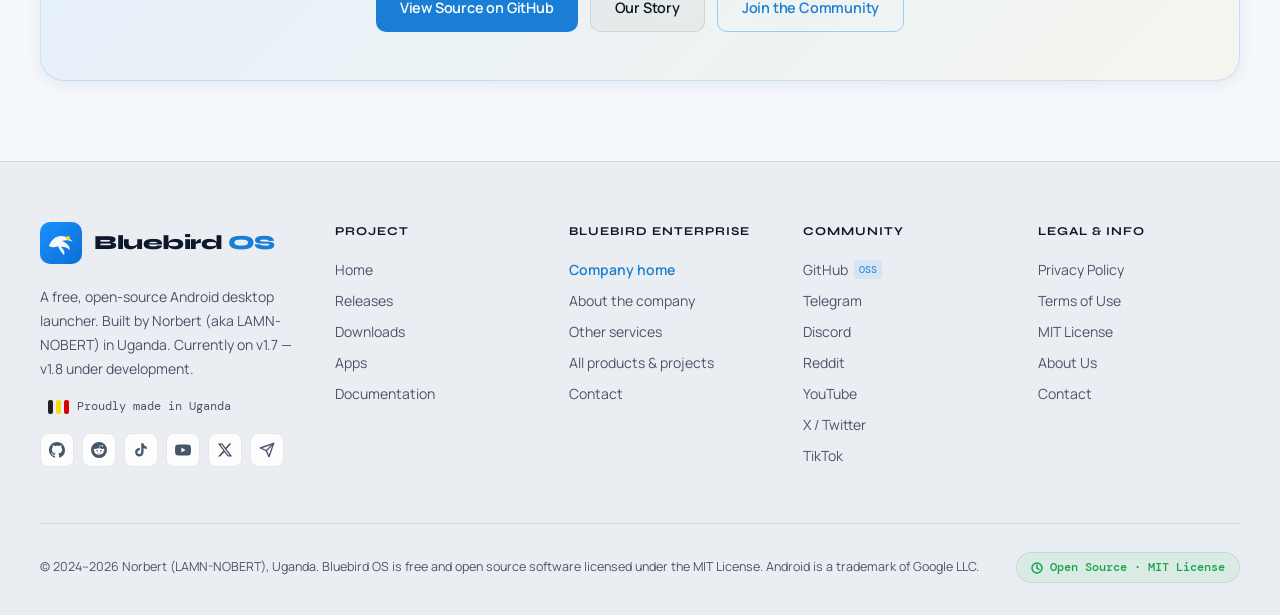
==== commit d864c0ee: "Add files via upload" ====
--- a/bluebird-os/index.html
+++ b/bluebird-os/index.html
@@ -3,7 +3,7 @@
 <head>
 <meta charset="UTF-8">
 <meta name="viewport" content="width=device-width, initial-scale=1.0">
-<title>Bluebird OS — Windows 11 Desktop Launcher for Android · v1.7 · Open Source from Uganda</title>
+<title>Bluebird OS — Android Desktop Experience · v1.8 · Bluebird Enterprise</title>
 <!-- Favicon -->
 <link rel="icon" type="image/svg+xml" href="assets/img/favicon.svg">
 <link rel="icon" type="image/png" sizes="32x32" href="assets/img/favicon-32.png">
@@ -11,14 +11,14 @@
 <link rel="canonical" href="https://bluebirduganda.dpdns.org/bluebird-os/index.html">
 
 <!-- SEO -->
-<meta name="description" content="Bluebird OS — free, open-source Android desktop launcher from Uganda. Run a full Windows 11-style desktop experience on any Android phone. No root needed. Built by Bluebird Enterprise.">
+<meta name="description" content="Bluebird OS — a free, open-source Android desktop experience from Bluebird Enterprise. Bring a Windows-inspired desktop workflow to Android without rooting your device.">
 <meta name="keywords" content="Bluebird OS, Android launcher, desktop mode, Android OS simulator, Uganda tech, open source Android, Windows 11 Android, Bluebird Enterprise">
 <meta name="author" content="Norbert (LAMN-NOBERT)">
 
 <!-- Open Graph -->
 <meta property="og:type" content="website">
-<meta property="og:title" content="Bluebird OS — Android Desktop Launcher · v1.7">
-<meta property="og:description" content="Run a full desktop OS experience on your Android phone. Free, open source, built in Uganda. No root needed.">
+<meta property="og:title" content="Bluebird OS — Android Desktop Experience · v1.8">
+<meta property="og:description" content="A free, open-source Android desktop experience built by Bluebird Enterprise in Uganda. No root required.">
 <meta property="og:image" content="https://bluebirduganda.dpdns.org/bluebird-os/assets/img/screenshots/desktop.png">
 <meta property="og:url" content="https://bluebirduganda.dpdns.org/bluebird-os/">
 <meta property="og:site_name" content="Bluebird OS — by Bluebird Enterprise">
@@ -26,7 +26,7 @@
 <!-- Twitter Card -->
 <meta name="twitter:card" content="summary_large_image">
 <meta name="twitter:site" content="@norbertlamn">
-<meta name="twitter:title" content="Bluebird OS — Android Desktop Launcher · v1.7">
+<meta name="twitter:title" content="Bluebird OS — Android Desktop Experience · v1.8">
 <meta name="twitter:description" content="Run a full desktop OS experience on your Android phone. Free, open source, built in Uganda.">
 <meta name="twitter:image" content="https://bluebirduganda.dpdns.org/bluebird-os/assets/img/screenshots/desktop.png">
 
@@ -42,7 +42,7 @@
   "applicationCategory": "UtilitiesApplication",
   "operatingSystem": "Android 8.0+",
   "description": "Free, open-source Android desktop launcher and OS simulator that gives any Android phone a real desktop mode — no root required.",
-  "softwareVersion": "1.7",
+  "softwareVersion": "1.8",
   "url": "https://bluebirduganda.dpdns.org/bluebird-os/index.html",
   "image": "https://bluebirduganda.dpdns.org/bluebird-os/assets/img/screenshots/desktop.png",
   "author": {
@@ -58,6 +58,7 @@
   "license": "https://opensource.org/licenses/MIT"
 }
 </script>
+<script defer src="https://analytics.digitalplat.org/static/analytics.js" data-property="dpa_kOw1KWCyxdm1ndBFeWG8Ztl09Nwl7xM"></script>
 </head>
 <body>
 
@@ -71,19 +72,7 @@
 <header class="nav" id="nav">
   <div class="nav-inner">
     <a class="logo" onclick="go('home')">
-      <div class="logo-mark">
-        <svg viewBox="0 0 42 42" fill="none" xmlns="http://www.w3.org/2000/svg">
-          <rect width="42" height="42" rx="10" fill="url(#lg1)"/>
-          <path d="M9 24C9 24 12 14 21 14C28 14 33 20 33 20C33 20 28 17 22 19C22 19 30 22 30 28C30 28 25 24 21 25C21 25 26 29 24 33C24 33 19 28 18 24C18 24 14 27 9 24Z" fill="white" opacity="0.95"/>
-          <circle cx="28" cy="16" r="2" fill="#FCDC04"/>
-          <defs>
-            <linearGradient id="lg1" x1="0" y1="0" x2="42" y2="42" gradientUnits="userSpaceOnUse">
-              <stop stop-color="#1a90ff"/>
-              <stop offset="1" stop-color="#0c6fd4"/>
-            </linearGradient>
-          </defs>
-        </svg>
-      </div>
+      <div class="logo-mark"><img src="assets/img/logo.png" alt="Bluebird OS logo" width="42" height="42"></div>
       <div>
         <div class="logo-name">Bluebird <span>OS</span></div>
         <div class="logo-tag">Open Source · Uganda</div>
@@ -192,21 +181,21 @@
       </div>
       <div class="ss-grid-3">
         <div class="ss-thumb" style="border-radius:16px;overflow:hidden;border:1px solid var(--border);background:var(--card);box-shadow:var(--shadow-card);aspect-ratio:9/16;" onclick="openLightbox('assets/img/screenshots/desktop.png','Desktop — Bluebird v1.7')">
-          <img src="assets/img/screenshots/desktop.png" alt="Bluebird Desktop" style="width:100%;height:100%;object-fit:cover;display:block;" loading="lazy">
+          <img src="assets/img/screenshots/desktop.png" alt="Bluebird Desktop" style="width:100%;height:100%;object-fit:cover;display:block;" loading="lazy" decoding="async">
         </div>
         <div class="ss-thumb" style="border-radius:16px;overflow:hidden;border:1px solid var(--border);background:var(--card);box-shadow:var(--shadow-card);aspect-ratio:9/16;" onclick="openLightbox('assets/img/screenshots/startmenu.png','Start Menu — Bluebird v1.7')">
-          <img src="assets/img/screenshots/startmenu.png" alt="Bluebird Start Menu" style="width:100%;height:100%;object-fit:cover;display:block;" loading="lazy">
+          <img src="assets/img/screenshots/startmenu.png" alt="Bluebird Start Menu" style="width:100%;height:100%;object-fit:cover;display:block;" loading="lazy" decoding="async">
         </div>
         <div class="ss-thumb" style="border-radius:16px;overflow:hidden;border:1px solid var(--border);background:var(--card);box-shadow:var(--shadow-card);aspect-ratio:9/16;" onclick="openLightbox('assets/img/screenshots/explorer.png','File Explorer — Bluebird v1.7')">
-          <img src="assets/img/screenshots/explorer.png" alt="Bluebird File Explorer" style="width:100%;height:100%;object-fit:cover;display:block;" loading="lazy">
+          <img src="assets/img/screenshots/explorer.png" alt="Bluebird File Explorer" style="width:100%;height:100%;object-fit:cover;display:block;" loading="lazy" decoding="async">
         </div>
       </div>
       <div class="ss-grid-2">
         <div class="ss-thumb" style="border-radius:16px;overflow:hidden;border:1px solid var(--border);background:var(--card);box-shadow:var(--shadow-card);aspect-ratio:16/9;" onclick="openLightbox('assets/img/screenshots/editor.png','Text Editor — Syntax Highlighting · Bluebird v1.7')">
-          <img src="assets/img/screenshots/editor.png" alt="Bluebird Text Editor" style="width:100%;height:100%;object-fit:cover;display:block;" loading="lazy">
+          <img src="assets/img/screenshots/editor.png" alt="Bluebird Text Editor" style="width:100%;height:100%;object-fit:cover;display:block;" loading="lazy" decoding="async">
         </div>
         <div class="ss-thumb" style="border-radius:16px;overflow:hidden;border:1px solid var(--border);background:var(--card);box-shadow:var(--shadow-card);aspect-ratio:16/9;" onclick="openLightbox('assets/img/screenshots/settings.png','Settings — 12 Categories · Bluebird v1.7')">
-          <img src="assets/img/screenshots/settings.png" alt="Bluebird Settings" style="width:100%;height:100%;object-fit:cover;display:block;" loading="lazy">
+          <img src="assets/img/screenshots/settings.png" alt="Bluebird Settings" style="width:100%;height:100%;object-fit:cover;display:block;" loading="lazy" decoding="async">
         </div>
       </div>
       <p style="text-align:center;color:var(--text-dim);font-size:0.8rem;margin-top:14px;font-family:var(--font-mono);">Bluebird v1.7 screenshots · <code>tap to enlarge</code> · Taken on Techno Pop 9</p>
@@ -1224,7 +1213,7 @@
           <div class="team-card" style="flex:0 0 220px;min-width:180px;">
             <div class="team-avatar" style="background:none;border:3px solid var(--border-light);overflow:hidden;padding:0;width:88px;height:88px;margin-bottom:16px;">
               <img src="../assets/img/team/norbert.jpg" alt="Norbert" style="width:100%;height:100%;object-fit:cover;border-radius:50%;display:block;"
-                onerror="this.style.display='none';this.nextElementSibling.style.display='flex';">
+                onerror="this.style.display='none';this.nextElementSibling.style.display='flex';" loading="lazy" decoding="async">
               <div style="display:none;width:100%;height:100%;align-items:center;justify-content:center;background:linear-gradient(135deg,var(--sky) 0%,#7c3aed 100%);border-radius:50%;font-size:2rem;font-weight:700;color:#fff;font-family:var(--font-head);">N</div>
             </div>
             <div class="team-name">Norbert</div>
@@ -1531,7 +1520,7 @@
 <!-- ═══════ LIGHTBOX ═══════ -->
 <div class="lightbox-overlay" id="lightbox" onclick="closeLightbox(event)">
   <button class="lightbox-close" onclick="document.getElementById('lightbox').classList.remove('open')" aria-label="Close">✕</button>
-  <img id="lightboxImg" src="" alt="">
+  <img id="lightboxImg" src="" alt="" loading="lazy" decoding="async">
   <div class="lightbox-caption" id="lightboxCaption"></div>
 </div>
 
--- a/bluebird-os/assets/css/styles.css
+++ b/bluebird-os/assets/css/styles.css
@@ -1396,3 +1396,24 @@
   color:var(--sky);
   font-weight:600;
 }
+
+/* Cookie / analytics notice */
+.cookie-notice{
+  position:fixed;left:0;right:0;bottom:0;z-index:200;
+  display:flex;flex-wrap:wrap;align-items:center;justify-content:center;gap:16px;
+  padding:14px 20px;
+  background:var(--ugandan-black);border-top:1px solid rgba(255,255,255,0.1);
+  box-shadow:0 -4px 18px rgba(0,0,0,0.25);
+}
+.cookie-notice p{
+  margin:0;color:#c7cedb;font-size:13px;max-width:60ch;text-align:center;
+}
+.cookie-notice a{color:#fff;text-decoration:underline;}
+.cookie-notice .btn{flex-shrink:0;}
+@media (max-width:600px){
+  .cookie-notice{padding:14px 16px;}
+  .cookie-notice p{font-size:12px;}
+}
+@media (prefers-reduced-motion:reduce){
+  *{transition:none !important;animation:none !important;}
+}
